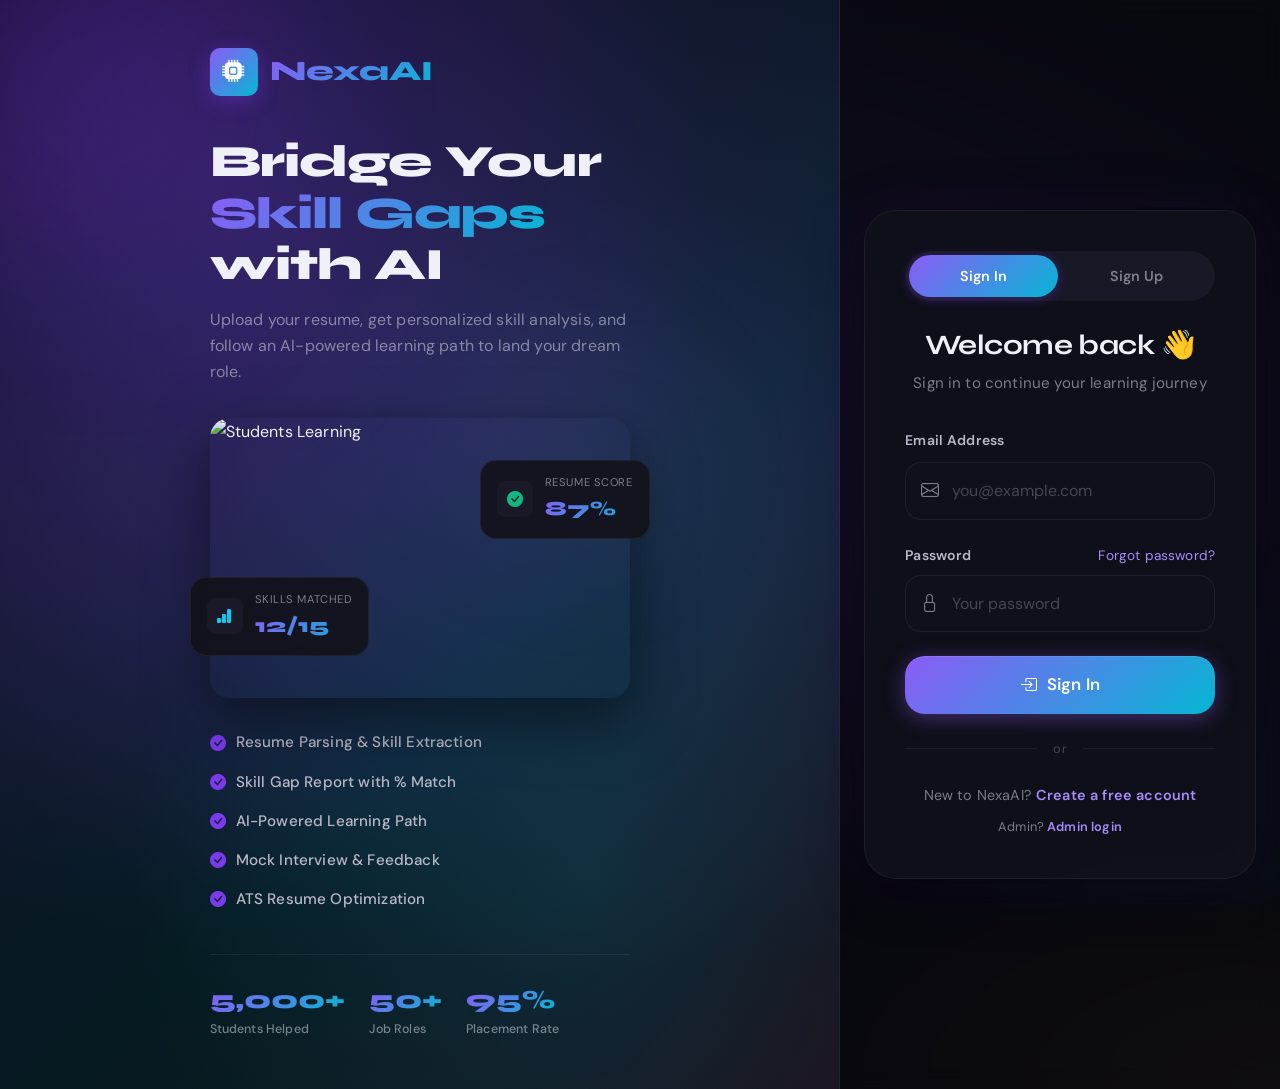
==== index.html @ 52b8c8e6 "Add Stripe payment gateway integration" ====
<!DOCTYPE html>
<html lang="en">
<head>
  <meta charset="UTF-8" />
  <meta name="viewport" content="width=device-width, initial-scale=1.0" />
  <title>NexaAI — AI-Driven Skill Gap Platform</title>

  <!-- Google Fonts -->
  <link rel="preconnect" href="https://fonts.googleapis.com" />
  <link rel="preconnect" href="https://fonts.gstatic.com" crossorigin />
  <link href="https://fonts.googleapis.com/css2?family=Syne:wght@400;600;700;800&family=DM+Sans:ital,opsz,wght@0,9..40,300;0,9..40,400;0,9..40,500;0,9..40,600;0,9..40,700;1,9..40,400&display=swap" rel="stylesheet" />

  <!-- Bootstrap Icons -->
  <link rel="stylesheet" href="https://cdn.jsdelivr.net/npm/bootstrap-icons@1.11.3/font/bootstrap-icons.min.css" />

  <!-- Bootstrap 5 Grid (utilities only) -->
  <link rel="stylesheet" href="https://cdn.jsdelivr.net/npm/bootstrap@5.3.3/dist/css/bootstrap.min.css" />

  <!-- Stripe.js -->
  <script src="https://js.stripe.com/v3/"></script>

  <!-- App Stylesheet -->
  <link rel="stylesheet" href="style.css" />
</head>
<body>

<!-- ══════════════════════════════════════════════════════════
     TOAST CONTAINER
     ══════════════════════════════════════════════════════════ -->
<div id="toast-container" aria-live="polite" aria-atomic="true"></div>

<!-- ══════════════════════════════════════════════════════════
     PAGE: AUTH — Split screen with hero + forms
     ══════════════════════════════════════════════════════════ -->
<div id="auth-page" class="page auth-page active">

  <!-- Animated blobs background -->
  <div class="auth-blobs">
    <div class="auth-blob b1"></div>
    <div class="auth-blob b2"></div>
    <div class="auth-blob b3"></div>
  </div>

  <div class="auth-split">

    <!-- ── LEFT: Hero Panel with Image ────────────────────────────────── -->
    <div class="auth-hero">
      <div class="auth-hero-inner">
        <div class="auth-hero-logo">
          <div class="auth-hero-icon"><i class="bi bi-cpu-fill"></i></div>
          <span class="auth-hero-brand">NexaAI</span>
        </div>
        <h1 class="auth-hero-title">Bridge Your<br/><span class="auth-hero-accent">Skill Gaps</span><br/>with AI</h1>
        <p class="auth-hero-desc">Upload your resume, get personalized skill analysis, and follow an AI-powered learning path to land your dream role.</p>
        
        <!-- Hero Image with Floating Cards -->
        <div class="auth-hero-image-wrap">
          <img src="https://images.unsplash.com/photo-1522202176988-66273c2fd55f?w=600&q=80" alt="Students Learning" class="auth-hero-img">
          <div class="floating-card floating-card-1">
            <div class="floating-card-icon"><i class="bi bi-check-circle-fill text-success"></i></div>
            <div class="floating-card-text">
              <span class="floating-card-label">Resume Score</span>
              <span class="floating-card-value">87%</span>
            </div>
          </div>
          <div class="floating-card floating-card-2">
            <div class="floating-card-icon"><i class="bi bi-bar-chart-fill text-info"></i></div>
            <div class="floating-card-text">
              <span class="floating-card-label">Skills Matched</span>
              <span class="floating-card-value">12/15</span>
            </div>
          </div>
        </div>

        <div class="auth-feature-list">
          <div class="auth-feature-row"><i class="bi bi-check-circle-fill"></i> Resume Parsing &amp; Skill Extraction</div>
          <div class="auth-feature-row"><i class="bi bi-check-circle-fill"></i> Skill Gap Report with % Match</div>
          <div class="auth-feature-row"><i class="bi bi-check-circle-fill"></i> AI-Powered Learning Path</div>
          <div class="auth-feature-row"><i class="bi bi-check-circle-fill"></i> Mock Interview &amp; Feedback</div>
          <div class="auth-feature-row"><i class="bi bi-check-circle-fill"></i> ATS Resume Optimization</div>
        </div>
        <div class="auth-hero-stats">
          <div class="auth-stat"><span class="auth-stat-num counter" data-target="5000">0</span><span class="auth-stat-label">Students Helped</span></div>
          <div class="auth-stat"><span class="auth-stat-num">50+</span><span class="auth-stat-label">Job Roles</span></div>
          <div class="auth-stat"><span class="auth-stat-num">95%</span><span class="auth-stat-label">Placement Rate</span></div>
        </div>
      </div>
    </div>

    <!-- ── RIGHT: Forms Panel ──────────────────────────────── -->
    <div class="auth-forms-panel">
      <div class="auth-card">

        <!-- Toggle pill: Sign In / Sign Up -->
        <div class="auth-pill-toggle">
          <button class="auth-pill-btn active" id="pill-login" onclick="switchAuthTab('login')">Sign In</button>
          <button class="auth-pill-btn" id="pill-signup" onclick="switchAuthTab('signup')">Sign Up</button>
        </div>

        <!-- ── FORM: Sign In ──────────────────────────── -->
        <div id="auth-tab-login" class="auth-tab-panel">
          <h2 class="auth-title">Welcome back <span class="auth-wave">👋</span></h2>
          <p class="auth-subtitle">Sign in to continue your learning journey</p>

          <div class="form-group">
            <label class="form-label" for="login-email">Email Address</label>
            <div class="input-icon-wrap">
              <i class="bi bi-envelope"></i>
              <input id="login-email" type="email" class="form-input" placeholder="you@example.com" autocomplete="email" />
            </div>
          </div>

          <div class="form-group">
            <div class="form-label-row">
              <label class="form-label" for="login-password">Password</label>
              <a href="#" class="forgot-password-link" onclick="switchAuthTab('forgot'); return false;">Forgot password?</a>
            </div>
            <div class="input-icon-wrap">
              <i class="bi bi-lock"></i>
              <input id="login-password" type="password" class="form-input" placeholder="Your password" autocomplete="current-password" />
            </div>
          </div>

          <button id="login-btn" class="btn btn-primary btn-block btn-lg" onclick="handleLogin()">
            <i class="bi bi-box-arrow-in-right"></i> Sign In
          </button>

          <div class="auth-divider"><span>or</span></div>
          <div class="auth-switch">New to NexaAI? <a href="#" onclick="switchAuthTab('signup'); return false;">Create a free account</a></div>
          <div class="auth-switch" style="margin-top:0.5rem; font-size:0.8rem;">
            Admin? <a href="#" onclick="switchAuthTab('admin'); return false;">Admin login</a>
          </div>
        </div>

        <!-- ── FORM: Forgot Password ──────────────────────────── -->
        <div id="auth-tab-forgot" class="auth-tab-panel hidden">
          <h2 class="auth-title">Reset Password <span class="auth-wave">🔐</span></h2>
          <p class="auth-subtitle">Enter your email to receive a reset code</p>

          <div id="forgot-step-1">
            <div class="form-group">
              <label class="form-label" for="forgot-email">Email Address</label>
              <div class="input-icon-wrap">
                <i class="bi bi-envelope"></i>
                <input id="forgot-email" type="email" class="form-input" placeholder="you@example.com" autocomplete="email" />
              </div>
            </div>

            <button id="forgot-btn" class="btn btn-primary btn-block btn-lg" onclick="handleForgotPassword()">
              <i class="bi bi-send"></i> Send Reset Code
            </button>
          </div>

          <div id="forgot-step-2" class="hidden">
            <div class="reset-code-display">
              <div class="reset-code-label">Your Reset Code</div>
              <div class="reset-code-value" id="display-reset-code">------</div>
              <div class="reset-code-hint">Copy this code and enter it below</div>
            </div>

            <div class="form-group">
              <label class="form-label" for="reset-code">Reset Code</label>
              <div class="input-icon-wrap">
                <i class="bi bi-key"></i>
                <input id="reset-code" type="text" class="form-input" placeholder="Enter 6-digit code" maxlength="6" />
              </div>
            </div>

            <div class="form-group">
              <label class="form-label" for="reset-new-password">New Password</label>
              <div class="input-icon-wrap">
                <i class="bi bi-lock"></i>
                <input id="reset-new-password" type="password" class="form-input" placeholder="Min 6 characters" />
              </div>
            </div>

            <div class="form-group">
              <label class="form-label" for="reset-confirm-password">Confirm New Password</label>
              <div class="input-icon-wrap">
                <i class="bi bi-shield-lock"></i>
                <input id="reset-confirm-password" type="password" class="form-input" placeholder="Repeat new password" />
              </div>
            </div>

            <button id="reset-btn" class="btn btn-primary btn-block btn-lg" onclick="handleResetPassword()">
              <i class="bi bi-check-circle"></i> Reset Password
            </button>
          </div>

          <div class="auth-divider"><span>or</span></div>
          <div class="auth-switch">Remember your password? <a href="#" onclick="switchAuthTab('login'); return false;">Sign in</a></div>
        </div>

        <!-- ── FORM: Sign Up ──────────────────────────── -->
        <div id="auth-tab-signup" class="auth-tab-panel hidden">
          <h2 class="auth-title">Get Started <span class="auth-wave">🚀</span></h2>
          <p class="auth-subtitle">Create your free account in seconds</p>

          <div class="form-group">
            <label class="form-label" for="reg-name">Full Name</label>
            <div class="input-icon-wrap">
              <i class="bi bi-person"></i>
              <input id="reg-name" type="text" class="form-input" placeholder="e.g. Aryan Mishra" autocomplete="name" />
            </div>
          </div>

          <div class="form-group">
            <label class="form-label" for="reg-email">Email Address</label>
            <div class="input-icon-wrap">
              <i class="bi bi-envelope"></i>
              <input id="reg-email" type="email" class="form-input" placeholder="you@example.com" autocomplete="email" />
            </div>
          </div>

          <div class="form-group">
            <label class="form-label" for="reg-password">Password</label>
            <div class="input-icon-wrap">
              <i class="bi bi-lock"></i>
              <input id="reg-password" type="password" class="form-input" placeholder="Min 6 characters" autocomplete="new-password" />
            </div>
          </div>

          <div class="form-group">
            <label class="form-label" for="reg-confirm">Confirm Password</label>
            <div class="input-icon-wrap">
              <i class="bi bi-shield-lock"></i>
              <input id="reg-confirm" type="password" class="form-input" placeholder="Repeat password" autocomplete="new-password" />
            </div>
          </div>

          <button id="register-btn" class="btn btn-primary btn-block btn-lg" onclick="handleRegister()">
            <i class="bi bi-rocket-takeoff"></i> Create Account
          </button>

          <div class="auth-divider"><span>or</span></div>
          <div class="auth-switch">Already have an account? <a href="#" onclick="switchAuthTab('login'); return false;">Sign in</a></div>
        </div>

        <!-- ── FORM: Admin ─────────────────────────────── -->
        <div id="auth-tab-admin" class="auth-tab-panel hidden">
          <div class="auth-admin-badge"><i class="bi bi-shield-fill"></i> Admin Portal</div>
          <h2 class="auth-title">Admin Login</h2>
          <p class="auth-subtitle">Access the analytics dashboard</p>

          <div class="form-group">
            <label class="form-label" for="admin-email">Admin Email</label>
            <div class="input-icon-wrap">
              <i class="bi bi-shield-check"></i>
              <input id="admin-email" type="email" class="form-input" placeholder="admin@nexaai.com" autocomplete="email" />
            </div>
          </div>

          <div class="form-group">
            <label class="form-label" for="admin-password">Admin Password</label>
            <div class="input-icon-wrap">
              <i class="bi bi-lock"></i>
              <input id="admin-password" type="password" class="form-input" placeholder="Your password" autocomplete="current-password" />
            </div>
          </div>

          <button id="admin-login-btn" class="btn btn-primary btn-block btn-lg" onclick="handleAdminLogin()">
            <i class="bi bi-shield-lock"></i> Admin Sign In
          </button>

          <div class="auth-switch" style="margin-top:1rem;">
            <a href="#" onclick="switchAuthTab('login'); return false;"><i class="bi bi-arrow-left"></i> Back to Student login</a>
          </div>
        </div>

      </div><!-- /auth-card -->
    </div><!-- /auth-forms-panel -->

  </div><!-- /auth-split -->
</div><!-- /auth-page -->


<!-- ══════════════════════════════════════════════════════════
     PAGE: APP
     ══════════════════════════════════════════════════════════ -->
<div id="app-page" class="page">
<div class="app-layout">

  <!-- ── SIDEBAR OVERLAY (mobile) ─────────────────────────── -->
  <div id="sidebar-overlay" class="sidebar-overlay" style="display:none;" onclick="closeSidebar()"></div>

  <!-- ══════════════════════════════════════════════════════
       SIDEBAR
       ══════════════════════════════════════════════════════ -->
  <aside class="sidebar" id="app-sidebar" role="navigation" aria-label="Main navigation">

    <div class="sidebar-header">
      <a href="#" class="sidebar-logo" onclick="showScreen('screen-dashboard'); return false;">
        <div class="sidebar-logo-icon"><i class="bi bi-cpu-fill"></i></div>
        <span class="sidebar-logo-text">NexaAI</span>
      </a>
      <button class="sidebar-close-btn" onclick="closeSidebar()" aria-label="Close sidebar">
        <i class="bi bi-x-lg"></i>
      </button>
    </div>

    <nav class="sidebar-nav">

      <div class="nav-section-label">Main</div>

      <div class="nav-item active" data-screen="screen-dashboard" onclick="navToScreen('screen-dashboard')" role="button" tabindex="0">
        <i class="bi bi-grid-1x2-fill"></i>
        <span>Dashboard</span>
      </div>

      <div class="nav-item" data-screen="screen-upload" onclick="navToScreen('screen-upload')" role="button" tabindex="0">
        <i class="bi bi-cloud-upload-fill"></i>
        <span>Upload Resume</span>
      </div>

      <div class="nav-section-label">Analysis</div>

      <div class="nav-item" data-screen="screen-skills" onclick="navToScreen('screen-skills')" role="button" tabindex="0">
        <i class="bi bi-bar-chart-fill"></i>
        <span>Skill Report</span>
      </div>

      <div class="nav-item" data-screen="screen-diagnostic" onclick="navToScreen('screen-diagnostic')" role="button" tabindex="0">
        <i class="bi bi-journal-check"></i>
        <span>Diagnostic Test</span>
      </div>

      <div class="nav-section-label">Growth</div>

      <div class="nav-item" data-screen="screen-learning" onclick="navToScreen('screen-learning')" role="button" tabindex="0">
        <i class="bi bi-map-fill"></i>
        <span>Learning Path</span>
      </div>

      <div class="nav-item" data-screen="screen-interview" onclick="navToScreen('screen-interview')" role="button" tabindex="0">
        <i class="bi bi-person-video3"></i>
        <span>Mock Interview</span>
      </div>

      <div class="nav-item" data-screen="screen-ats" onclick="navToScreen('screen-ats')" role="button" tabindex="0">
        <i class="bi bi-file-earmark-check-fill"></i>
        <span>ATS Suggestions</span>
      </div>

      <div class="nav-section-label">Upgrade</div>

      <div class="nav-item" data-screen="screen-pricing" onclick="navToScreen('screen-pricing')" role="button" tabindex="0">
        <i class="bi bi-credit-card-fill"></i>
        <span>Pricing Plans</span>
      </div>

      <div class="nav-section-label admin-only hidden">Admin</div>

      <div class="nav-item admin-only hidden" data-screen="screen-admin" onclick="navToScreen('screen-admin')" role="button" tabindex="0" id="nav-admin-item">
        <i class="bi bi-bar-chart-line-fill"></i>
        <span>Analytics</span>
      </div>

    </nav>

    <div class="sidebar-footer">
      <div class="sidebar-user">
        <div class="user-avatar" id="user-avatar-initials">U</div>
        <div>
          <div class="user-info-name" id="sidebar-user-name">User</div>
          <div class="user-info-role" id="sidebar-user-role">Student</div>
        </div>
      </div>
      <div class="nav-item" data-screen="screen-profile" onclick="navToScreen('screen-profile')" role="button" tabindex="0" style="margin-bottom:0.5rem;">
        <i class="bi bi-person-circle"></i>
        <span>Profile</span>
      </div>
      <button class="btn btn-secondary btn-block btn-sm" onclick="logout()">
        <i class="bi bi-box-arrow-right"></i> Sign Out
      </button>
    </div>

  </aside><!-- /sidebar -->


  <!-- ══════════════════════════════════════════════════════
       MAIN CONTENT
       ══════════════════════════════════════════════════════ -->
  <main class="main-content" id="main-content">

    <!-- Header -->
    <header class="main-header">
      <button class="menu-toggle" onclick="toggleSidebar()" aria-label="Toggle sidebar">
        <i class="bi bi-list"></i>
      </button>
      <div class="header-title" id="header-title">Dashboard</div>
      <div class="header-actions">
        <span class="header-badge" id="user-display-name">User</span>
      </div>
    </header>

    <!-- Content Area -->
    <div class="content-area">

      <!-- ════════════════════════════════════════════════════
           SCREEN 1 — DASHBOARD
           ════════════════════════════════════════════════════ -->
      <section id="screen-dashboard" class="screen active">

        <!-- Welcome Banner -->
        <div class="welcome-banner animate-fade">
          <h1>Welcome back, <span id="user-display-name-banner">there</span>! 👋</h1>
          <p>Your AI-powered career development platform. Analyze skills, bridge gaps, and land your dream role.</p>
        </div>

        <!-- Stat Cards -->
        <div class="stats-grid">
          <div class="stat-card">
            <div class="stat-icon stat-icon-purple"><i class="bi bi-file-earmark-person-fill"></i></div>
            <div class="stat-label">Resumes Analyzed</div>
            <div class="stat-value" id="stat-resumes">0</div>
            <div class="stat-change up"><i class="bi bi-arrow-up-short"></i> All time</div>
          </div>
          <div class="stat-card">
            <div class="stat-icon stat-icon-cyan"><i class="bi bi-bullseye"></i></div>
            <div class="stat-label">Best Match Score</div>
            <div class="stat-value" id="stat-match">0%</div>
            <div class="stat-change up"><i class="bi bi-arrow-up-short"></i> Latest result</div>
          </div>
          <div class="stat-card">
            <div class="stat-icon stat-icon-amber"><i class="bi bi-tools"></i></div>
            <div class="stat-label">Skills Tracked</div>
            <div class="stat-value" id="stat-skills">0</div>
            <div class="stat-change up"><i class="bi bi-arrow-up-short"></i> Identified</div>
          </div>
          <div class="stat-card">
            <div class="stat-icon stat-icon-green"><i class="bi bi-person-check-fill"></i></div>
            <div class="stat-label">Interviews Done</div>
            <div class="stat-value" id="stat-interviews">0</div>
            <div class="stat-change up"><i class="bi bi-arrow-up-short"></i> Practice sessions</div>
          </div>
        </div>

        <!-- Quick Analyze -->
        <div class="quick-analyze-card">
          <div class="section-header">
            <div class="section-title"><i class="bi bi-lightning-charge-fill"></i> Quick Skill Analysis</div>
          </div>
          <p class="text-muted fs-sm mb-4">Select a target role and instantly see how your skills match up against industry requirements.</p>
          <div class="flex items-center gap-3 flex-wrap">
            <select id="target-role" class="role-select" aria-label="Select target role">
              <option value="">— Select Target Role —</option>
              <option value="ai">AI Engineer</option>
              <option value="data_analyst">Data Analyst</option>
              <option value="web_developer">Web Developer</option>
              <option value="ml_engineer">ML Engineer</option>
              <option value="devops">DevOps Engineer</option>
            </select>
            <button id="analyze-btn" class="btn btn-primary" onclick="quickAnalyze()">
              <i class="bi bi-search"></i> Analyze Skills
            </button>
            <button class="btn btn-secondary" onclick="navToScreen('screen-upload')">
              <i class="bi bi-cloud-upload"></i> Upload Resume
            </button>
          </div>
        </div>

        <!-- Recent Activity -->
        <div class="section-header mt-4">
          <div class="section-title"><i class="bi bi-clock-history"></i> Recent Activity</div>
        </div>
        <div class="activity-list" id="activity-list">
          <div class="activity-item">
            <div class="activity-icon stat-icon-purple"><i class="bi bi-cpu-fill"></i></div>
            <div class="activity-text">
              <strong>NexaAI platform ready</strong> — Upload your resume to get started
            </div>
            <span class="activity-time">Just now</span>
          </div>
          <div class="activity-item">
            <div class="activity-icon stat-icon-cyan"><i class="bi bi-info-circle"></i></div>
            <div class="activity-text">
              Supports AI Engineer, Data Analyst, Web Developer, ML Engineer, DevOps roles
            </div>
            <span class="activity-time">Today</span>
          </div>
          <div class="activity-item">
            <div class="activity-icon stat-icon-green"><i class="bi bi-lightbulb-fill"></i></div>
            <div class="activity-text">
              Get personalized learning paths, mock interviews &amp; ATS optimization tips
            </div>
            <span class="activity-time">Today</span>
          </div>
        </div>

      </section><!-- /screen-dashboard -->


      <!-- ════════════════════════════════════════════════════
           SCREEN 2 — UPLOAD RESUME
           ════════════════════════════════════════════════════ -->
      <section id="screen-upload" class="screen">

        <div class="section-header">
          <div class="section-title"><i class="bi bi-cloud-upload-fill"></i> Upload Your Resume</div>
        </div>
        <p class="text-muted fs-sm mb-4">Upload your resume (PDF, DOCX, or TXT) and our AI will extract your skills automatically.</p>

        <!-- Drop Zone -->
        <div id="upload-zone" class="upload-zone"
             ondragover="handleDragOver(event)"
             ondragleave="handleDragLeave(event)"
             ondrop="handleDrop(event)"
             onclick="document.getElementById('file-input').click()">
          <input type="file" id="file-input" accept=".pdf,.docx,.txt" />
          <div class="upload-icon"><i class="bi bi-file-earmark-arrow-up-fill"></i></div>
          <div class="upload-title">Drag &amp; drop your resume here</div>
          <div class="upload-subtitle">or click to browse files</div>
          <div class="upload-types">
            <span class="upload-type-badge"><i class="bi bi-filetype-pdf"></i> PDF</span>
            <span class="upload-type-badge"><i class="bi bi-filetype-docx"></i> DOCX</span>
            <span class="upload-type-badge"><i class="bi bi-filetype-txt"></i> TXT</span>
            <span class="upload-type-badge"><i class="bi bi-hdd-fill"></i> Max 10MB</span>
          </div>
        </div>

        <!-- Selected File Info -->
        <div id="selected-file-info" class="selected-file-info hidden">
          <i class="bi bi-file-earmark-check-fill text-success"></i>
          <span class="selected-file-name" id="selected-file-name">resume.pdf</span>
          <span class="text-muted fs-xs" id="selected-file-size"></span>
        </div>

        <!-- Progress -->
        <div id="upload-progress-wrap" class="hidden" style="margin-bottom:1rem;">
          <div class="progress-wrap">
            <div class="progress-bar" id="upload-progress" style="width:0%"></div>
          </div>
          <div class="progress-label"><span id="upload-progress-pct">0%</span></div>
        </div>

        <button id="upload-btn" class="btn btn-primary btn-lg" onclick="startUpload()" disabled>
          <i class="bi bi-cloud-upload-fill"></i> Upload &amp; Analyze
        </button>

        <!-- Results -->
        <div id="upload-results" class="upload-results hidden" style="margin-top:1.5rem;">
          <div class="results-title">
            <i class="bi bi-check-circle-fill"></i>
            Resume Parsed — <span id="parsed-skill-count">0</span> skills detected
          </div>

          <div style="display:flex; gap:2rem; margin-bottom:1rem; flex-wrap:wrap;">
            <div>
              <span class="text-muted fs-xs">Detected Name</span>
              <div class="fw-600" id="parsed-name">—</div>
            </div>
            <div>
              <span class="text-muted fs-xs">Email</span>
              <div class="fw-600" id="parsed-email">—</div>
            </div>
          </div>

          <div class="skills-section-title">
            <i class="bi bi-check-circle text-success"></i> Extracted Skills
          </div>
          <div class="chip-container" id="parsed-skills" style="margin-bottom:1.5rem;"></div>

          <div class="flex gap-3 flex-wrap">
            <button class="btn btn-primary" onclick="navToScreen('screen-skills')">
              <i class="bi bi-bar-chart-fill"></i> View Skill Report
            </button>
            <button class="btn btn-secondary" onclick="quickAnalyze()">
              <i class="bi bi-lightning-charge"></i> Analyze Skills
            </button>
          </div>
        </div>

      </section><!-- /screen-upload -->


      <!-- ════════════════════════════════════════════════════
           SCREEN 3 — SKILL REPORT
           ════════════════════════════════════════════════════ -->
      <section id="screen-skills" class="screen">

        <div class="section-header">
          <div class="section-title"><i class="bi bi-bar-chart-fill"></i> Skill Gap Report</div>
          <button class="btn btn-secondary btn-sm" onclick="navToScreen('screen-upload')">
            <i class="bi bi-cloud-upload"></i> New Resume
          </button>
        </div>

        <!-- Role + Score Header -->
        <div class="skills-header animate-fade">

          <!-- Circular Ring -->
          <div class="ring-container">
            <svg class="ring-svg" width="120" height="120" viewBox="0 0 120 120">
              <defs>
                <linearGradient id="ringGradient" x1="0%" y1="0%" x2="100%" y2="100%">
                  <stop offset="0%"   stop-color="#7c3aed"/>
                  <stop offset="100%" stop-color="#06b6d4"/>
                </linearGradient>
              </defs>
              <circle class="ring-bg"   cx="60" cy="60" r="54" />
              <circle class="ring-fill" id="circle-fill" cx="60" cy="60" r="54" />
              <text class="ring-label" x="60" y="56" style="transform:rotate(90deg); transform-origin:center;">
                <tspan class="ring-value-text" id="ring-value" x="60" dy="0" text-anchor="middle" dominant-baseline="middle" style="font-size:1.2rem;font-family:Syne,sans-serif;font-weight:800;fill:#e8e8f0;">0%</tspan>
              </text>
              <text x="60" y="72" text-anchor="middle" style="font-size:0.6rem;fill:rgba(232,232,240,0.5);font-family:DM Sans,sans-serif;">Match</text>
            </svg>
            <span class="badge badge-purple" id="match-pct">0%</span>
          </div>

          <div class="ring-info">
            <div class="role-badge-large">
              <i class="bi bi-briefcase-fill"></i>
              <span id="role-label">AI Engineer</span>
            </div>
            <div class="readiness-label">Readiness Level</div>
            <div class="readiness-value gradient-text" id="readiness-value">—</div>
            <p class="recommendation-text" id="recommendation-text">Analyze your skills to get a personalized recommendation.</p>
          </div>
        </div>

        <!-- Category Progress Bars -->
        <div class="category-bars">

          <div class="cat-bar-row">
            <div class="cat-bar-header">
              <span class="cat-bar-label"><i class="bi bi-code-slash"></i> Technical Skills</span>
              <span class="cat-bar-pct" id="pct-technical">0%</span>
            </div>
            <div class="cat-bar-track">
              <div class="cat-bar-fill bar-green" id="bar-technical" style="width:0%"></div>
            </div>
          </div>

          <div class="cat-bar-row">
            <div class="cat-bar-header">
              <span class="cat-bar-label"><i class="bi bi-tools"></i> Tools &amp; Platforms</span>
              <span class="cat-bar-pct" id="pct-tools">0%</span>
            </div>
            <div class="cat-bar-track">
              <div class="cat-bar-fill bar-amber" id="bar-tools" style="width:0%"></div>
            </div>
          </div>

          <div class="cat-bar-row">
            <div class="cat-bar-header">
              <span class="cat-bar-label"><i class="bi bi-people-fill"></i> Soft Skills</span>
              <span class="cat-bar-pct" id="pct-soft">0%</span>
            </div>
            <div class="cat-bar-track">
              <div class="cat-bar-fill bar-purple" id="bar-soft" style="width:0%"></div>
            </div>
          </div>

        </div>

        <!-- Skill Chips Grid -->
        <div class="row g-3 mb-3">

          <div class="col-12 col-md-4">
            <div class="skills-section">
              <div class="skills-section-title">
                <i class="bi bi-check-circle-fill text-success"></i>
                Skills You Have
                <span class="skills-count-badge" id="count-have">0</span>
              </div>
              <div class="chip-container" id="skills-have">
                <span class="text-muted fs-sm" style="font-style:italic">Analyze your skills to see results</span>
              </div>
            </div>
          </div>

          <div class="col-12 col-md-4">
            <div class="skills-section">
              <div class="skills-section-title">
                <i class="bi bi-x-circle-fill text-danger"></i>
                Missing Skills
                <span class="skills-count-badge" id="count-missing">0</span>
              </div>
              <div class="chip-container" id="skills-missing">
                <span class="text-muted fs-sm" style="font-style:italic">No data yet</span>
              </div>
            </div>
          </div>

          <div class="col-12 col-md-4">
            <div class="skills-section">
              <div class="skills-section-title">
                <i class="bi bi-star-fill text-warning"></i>
                Priority to Learn
                <span class="skills-count-badge" id="count-priority">0</span>
              </div>
              <div class="chip-container" id="skills-priority">
                <span class="text-muted fs-sm" style="font-style:italic">No data yet</span>
              </div>
            </div>
          </div>

        </div>

        <!-- Action Buttons -->
        <div class="flex gap-3 flex-wrap">
          <button id="start-diagnostic-btn" class="btn btn-primary" onclick="startDiagnosticTest()">
            <i class="bi bi-journal-check"></i> Start Diagnostic Test
          </button>
          <button class="btn btn-secondary" onclick="navToScreen('screen-learning')">
            <i class="bi bi-map-fill"></i> View Learning Path
          </button>
          <button class="btn btn-outline" onclick="navToScreen('screen-ats')">
            <i class="bi bi-file-earmark-check"></i> ATS Suggestions
          </button>
        </div>

      </section><!-- /screen-skills -->


      <!-- ════════════════════════════════════════════════════
           SCREEN 4 — DIAGNOSTIC TEST
           ════════════════════════════════════════════════════ -->
      <section id="screen-diagnostic" class="screen">

        <div class="diagnostic-header">
          <div>
            <div class="section-title">
              <i class="bi bi-journal-check"></i>
              Diagnostic Test — <span id="diagnostic-skill-name">—</span>
            </div>
            <p class="text-muted fs-sm mt-2">Test your knowledge and identify specific gaps to address</p>
          </div>
          <div class="diagnostic-progress">
            <span class="text-muted fs-sm" id="diag-progress-text">0/0</span>
            <div class="diag-progress-bar-wrap progress-wrap">
              <div class="progress-bar" id="diag-progress-bar" style="width:0%"></div>
            </div>
          </div>
        </div>

        <!-- Question Card -->
        <div id="diag-question-card" class="question-card animate-fade">
          <div class="question-num" id="diag-question-num">Question 1 of 4</div>
          <div class="question-text" id="diag-question-text">Loading question...</div>
          <div class="options-grid" id="diag-options">
            <!-- Options rendered by JS -->
          </div>
          <div id="diag-explanation" class="explanation-box hidden"></div>
        </div>

        <!-- Navigation -->
        <div class="flex gap-3 items-center" style="margin-top:1rem;">
          <button id="diag-next-btn" class="btn btn-primary" onclick="nextDiagnosticQuestion()" disabled>
            Next Question <i class="bi bi-arrow-right"></i>
          </button>
          <button class="btn btn-secondary" onclick="navToScreen('screen-skills')">
            <i class="bi bi-arrow-left"></i> Back to Report
          </button>
        </div>

        <!-- Result Card -->
        <div id="diag-result" class="diagnostic-result-card hidden" style="margin-top:1.5rem;">
          <div style="font-size:3rem; margin-bottom:1rem;">🎯</div>
          <h2 class="gradient-text" style="margin-bottom:0.5rem;">Test Complete!</h2>
          <div style="font-size:2.5rem; font-family:Syne,sans-serif; font-weight:800; margin-bottom:0.25rem;" id="result-score">0/4</div>
          <div style="font-size:1.25rem; color:var(--muted); margin-bottom:1rem;" id="result-pct">0%</div>
          <p class="mb-4" id="result-message">—</p>
          <div class="flex gap-3 justify-center flex-wrap">
            <button class="btn btn-primary" onclick="navToScreen('screen-learning')">
              <i class="bi bi-map-fill"></i> View Learning Path
            </button>
            <button class="btn btn-secondary" onclick="startDiagnosticTest()">
              <i class="bi bi-arrow-repeat"></i> Retry
            </button>
          </div>
        </div>

      </section><!-- /screen-diagnostic -->


      <!-- ════════════════════════════════════════════════════
           SCREEN 5 — LEARNING PATH
           ════════════════════════════════════════════════════ -->
      <section id="screen-learning" class="screen">

        <div class="section-header">
          <div>
            <div class="section-title"><i class="bi bi-map-fill"></i> Personalized Learning Path</div>
            <p class="text-muted fs-sm mt-2" id="learning-path-title">Your step-by-step roadmap to becoming job-ready</p>
          </div>
          <button class="btn btn-secondary btn-sm" onclick="loadLearningPath()">
            <i class="bi bi-arrow-repeat"></i> Refresh
          </button>
        </div>

        <!-- Roadmap -->
        <div class="roadmap-container" id="roadmap-container">
          <div class="loading-overlay">
            <div class="spinner spinner-lg"></div>
            <p class="loading-text">Building your personalized roadmap...</p>
          </div>
        </div>

        <div class="flex gap-3 flex-wrap" style="margin-top:1.5rem;">
          <button class="btn btn-primary" onclick="navToScreen('screen-interview')">
            <i class="bi bi-person-video3"></i> Practice Interview
          </button>
          <button class="btn btn-secondary" onclick="navToScreen('screen-diagnostic')">
            <i class="bi bi-journal-check"></i> Take Diagnostic Test
          </button>
        </div>

      </section><!-- /screen-learning -->


      <!-- ════════════════════════════════════════════════════
           SCREEN 6 — MOCK INTERVIEW
           ════════════════════════════════════════════════════ -->
      <section id="screen-interview" class="screen">

        <div class="section-header">
          <div class="section-title"><i class="bi bi-person-video3"></i> AI Mock Interview</div>
          <div class="flex items-center gap-3">
            <select id="interview-role-select" class="role-select" style="min-width:180px;" aria-label="Select role for interview">
              <option value="ai">AI Engineer</option>
              <option value="data_analyst">Data Analyst</option>
              <option value="web_developer">Web Developer</option>
              <option value="ml_engineer">ML Engineer</option>
              <option value="devops">DevOps Engineer</option>
            </select>
            <button class="btn btn-secondary btn-sm" onclick="loadInterviewQuestions(document.getElementById('interview-role-select').value)">
              <i class="bi bi-arrow-repeat"></i> New Set
            </button>
          </div>
        </div>

        <div class="interview-layout">

          <!-- Main Interview Area -->
          <div class="interview-main">

            <!-- Question Card -->
            <div class="question-card-interview animate-fade" id="interview-question-card">
              <div class="q-num-badge" id="q-num">
                <i class="bi bi-question-circle"></i> Question 1 of 5
              </div>
              <p class="q-text" id="q-text">Loading interview question...</p>
            </div>

            <!-- Answer Area -->
            <div class="answer-section">
              <div class="answer-section-title">
                <i class="bi bi-pencil-square"></i> Your Answer
              </div>
              <textarea
                id="answer-box"
                class="answer-textarea"
                placeholder="Type your answer here. Be specific — use examples, explain concepts, and mention relevant technologies you've worked with..."
                rows="6"
              ></textarea>
              <div class="answer-actions">
                <button id="submit-answer-btn" class="btn btn-primary" onclick="submitAnswer()">
                  <i class="bi bi-send-fill"></i> Submit Answer
                </button>
                <button id="mic-btn" class="mic-btn" onclick="toggleMic()" title="Voice input">
                  <i class="bi bi-mic"></i>
                </button>
                <button class="btn btn-secondary btn-sm" onclick="nextQuestion()" id="next-question-btn">
                  Next Question <i class="bi bi-arrow-right"></i>
                </button>
                <span class="text-muted fs-xs" id="q-word-count"></span>
              </div>
            </div>

            <!-- Feedback Card -->
            <div id="feedback-card" class="feedback-card hidden">
              <div class="feedback-header">
                <div class="feedback-score">
                  <div class="score-circle good" id="fb-score-circle">7.5</div>
                  <div>
                    <div class="feedback-rating" id="fb-rating">Good</div>
                    <div class="text-muted fs-xs">AI Score</div>
                  </div>
                </div>
                <span class="badge badge-cyan">AI Feedback</span>
              </div>

              <div class="feedback-general" id="fb-general">Feedback will appear here after you submit your answer.</div>

              <div class="row g-3">
                <div class="col-12 col-md-6">
                  <div class="feedback-section-title green">✅ Strengths</div>
                  <ul class="feedback-list strengths" id="fb-strengths"></ul>
                </div>
                <div class="col-12 col-md-6">
                  <div class="feedback-section-title amber">💡 Improvements</div>
                  <ul class="feedback-list improvements" id="fb-improvements"></ul>
                </div>
              </div>

              <div style="margin-top:0.875rem;">
                <div class="feedback-section-title" style="color:var(--accent-light);">🔑 Keywords Used</div>
                <div class="chip-container" id="fb-keywords"></div>
              </div>
            </div>

          </div><!-- /interview-main -->

          <!-- Sidebar Widgets -->
          <div class="interview-sidebar">

            <!-- Progress Widget -->
            <div class="sidebar-widget">
              <div class="widget-title"><i class="bi bi-activity"></i> Session Progress</div>
              <div class="q-progress-bar-wrap">
                <div class="q-progress-bar" id="q-progress-bar"></div>
              </div>
              <div class="text-muted fs-xs mt-2" id="q-done-label">0/0 answered</div>
              <div class="answer-dots" id="answer-history">
                <!-- Dots rendered by JS -->
              </div>
            </div>

            <!-- Interview Tips Widget -->
            <div class="sidebar-widget">
              <div class="widget-title"><i class="bi bi-lightbulb-fill"></i> Interview Tips</div>
              <div class="tips-list">
                <div class="tip-item">
                  <i class="bi bi-dot"></i>
                  Use the <strong>STAR method</strong>: Situation, Task, Action, Result
                </div>
                <div class="tip-item">
                  <i class="bi bi-dot"></i>
                  Give <strong>concrete examples</strong> from real projects
                </div>
                <div class="tip-item">
                  <i class="bi bi-dot"></i>
                  <strong>Quantify</strong> achievements wherever possible
                </div>
                <div class="tip-item">
                  <i class="bi bi-dot"></i>
                  Aim for <strong>100–200 words</strong> per answer
                </div>
                <div class="tip-item">
                  <i class="bi bi-dot"></i>
                  Use <strong>technical terms</strong> relevant to the role
                </div>
              </div>
            </div>

            <!-- Keyboard shortcut hint -->
            <div class="sidebar-widget">
              <div class="widget-title"><i class="bi bi-keyboard"></i> Shortcuts</div>
              <div class="tips-list">
                <div class="tip-item"><i class="bi bi-dot"></i>Click mic for <strong>voice input</strong></div>
                <div class="tip-item"><i class="bi bi-dot"></i>Submit then click <strong>Next Question</strong></div>
              </div>
            </div>

          </div><!-- /interview-sidebar -->

        </div><!-- /interview-layout -->

      </section><!-- /screen-interview -->


      <!-- ════════════════════════════════════════════════════
           SCREEN 7 — ATS SUGGESTIONS
           ════════════════════════════════════════════════════ -->
      <section id="screen-ats" class="screen">

        <div class="section-header">
          <div class="section-title"><i class="bi bi-file-earmark-check-fill"></i> ATS Optimization</div>
          <button class="btn btn-secondary btn-sm" onclick="loadATSSuggestions()">
            <i class="bi bi-arrow-repeat"></i> Refresh
          </button>
        </div>
        <p class="text-muted fs-sm mb-4">Optimize your resume to pass Applicant Tracking Systems and get more interview calls.</p>

        <!-- ATS Score -->
        <div class="ats-score-card animate-fade">
          <div class="text-muted fs-sm mb-2">ATS Compatibility Score</div>
          <div class="ats-score-value" id="ats-score-value">—</div>
          <div class="ats-score-label">Based on keyword coverage and formatting</div>
          <div class="ats-score-meter">
            <div class="cat-bar-track" style="height:12px;">
              <div class="cat-bar-fill bar-green" id="ats-score-bar" style="width:0%"></div>
            </div>
          </div>
        </div>

        <!-- Missing Keywords -->
        <div class="card mb-4">
          <div class="section-title mb-3">
            <i class="bi bi-key-fill" style="color:var(--accent2);"></i> Add These Keywords to Your Resume
          </div>
          <div class="chip-container" id="ats-keywords">
            <span class="text-muted fs-sm" style="font-style:italic">Analyze your skills first to see keyword recommendations</span>
          </div>
        </div>

        <!-- Suggestions List -->
        <div class="section-title mb-3">
          <i class="bi bi-list-check"></i> Actionable Suggestions
        </div>
        <div id="ats-suggestions-list">
          <div class="empty-state">
            <i class="bi bi-file-earmark-check"></i>
            <p>Upload a resume and analyze your skills to see ATS suggestions</p>
          </div>
        </div>

      </section><!-- /screen-ats -->


      <!-- ════════════════════════════════════════════════════
           SCREEN 8 — PRICING PLANS
           ════════════════════════════════════════════════════ -->
      <section id="screen-pricing" class="screen">

        <div class="section-header">
          <div class="section-title"><i class="bi bi-credit-card-fill"></i> Upgrade Your Plan</div>
          <span class="badge badge-cyan" id="current-plan-badge">Free Plan</span>
        </div>
        <p class="text-muted fs-sm mb-4">Choose the perfect plan to accelerate your career preparation.</p>

        <div class="pricing-grid">
          
          <!-- Basic Plan -->
          <div class="pricing-card">
            <div class="pricing-badge">Starter</div>
            <h3 class="pricing-plan">Basic</h3>
            <div class="pricing-price">
              <span class="price-currency">₹</span>
              <span class="price-amount">499</span>
              <span class="price-period">/month</span>
            </div>
            <ul class="pricing-features">
              <li><i class="bi bi-check-circle-fill"></i> Resume Analysis</li>
              <li><i class="bi bi-check-circle-fill"></i> Skill Gap Report</li>
              <li><i class="bi bi-check-circle-fill"></i> 5 Mock Interviews</li>
              <li><i class="bi bi-check-circle-fill"></i> Basic Learning Path</li>
              <li><i class="bi bi-check-circle-fill"></i> Email Support</li>
            </ul>
            <button class="btn btn-secondary btn-block" onclick="openPaymentModal('basic', 499)">
              <i class="bi bi-cart-plus"></i> Choose Basic
            </button>
          </div>

          <!-- Pro Plan -->
          <div class="pricing-card popular">
            <div class="pricing-badge popular">Most Popular</div>
            <h3 class="pricing-plan">Professional</h3>
            <div class="pricing-price">
              <span class="price-currency">₹</span>
              <span class="price-amount">999</span>
              <span class="price-period">/3 months</span>
            </div>
            <ul class="pricing-features">
              <li><i class="bi bi-check-circle-fill"></i> Everything in Basic</li>
              <li><i class="bi bi-check-circle-fill"></i> Unlimited Mock Interviews</li>
              <li><i class="bi bi-check-circle-fill"></i> AI Interview Feedback</li>
              <li><i class="bi bi-check-circle-fill"></i> Personalized Learning Path</li>
              <li><i class="bi bi-check-circle-fill"></i> Priority Support</li>
              <li><i class="bi bi-check-circle-fill"></i> ATS Resume Optimization</li>
            </ul>
            <button class="btn btn-primary btn-block" onclick="openPaymentModal('pro', 999)">
              <i class="bi bi-rocket-takeoff"></i> Choose Pro
            </button>
          </div>

          <!-- Premium Plan -->
          <div class="pricing-card">
            <div class="pricing-badge">Complete</div>
            <h3 class="pricing-plan">Premium</h3>
            <div class="pricing-price">
              <span class="price-currency">₹</span>
              <span class="price-amount">1999</span>
              <span class="price-period">/6 months</span>
            </div>
            <ul class="pricing-features">
              <li><i class="bi bi-check-circle-fill"></i> Everything in Pro</li>
              <li><i class="bi bi-check-circle-fill"></i> One-on-One Mentorship</li>
              <li><i class="bi bi-check-circle-fill"></i> Company-Specific Prep</li>
              <li><i class="bi bi-check-circle-fill"></i> Project Review & Guidance</li>
              <li><i class="bi bi-check-circle-fill"></i> 24/7 Priority Support</li>
              <li><i class="bi bi-check-circle-fill"></i> Placement Assistance</li>
              <li><i class="bi bi-check-circle-fill"></i> Certificate of Completion</li>
            </ul>
            <button class="btn btn-secondary btn-block" onclick="openPaymentModal('premium', 1999)">
              <i class="bi bi-gem"></i> Choose Premium
            </button>
          </div>

        </div>

        <!-- Payment Methods Info -->
        <div class="card mt-4">
          <div class="section-title mb-3">
            <i class="bi bi-shield-lock-fill" style="color: var(--accent2);"></i> Secure Payment Methods
          </div>
          <div class="payment-methods">
            <div class="payment-method">
              <i class="bi bi-credit-card-2-front-fill"></i>
              <span>Credit/Debit Card</span>
            </div>
            <div class="payment-method">
              <i class="bi bi-phone-fill"></i>
              <span>UPI</span>
            </div>
            <div class="payment-method">
              <i class="bi bi-bank"></i>
              <span>Net Banking</span>
            </div>
            <div class="payment-method">
              <i class="bi bi-wallet2"></i>
              <span>Wallets</span>
            </div>
          </div>
          <p class="text-muted fs-xs mt-3">
            <i class="bi bi-shield-check"></i> All payments are 256-bit SSL encrypted. 100% secure & refundable within 7 days.
          </p>
        </div>

      </section><!-- /screen-pricing -->


      <!-- ════════════════════════════════════════════════════
           SCREEN 9 — ADMIN ANALYTICS
           ════════════════════════════════════════════════════ -->
      <section id="screen-admin" class="screen" id="admin-content">

        <div class="section-header">
          <div class="section-title"><i class="bi bi-bar-chart-line-fill"></i> Admin Analytics Dashboard</div>
          <button class="btn btn-secondary btn-sm" onclick="loadAdminAnalytics()">
            <i class="bi bi-arrow-repeat"></i> Refresh Data
          </button>
        </div>

        <!-- Admin Stats Row -->
        <div class="admin-stats-row">

          <div class="stat-card">
            <div class="stat-icon stat-icon-purple"><i class="bi bi-people-fill"></i></div>
            <div class="stat-label">Total Users</div>
            <div class="stat-value" id="admin-total-users">—</div>
          </div>

          <div class="stat-card">
            <div class="stat-icon stat-icon-cyan"><i class="bi bi-file-earmark-person-fill"></i></div>
            <div class="stat-label">Resumes Analyzed</div>
            <div class="stat-value" id="admin-total-resumes">—</div>
          </div>

          <div class="stat-card">
            <div class="stat-icon stat-icon-green"><i class="bi bi-bullseye"></i></div>
            <div class="stat-label">Avg Match Score</div>
            <div class="stat-value" id="admin-avg-score">—</div>
          </div>

        </div>

        <!-- Common Skill Gaps Chart -->
        <div class="chart-card">
          <div class="section-title mb-3">
            <i class="bi bi-exclamation-diamond-fill" style="color:var(--danger);"></i>
            Most Common Skill Gaps
          </div>
          <div class="bar-chart" id="skill-gaps-chart">
            <div class="empty-state" style="padding:1rem;">
              <p class="text-muted fs-sm">No data available. Load analytics first.</p>
            </div>
          </div>
        </div>

        <!-- Role-Wise Readiness Table -->
        <div class="chart-card">
          <div class="section-title mb-3">
            <i class="bi bi-table" style="color:var(--accent2);"></i>
            Role-Wise Readiness
          </div>
          <div style="overflow-x:auto;">
            <table class="readiness-table">
              <thead>
                <tr>
                  <th>Role</th>
                  <th>Users</th>
                  <th>Avg Score</th>
                  <th>Readiness</th>
                </tr>
              </thead>
              <tbody id="role-readiness-body">
                <tr>
                  <td colspan="4" class="text-center text-muted" style="padding:2rem;">
                    Click "Refresh Data" to load analytics
                  </td>
                </tr>
              </tbody>
            </table>
          </div>
        </div>

      </section><!-- /screen-admin -->


      <!-- ════════════════════════════════════════════════════
           SCREEN: PROFILE
           ════════════════════════════════════════════════════ -->
      <section id="screen-profile" class="screen">

        <div class="section-header">
          <div class="section-title"><i class="bi bi-person-circle"></i> My Profile</div>
        </div>

        <div class="profile-card animate-fade">

          <!-- Avatar -->
          <div class="profile-avatar-lg" id="profile-avatar-lg">U</div>

          <!-- User Info -->
          <div class="profile-info">
            <div class="profile-info-row">
              <span class="profile-info-label"><i class="bi bi-person"></i> Name</span>
              <span class="profile-info-value" id="profile-name">—</span>
            </div>
            <div class="profile-info-row">
              <span class="profile-info-label"><i class="bi bi-envelope"></i> Email</span>
              <span class="profile-info-value" id="profile-email">—</span>
            </div>
            <div class="profile-info-row">
              <span class="profile-info-label"><i class="bi bi-shield-check"></i> Role</span>
              <span class="profile-info-value" id="profile-role">Student</span>
            </div>
            <div class="profile-info-row">
              <span class="profile-info-label"><i class="bi bi-calendar-check"></i> Member since</span>
              <span class="profile-info-value" id="profile-since">—</span>
            </div>
          </div>

          <!-- Stats Row -->
          <div class="profile-stats-row">
            <div class="profile-stat-card">
              <div class="profile-stat-icon stat-icon-purple"><i class="bi bi-file-earmark-person-fill"></i></div>
              <div class="profile-stat-value" id="profile-stat-resumes">0</div>
              <div class="profile-stat-label">Resumes</div>
            </div>
            <div class="profile-stat-card">
              <div class="profile-stat-icon stat-icon-cyan"><i class="bi bi-tools"></i></div>
              <div class="profile-stat-value" id="profile-stat-skills">0</div>
              <div class="profile-stat-label">Skills</div>
            </div>
            <div class="profile-stat-card">
              <div class="profile-stat-icon stat-icon-amber"><i class="bi bi-journal-check"></i></div>
              <div class="profile-stat-value" id="profile-stat-tests">0</div>
              <div class="profile-stat-label">Tests</div>
            </div>
          </div>

          <!-- Sign Out -->
          <button class="btn btn-danger btn-lg" style="margin-top:1.5rem;" onclick="logout()">
            <i class="bi bi-box-arrow-right"></i> Sign Out
          </button>

        </div>

      </section><!-- /screen-profile -->


    </div><!-- /content-area -->
  </main><!-- /main-content -->

</div><!-- /app-layout -->
</div><!-- /app-page -->


<!-- Bootstrap JS (optional utilities) -->
<script src="https://cdn.jsdelivr.net/npm/bootstrap@5.3.3/dist/js/bootstrap.bundle.min.js"></script>

<!-- Payment Modal -->
<div id="payment-modal" class="modal-overlay hidden">
  <div class="modal-content payment-modal">
    <div class="modal-header">
      <h3><i class="bi bi-credit-card-fill"></i> Complete Payment</h3>
      <button class="modal-close" onclick="closePaymentModal()">&times;</button>
    </div>
    <div class="modal-body">
      <div class="payment-summary">
        <div class="payment-plan-name" id="payment-plan-name">Professional Plan</div>
        <div class="payment-amount" id="payment-amount">₹999</div>
      </div>
      
      <div class="form-group">
        <label class="form-label">Payment Method</label>
        <div class="payment-options">
          <label class="payment-option selected">
            <input type="radio" name="payment_method" value="card" checked>
            <i class="bi bi-credit-card-2-front-fill"></i>
            <span>Card</span>
          </label>
          <label class="payment-option">
            <input type="radio" name="payment_method" value="upi">
            <i class="bi bi-phone-fill"></i>
            <span>UPI</span>
          </label>
          <label class="payment-option">
            <input type="radio" name="payment_method" value="netbanking">
            <i class="bi bi-bank"></i>
            <span>Net Banking</span>
          </label>
        </div>
      </div>
      
      <!-- Card Details with Stripe Element -->
      <div id="card-details">
        <div class="form-group">
          <label class="form-label">Card Details</label>
          <div id="stripe-card-element" class="stripe-card-input">
            <!-- Stripe Card Element will be inserted here -->
          </div>
          <div id="card-errors" class="text-danger small mt-2"></div>
        </div>
        
        <div class="stripe-test-info">
          <i class="bi bi-info-circle"></i>
          <div>
            <strong>Test Mode:</strong> Use card <code>4242 4242 4242 4242</code><br>
            Any future date, any 3-digit CVV
          </div>
        </div>
      </div>
      
      <!-- UPI Details -->
      <div id="upi-details" class="hidden">
        <div class="qr-payment-section">
          <div class="qr-code-container">
            <img src="payment-qr.png" alt="Payment QR Code" class="payment-qr-image" 
                 onerror="showQrFallback()">>
          </div>
          <div class="upi-info">
            <p class="upi-label">Scan to pay with any UPI app</p>
            <div class="upi-id-display">
              <span class="upi-id-text">arynmishra2007@okhdfcbank</span>
              <button class="copy-btn" onclick="copyUpiId()" title="Copy UPI ID">
                <i class="bi bi-clipboard"></i>
              </button>
            </div>
            <p class="upi-name">Aryan Mishra</p>
            <a href="upi://pay?pa=arynmishra2007@okhdfcbank&pn=Aryan%20Mishra&cu=INR" class="upi-pay-btn" id="upi-pay-link">
              <i class="bi bi-phone"></i> Pay via UPI App
            </a>
          </div>
        </div>
        <div class="divider-text">OR enter your UPI ID</div>
        <div class="form-group">
          <label class="form-label">Your UPI ID</label>
          <input type="text" class="form-input" id="upi-id" placeholder="yourname@upi">
        </div>
      </div>
      
      <!-- Net Banking -->
      <div id="netbanking-details" class="hidden">
        <div class="form-group">
          <label class="form-label">Select Bank</label>
          <select class="form-input" id="bank-select">
            <option value="">Choose your bank</option>
            <option value="sbi">State Bank of India</option>
            <option value="hdfc">HDFC Bank</option>
            <option value="icici">ICICI Bank</option>
            <option value="axis">Axis Bank</option>
            <option value="kotak">Kotak Mahindra Bank</option>
          </select>
        </div>
      </div>
      
      <button class="btn btn-primary btn-block btn-lg mt-4" id="pay-now-btn" onclick="processPayment()">
        <i class="bi bi-lock-fill"></i> Pay Now
      </button>
      
      <p class="text-muted fs-xs text-center mt-3">
        <i class="bi bi-shield-check"></i> Your payment is secured with 256-bit encryption
      </p>
    </div>
  </div>
</div>

<!-- App Script -->
<script src="script.js"></script>

<!-- Inline init: sync welcome banner name with user display -->
<script>
  // Keep welcome banner in sync with the header display name
  const _origLoadDash = window.loadDashboard;
  window.loadDashboard = async function() {
    await _origLoadDash();
    const nameEl = document.getElementById('user-display-name-banner');
    const headerName = document.getElementById('user-display-name')?.textContent || 'there';
    if (nameEl) nameEl.textContent = headerName;
  };
</script>

</body>
</html>
---- style.css ----
/* ============================================================
   NexaAI — Professional Premium Dark Theme Stylesheet
   Version 2.0 - Production Ready
   ============================================================ */

/* ── Design Tokens ─────────────────────────────────────────── */
:root {
  /* Colors - Premium Dark Theme */
  --bg: #050508;
  --bg-gradient: linear-gradient(180deg, #050508 0%, #0a0a12 50%, #0d0d18 100%);
  --surface: rgba(18, 18, 28, 0.8);
  --surface-solid: #12121c;
  --surface2: rgba(26, 26, 40, 0.9);
  --surface3: rgba(34, 34, 58, 0.95);
  --surface-glass: rgba(18, 18, 28, 0.6);
  --border: rgba(255, 255, 255, 0.06);
  --border-hover: rgba(255, 255, 255, 0.12);
  --border-accent: rgba(124, 58, 237, 0.3);
  --text: #f0f0f8;
  --text-secondary: #b8b8c8;
  --muted: rgba(232, 232, 240, 0.5);
  --muted2: rgba(232, 232, 240, 0.25);
  
  /* Brand Colors */
  --accent: #8b5cf6;
  --accent-light: #a78bfa;
  --accent-dark: #6d28d9;
  --accent2: #22d3ee;
  --accent2-dark: #06b6d4;
  --accent3: #fbbf24;
  --success: #10b981;
  --success-light: #34d399;
  --danger: #ef4444;
  --danger-light: #f87171;
  --warning: #f59e0b;
  --info: #3b82f6;
  
  /* Gradients */
  --gradient: linear-gradient(135deg, #8b5cf6 0%, #06b6d4 100%);
  --gradient-hover: linear-gradient(135deg, #a78bfa 0%, #22d3ee 100%);
  --gradient-subtle: linear-gradient(135deg, rgba(139, 92, 246, 0.1) 0%, rgba(6, 182, 212, 0.1) 100%);
  --gradient-card: linear-gradient(145deg, rgba(26, 26, 40, 0.9) 0%, rgba(18, 18, 28, 0.95) 100%);
  --gradient-glow: radial-gradient(ellipse at center, rgba(139, 92, 246, 0.15) 0%, transparent 70%);
  
  /* Layout */
  --sidebar-width: 280px;
  --sidebar-collapsed: 80px;
  --header-height: 70px;
  --content-max-width: 1400px;
  
  /* Radius */
  --radius-xs: 6px;
  --radius-sm: 10px;
  --radius: 16px;
  --radius-lg: 20px;
  --radius-xl: 28px;
  --radius-2xl: 32px;
  
  /* Shadows - More depth */
  --shadow-sm: 0 2px 8px rgba(0, 0, 0, 0.3);
  --shadow: 0 4px 24px rgba(0, 0, 0, 0.4);
  --shadow-lg: 0 12px 48px rgba(0, 0, 0, 0.5);
  --shadow-xl: 0 24px 64px rgba(0, 0, 0, 0.6);
  --shadow-glow: 0 0 40px rgba(139, 92, 246, 0.25);
  --shadow-glow-cyan: 0 0 40px rgba(6, 182, 212, 0.2);
  --shadow-inner: inset 0 2px 4px rgba(0, 0, 0, 0.2);
  
  /* Glassmorphism */
  --glass-blur: blur(20px);
  --glass-bg: rgba(18, 18, 28, 0.7);
  --glass-border: rgba(255, 255, 255, 0.08);
  
  /* Transitions */
  --transition-fast: 0.15s cubic-bezier(0.4, 0, 0.2, 1);
  --transition: 0.25s cubic-bezier(0.4, 0, 0.2, 1);
  --transition-slow: 0.4s cubic-bezier(0.4, 0, 0.2, 1);
  --transition-bounce: 0.5s cubic-bezier(0.34, 1.56, 0.64, 1);
}

/* ── Reset & Base ──────────────────────────────────────────── */
*, *::before, *::after {
  box-sizing: border-box;
  margin: 0;
  padding: 0;
}

html {
  scroll-behavior: smooth;
  -webkit-text-size-adjust: 100%;
  font-size: 16px;
}

body {
  font-family: 'DM Sans', 'Inter', system-ui, -apple-system, sans-serif;
  background: var(--bg);
  background-image: var(--bg-gradient);
  background-attachment: fixed;
  color: var(--text);
  line-height: 1.7;
  min-height: 100vh;
  overflow-x: hidden;
  -webkit-font-smoothing: antialiased;
  -moz-osx-font-smoothing: grayscale;
  letter-spacing: 0.01em;
}

/* Noise texture overlay for premium feel */
body::before {
  content: '';
  position: fixed;
  inset: 0;
  background-image: url("data:image/svg+xml,%3Csvg viewBox='0 0 256 256' xmlns='http://www.w3.org/2000/svg'%3E%3Cfilter id='noise'%3E%3CfeTurbulence type='fractalNoise' baseFrequency='0.9' numOctaves='4' stitchTiles='stitch'/%3E%3C/filter%3E%3Crect width='100%25' height='100%25' filter='url(%23noise)' opacity='0.02'/%3E%3C/svg%3E");
  pointer-events: none;
  z-index: 0;
}

h1, h2, h3, h4, h5, h6 {
  font-family: 'Syne', 'Inter', system-ui, sans-serif;
  line-height: 1.2;
  font-weight: 700;
  color: var(--text);
  letter-spacing: -0.02em;
}

h1 { font-size: clamp(2rem, 5vw, 3.5rem); }
h2 { font-size: clamp(1.5rem, 4vw, 2.5rem); }
h3 { font-size: clamp(1.25rem, 3vw, 1.75rem); }

a {
  color: var(--accent-light);
  text-decoration: none;
  transition: all var(--transition);
  position: relative;
}

a:hover {
  color: var(--accent2);
}

/* Fancy link underline effect */
a.link-fancy::after {
  content: '';
  position: absolute;
  bottom: -2px;
  left: 0;
  width: 0;
  height: 2px;
  background: var(--gradient);
  transition: width var(--transition);
}

a.link-fancy:hover::after {
  width: 100%;
}

ul, ol {
  list-style: none;
}

img {
  max-width: 100%;
  display: block;
}

input, textarea, select, button {
  font-family: inherit;
  font-size: inherit;
}

/* ── Utility Classes ───────────────────────────────────────── */
.hidden { display: none !important; }
.visible { display: block !important; }
.flex { display: flex; }
.flex-col { flex-direction: column; }
.items-center { align-items: center; }
.items-start { align-items: flex-start; }
.justify-between { justify-content: space-between; }
.justify-center { justify-content: center; }
.gap-1 { gap: 0.25rem; }
.gap-2 { gap: 0.5rem; }
.gap-3 { gap: 0.75rem; }
.gap-4 { gap: 1rem; }
.gap-5 { gap: 1.5rem; }
.gap-6 { gap: 2rem; }
.w-full { width: 100%; }
.h-full { height: 100%; }
.text-center { text-align: center; }
.text-left { text-align: left; }
.text-right { text-align: right; }
.text-muted { color: var(--muted); }
.text-secondary { color: var(--text-secondary); }
.text-accent { color: var(--accent-light); }
.text-success { color: var(--success); }
.text-danger { color: var(--danger); }
.text-warning { color: var(--warning); }
.text-info { color: var(--info); }
.mt-1 { margin-top: 0.25rem; }
.mt-2 { margin-top: 0.5rem; }
.mt-3 { margin-top: 0.75rem; }
.mt-4 { margin-top: 1rem; }
.mt-5 { margin-top: 1.5rem; }
.mt-6 { margin-top: 2rem; }
.mb-2 { margin-bottom: 0.5rem; }
.mb-3 { margin-bottom: 0.75rem; }
.mb-4 { margin-bottom: 1rem; }
.mb-5 { margin-bottom: 1.5rem; }
.mb-6 { margin-bottom: 2rem; }
.p-2 { padding: 0.5rem; }
.p-3 { padding: 0.75rem; }
.p-4 { padding: 1rem; }
.p-5 { padding: 1.5rem; }
.p-6 { padding: 2rem; }
.fw-400 { font-weight: 400; }
.fw-500 { font-weight: 500; }
.fw-600 { font-weight: 600; }
.fw-700 { font-weight: 700; }
.fw-800 { font-weight: 800; }
.fs-xs { font-size: 0.75rem; }
.fs-sm { font-size: 0.875rem; }
.fs-base { font-size: 1rem; }
.fs-lg { font-size: 1.125rem; }
.fs-xl { font-size: 1.25rem; }
.fs-2xl { font-size: 1.5rem; }

/* Gradient Text */
.gradient-text {
  background: var(--gradient);
  -webkit-background-clip: text;
  -webkit-text-fill-color: transparent;
  background-clip: text;
}

/* Glass Effect */
.glass {
  background: var(--glass-bg);
  backdrop-filter: var(--glass-blur);
  -webkit-backdrop-filter: var(--glass-blur);
  border: 1px solid var(--glass-border);
}

/* ── Page Visibility System ────────────────────────────────── */
.page { display: none; position: relative; z-index: 1; }
.page.active { display: flex; }
.screen { display: none; }
.screen.active { display: block; animation: fadeIn 0.4s var(--transition) both; }

/* ── Animations ────────────────────────────────────────────── */
@keyframes fadeIn {
  from { opacity: 0; transform: translateY(20px); }
  to   { opacity: 1; transform: translateY(0); }
}

@keyframes fadeInUp {
  from { opacity: 0; transform: translateY(30px); }
  to   { opacity: 1; transform: translateY(0); }
}

@keyframes fadeInDown {
  from { opacity: 0; transform: translateY(-20px); }
  to   { opacity: 1; transform: translateY(0); }
}

@keyframes slideInLeft {
  from { opacity: 0; transform: translateX(-30px); }
  to   { opacity: 1; transform: translateX(0); }
}

@keyframes slideInRight {
  from { opacity: 0; transform: translateX(30px); }
  to   { opacity: 1; transform: translateX(0); }
}

@keyframes scaleIn {
  from { opacity: 0; transform: scale(0.9); }
  to   { opacity: 1; transform: scale(1); }
}

@keyframes pulse {
  0%, 100% { opacity: 1; transform: scale(1); }
  50%       { opacity: 0.8; transform: scale(1.02); }
}

@keyframes pulseGlow {
  0%, 100% { box-shadow: 0 0 20px rgba(139, 92, 246, 0.3); }
  50%       { box-shadow: 0 0 40px rgba(139, 92, 246, 0.5); }
}

@keyframes spin {
  to { transform: rotate(360deg); }
}

@keyframes shimmer {
  0% { background-position: -200% 0; }
  100% { background-position: 200% 0; }
}

@keyframes float {
  0%, 100% { transform: translateY(0); }
  50%       { transform: translateY(-10px); }
}

@keyframes countUp {
  from { opacity: 0; transform: scale(0.8); }
  to   { opacity: 1; transform: scale(1); }
}

@keyframes glowPulse {
  0%, 100% { box-shadow: var(--shadow-glow); }
  50%       { box-shadow: 0 0 60px rgba(139, 92, 246, 0.5); }
}

@keyframes progressFill {
  from { width: 0%; }
}

@keyframes ringFill {
  from { stroke-dashoffset: 339.29; }
}

@keyframes gradientShift {
  0%, 100% { background-position: 0% 50%; }
  50% { background-position: 100% 50%; }
}

@keyframes confetti-fall {
  0% { transform: translateY(0) rotate(0deg); opacity: 1; }
  100% { transform: translateY(100vh) rotate(720deg); opacity: 0; }
}

.animate-fade { animation: fadeIn 0.5s var(--transition) both; }
.animate-fade-up { animation: fadeInUp 0.6s var(--transition) both; }
.animate-slide-left { animation: slideInLeft 0.4s var(--transition) both; }
.animate-slide-right { animation: slideInRight 0.4s var(--transition) both; }
.animate-scale { animation: scaleIn 0.4s var(--transition-bounce) both; }
.animate-pulse { animation: pulse 2s ease infinite; }
.animate-count { animation: countUp 0.5s ease both; }
.animate-float { animation: float 4s ease-in-out infinite; }
.animate-glow { animation: glowPulse 2s ease-in-out infinite; }

/* Stagger animations */
.stagger-1 { animation-delay: 0.1s; }
.stagger-2 { animation-delay: 0.2s; }
.stagger-3 { animation-delay: 0.3s; }
.stagger-4 { animation-delay: 0.4s; }
.stagger-5 { animation-delay: 0.5s; }

/* ── Scrollbar ─────────────────────────────────────────────── */
::-webkit-scrollbar { width: 8px; height: 8px; }
::-webkit-scrollbar-track { background: transparent; }
::-webkit-scrollbar-thumb { 
  background: linear-gradient(180deg, var(--accent) 0%, var(--accent2) 100%);
  border-radius: 10px;
  border: 2px solid var(--bg);
}
::-webkit-scrollbar-thumb:hover { 
  background: linear-gradient(180deg, var(--accent-light) 0%, var(--accent2) 100%);
}

/* Firefox scrollbar */
* {
  scrollbar-width: thin;
  scrollbar-color: var(--accent) transparent;
}

/* ══════════════════════════════════════════════════════════════
   AUTH PAGES - Premium Redesign
   ══════════════════════════════════════════════════════════════ */

.auth-page {
  min-height: 100vh;
  width: 100%;
  display: flex;
  align-items: center;
  justify-content: center;
  background: var(--bg);
  position: relative;
  overflow: hidden;
}

/* Animated gradient background */
.auth-page::before {
  content: '';
  position: absolute;
  inset: 0;
  background: 
    radial-gradient(ellipse 80% 50% at 20% 20%, rgba(139, 92, 246, 0.2) 0%, transparent 50%),
    radial-gradient(ellipse 60% 40% at 80% 80%, rgba(34, 211, 238, 0.15) 0%, transparent 50%),
    radial-gradient(ellipse 50% 30% at 50% 50%, rgba(251, 191, 36, 0.08) 0%, transparent 40%);
  animation: gradientShift 15s ease infinite;
  background-size: 200% 200%;
}

/* Animated blobs */
.auth-blobs {
  position: absolute;
  inset: 0;
  overflow: hidden;
  pointer-events: none;
}

.auth-blob {
  position: absolute;
  border-radius: 50%;
  filter: blur(80px);
  opacity: 0.5;
  animation: float 8s ease-in-out infinite;
}

.auth-blob.b1 {
  width: 400px;
  height: 400px;
  background: var(--accent);
  top: -100px;
  left: -100px;
  animation-delay: 0s;
}

.auth-blob.b2 {
  width: 350px;
  height: 350px;
  background: var(--accent2);
  bottom: -50px;
  right: -50px;
  animation-delay: 2s;
}

.auth-blob.b3 {
  width: 250px;
  height: 250px;
  background: var(--accent3);
  top: 50%;
  left: 50%;
  transform: translate(-50%, -50%);
  animation-delay: 4s;
  opacity: 0.3;
}

/* Split layout */
.auth-split {
  display: grid;
  grid-template-columns: 1fr 1fr;
  width: 100%;
  max-width: 1400px;
  min-height: 100vh;
  position: relative;
  z-index: 1;
}

@media (max-width: 1024px) {
  .auth-split {
    grid-template-columns: 1fr;
  }
  .auth-hero {
    display: none;
  }
}

/* Hero Panel */
.auth-hero {
  display: flex;
  flex-direction: column;
  justify-content: center;
  padding: 3rem 4rem;
  position: relative;
}

.auth-hero-inner {
  max-width: 540px;
}

.auth-hero-logo {
  display: flex;
  align-items: center;
  gap: 0.875rem;
  margin-bottom: 2.5rem;
}

.auth-hero-icon {
  width: 52px;
  height: 52px;
  background: var(--gradient);
  border-radius: var(--radius);
  display: flex;
  align-items: center;
  justify-content: center;
  font-size: 1.5rem;
  color: white;
  box-shadow: var(--shadow-glow);
}

.auth-hero-brand {
  font-family: 'Syne', sans-serif;
  font-size: 1.75rem;
  font-weight: 800;
  background: var(--gradient);
  -webkit-background-clip: text;
  -webkit-text-fill-color: transparent;
  background-clip: text;
}

.auth-hero-title {
  font-size: clamp(2.5rem, 4vw, 3.5rem);
  font-weight: 800;
  line-height: 1.1;
  margin-bottom: 1.5rem;
  color: var(--text);
}

.auth-hero-accent {
  background: var(--gradient);
  -webkit-background-clip: text;
  -webkit-text-fill-color: transparent;
  background-clip: text;
}

.auth-hero-desc {
  font-size: 1.125rem;
  color: var(--text-secondary);
  line-height: 1.7;
  margin-bottom: 2rem;
}

/* Hero Image */
.auth-hero-image-wrap {
  position: relative;
  margin: 2rem 0;
  border-radius: var(--radius-xl);
  overflow: visible;
}

.auth-hero-img {
  width: 100%;
  height: 280px;
  object-fit: cover;
  border-radius: var(--radius-xl);
  box-shadow: var(--shadow-xl);
}

/* Floating cards */
.floating-card {
  position: absolute;
  background: var(--glass-bg);
  backdrop-filter: var(--glass-blur);
  -webkit-backdrop-filter: var(--glass-blur);
  border: 1px solid var(--glass-border);
  border-radius: var(--radius);
  padding: 0.875rem 1.25rem;
  display: flex;
  align-items: center;
  gap: 0.75rem;
  box-shadow: var(--shadow-lg);
  animation: float 5s ease-in-out infinite;
}

.floating-card-1 {
  top: -20px;
  right: -20px;
  animation-delay: 0s;
}

.floating-card-2 {
  bottom: -20px;
  left: -20px;
  animation-delay: 1.5s;
}

.floating-card-icon {
  font-size: 1.5rem;
}

.floating-card-label {
  font-size: 0.75rem;
  color: var(--muted);
  display: block;
}

.floating-card-value {
  font-size: 1.125rem;
  font-weight: 700;
  color: var(--text);
}

/* Feature list */
.auth-feature-list {
  display: flex;
  flex-direction: column;
  gap: 0.75rem;
  margin-bottom: 2rem;
}

.auth-feature-row {
  display: flex;
  align-items: center;
  gap: 0.75rem;
  font-size: 0.95rem;
  color: var(--text-secondary);
}

.auth-feature-row i {
  color: var(--success);
  font-size: 1.125rem;
}

/* Stats */
.auth-hero-stats {
  display: flex;
  gap: 2.5rem;
  padding-top: 2rem;
  border-top: 1px solid var(--border);
}

.auth-stat {
  display: flex;
  flex-direction: column;
}

.auth-stat-num {
  font-family: 'Syne', sans-serif;
  font-size: 1.75rem;
  font-weight: 800;
  background: var(--gradient);
  -webkit-background-clip: text;
  -webkit-text-fill-color: transparent;
  background-clip: text;
}

.auth-stat-label {
  font-size: 0.8rem;
  color: var(--muted);
  margin-top: 0.25rem;
}

/* Forms Panel */
.auth-forms-panel {
  display: flex;
  align-items: center;
  justify-content: center;
  padding: 2rem;
  background: rgba(0, 0, 0, 0.2);
}

.auth-card {
  background: var(--surface);
  backdrop-filter: var(--glass-blur);
  -webkit-backdrop-filter: var(--glass-blur);
  border: 1px solid var(--border);
  border-radius: var(--radius-2xl);
  padding: 2.5rem;
  width: 100%;
  max-width: 440px;
  box-shadow: var(--shadow-xl);
  animation: scaleIn 0.5s var(--transition-bounce);
}

/* Pill Toggle */
.auth-pill-toggle {
  display: flex;
  background: var(--surface2);
  border-radius: var(--radius-lg);
  padding: 0.375rem;
  margin-bottom: 2rem;
}

.auth-pill-btn {
  flex: 1;
  padding: 0.75rem 1.5rem;
  border: none;
  background: transparent;
  color: var(--muted);
  font-size: 0.95rem;
  font-weight: 600;
  border-radius: var(--radius);
  cursor: pointer;
  transition: all var(--transition);
}

.auth-pill-btn:hover {
  color: var(--text);
}

.auth-pill-btn.active {
  background: var(--gradient);
  color: white;
  box-shadow: var(--shadow-sm);
}

.auth-tab-panel {
  animation: fadeIn 0.3s ease;
}

.auth-title {
  font-size: 1.75rem;
  font-weight: 700;
  margin-bottom: 0.5rem;
  text-align: center;
}

.auth-wave {
  display: inline-block;
  animation: float 2s ease-in-out infinite;
}

.auth-subtitle {
  color: var(--muted);
  text-align: center;
  margin-bottom: 2rem;
  font-size: 0.95rem;
}

/* Admin Badge */
.auth-admin-badge {
  display: inline-flex;
  align-items: center;
  gap: 0.5rem;
  background: var(--gradient-subtle);
  color: var(--accent-light);
  padding: 0.5rem 1rem;
  border-radius: var(--radius);
  font-size: 0.8rem;
  font-weight: 600;
  margin-bottom: 1.5rem;
}

/* Auth Divider */
.auth-divider {
  display: flex;
  align-items: center;
  gap: 1rem;
  margin: 1.5rem 0;
  color: var(--muted);
  font-size: 0.8rem;
}

.auth-divider::before,
.auth-divider::after {
  content: '';
  flex: 1;
  height: 1px;
  background: var(--border);
}

/* Auth Switch */
.auth-switch {
  text-align: center;
  font-size: 0.9rem;
  color: var(--muted);
}

.auth-switch a {
  color: var(--accent-light);
  font-weight: 600;
}

.auth-switch a:hover {
  color: var(--accent2);
}

/* Form Inputs - Premium Design */
.form-group {
  margin-bottom: 1.5rem;
}

.form-label {
  display: block;
  font-size: 0.875rem;
  font-weight: 600;
  color: var(--text-secondary);
  margin-bottom: 0.625rem;
  letter-spacing: 0.02em;
}

.form-input {
  width: 100%;
  background: rgba(18, 18, 28, 0.8);
  border: 1.5px solid var(--border);
  border-radius: var(--radius);
  padding: 0.875rem 1.125rem;
  color: var(--text);
  font-size: 1rem;
  transition: all var(--transition);
  outline: none;
}

.form-input::placeholder {
  color: var(--muted2);
}

.form-input:hover:not(:focus) {
  border-color: var(--border-hover);
  background: rgba(26, 26, 40, 0.8);
}

.form-input:focus {
  border-color: var(--accent);
  background: rgba(26, 26, 40, 0.9);
  box-shadow: 0 0 0 4px rgba(139, 92, 246, 0.15), var(--shadow-sm);
}

/* Input with icon */
.input-icon-wrap {
  position: relative;
}

.input-icon-wrap > .bi {
  position: absolute;
  left: 1rem;
  top: 50%;
  transform: translateY(-50%);
  color: var(--muted);
  pointer-events: none;
  font-size: 1.125rem;
  transition: color var(--transition);
}

.input-icon-wrap .form-input {
  padding-left: 2.875rem;
}

.input-icon-wrap:focus-within > .bi {
  color: var(--accent-light);
}

/* Form Label Row (for forgot password link) */
.form-label-row {
  display: flex;
  align-items: center;
  justify-content: space-between;
  margin-bottom: 0.5rem;
}

.form-label-row .form-label {
  margin-bottom: 0;
}

.forgot-password-link {
  font-size: 0.85rem;
  color: var(--accent-light);
  text-decoration: none;
  transition: all var(--transition);
}

.forgot-password-link:hover {
  color: var(--accent2);
  text-decoration: underline;
}

/* Reset Code Info Box */
.reset-code-info {
  display: flex;
  align-items: flex-start;
  gap: 0.75rem;
  padding: 1rem 1.25rem;
  background: linear-gradient(135deg, rgba(34, 211, 238, 0.1) 0%, rgba(34, 211, 238, 0.05) 100%);
  border: 1px solid rgba(34, 211, 238, 0.25);
  border-radius: var(--radius);
  margin-bottom: 1.5rem;
  font-size: 0.875rem;
  color: var(--text-secondary);
  line-height: 1.6;
}

.reset-code-info .bi {
  color: var(--accent2);
  font-size: 1.1rem;
  flex-shrink: 0;
  margin-top: 0.1rem;
}

/* Reset Code Display */
.reset-code-display {
  background: linear-gradient(135deg, rgba(139, 92, 246, 0.15) 0%, rgba(139, 92, 246, 0.05) 100%);
  border: 2px solid var(--accent);
  border-radius: var(--radius-lg);
  padding: 2rem 1.5rem;
  text-align: center;
  margin-bottom: 1.5rem;
  box-shadow: 0 0 30px rgba(139, 92, 246, 0.2);
  animation: pulseGlow 2s ease infinite;
}

.reset-code-label {
  font-size: 0.75rem;
  color: var(--text-secondary);
  text-transform: uppercase;
  letter-spacing: 0.1em;
  margin-bottom: 0.75rem;
  font-weight: 600;
}

.reset-code-value {
  font-family: 'Syne', monospace;
  font-size: 2.5rem;
  font-weight: 800;
  letter-spacing: 0.4em;
  color: var(--accent-light);
  background: var(--gradient);
  -webkit-background-clip: text;
  -webkit-text-fill-color: transparent;
  background-clip: text;
  margin-bottom: 0.5rem;
  user-select: all;
  cursor: pointer;
}

.reset-code-value:hover {
  transform: scale(1.05);
  transition: transform 0.2s ease;
}

.reset-code-hint {
  font-size: 0.8rem;
  color: var(--muted);
  font-style: italic;
}

/* Buttons - Premium Design */
.btn {
  display: inline-flex;
  align-items: center;
  justify-content: center;
  gap: 0.625rem;
  padding: 0.875rem 1.75rem;
  border-radius: var(--radius);
  font-weight: 600;
  font-size: 0.95rem;
  cursor: pointer;
  border: none;
  transition: all var(--transition);
  letter-spacing: 0.01em;
  white-space: nowrap;
  text-decoration: none;
  position: relative;
  overflow: hidden;
}

.btn::before {
  content: '';
  position: absolute;
  inset: 0;
  background: linear-gradient(rgba(255,255,255,0.1), transparent);
  opacity: 0;
  transition: opacity var(--transition);
}

.btn:hover::before {
  opacity: 1;
}

.btn:disabled {
  opacity: 0.5;
  cursor: not-allowed;
  transform: none !important;
}

.btn-primary {
  background: var(--gradient);
  color: white;
  box-shadow: 0 4px 20px rgba(139, 92, 246, 0.4), inset 0 1px 0 rgba(255,255,255,0.1);
}

.btn-primary:hover:not(:disabled) {
  transform: translateY(-2px);
  box-shadow: 0 8px 30px rgba(139, 92, 246, 0.5), inset 0 1px 0 rgba(255,255,255,0.1);
}

.btn-primary:active:not(:disabled) {
  transform: translateY(0);
  box-shadow: 0 2px 12px rgba(139, 92, 246, 0.4);
}

/* Pulse animation for CTA buttons */
.btn-pulse {
  animation: pulseGlow 2s ease-in-out infinite;
}

.btn-secondary {
  background: var(--surface2);
  color: var(--text);
  border: 1px solid var(--border);
  box-shadow: var(--shadow-sm);
}

.btn-secondary:hover:not(:disabled) {
  background: var(--surface3);
  border-color: var(--border-hover);
  transform: translateY(-1px);
  box-shadow: var(--shadow);
}

.btn-outline {
  background: transparent;
  color: var(--accent-light);
  border: 1.5px solid var(--accent);
}

.btn-outline:hover:not(:disabled) {
  background: rgba(139, 92, 246, 0.1);
  border-color: var(--accent-light);
  transform: translateY(-1px);
}

.btn-ghost {
  background: transparent;
  color: var(--text-secondary);
  border: none;
}

.btn-ghost:hover:not(:disabled) {
  color: var(--text);
  background: var(--surface2);
}

.btn-danger {
  background: rgba(239, 68, 68, 0.15);
  color: var(--danger-light);
  border: 1px solid rgba(239, 68, 68, 0.3);
}

.btn-danger:hover:not(:disabled) {
  background: rgba(239, 68, 68, 0.25);
  border-color: var(--danger);
  transform: translateY(-1px);
}

.btn-success {
  background: rgba(16, 185, 129, 0.15);
  color: var(--success-light);
  border: 1px solid rgba(16, 185, 129, 0.3);
}

.btn-success:hover:not(:disabled) {
  background: rgba(16, 185, 129, 0.25);
  border-color: var(--success);
  transform: translateY(-1px);
}

.btn-sm {
  padding: 0.5rem 1rem;
  font-size: 0.85rem;
  border-radius: var(--radius-sm);
}

.btn-lg {
  padding: 1rem 2.25rem;
  font-size: 1.05rem;
  border-radius: var(--radius-lg);
}

.btn-xl {
  padding: 1.125rem 2.5rem;
  font-size: 1.125rem;
  border-radius: var(--radius-lg);
}

.btn-block {
  width: 100%;
}

.btn-icon {
  width: 44px;
  height: 44px;
  padding: 0;
  border-radius: var(--radius);
}

/* Loading state */
.btn .spinner {
  width: 18px;
  height: 18px;
  border-width: 2px;
}
  height: 40px;
  padding: 0;
  border-radius: var(--radius-sm);
}

.btn-icon-round {
  width: 44px;
  height: 44px;
  padding: 0;
  border-radius: 50%;
}

/* ── Login Mode Toggle ────────────────────────────────────────────── */
.login-mode-toggle {
  display: flex;
  gap: 0.5rem;
  margin-bottom: 2rem;
  background: var(--surface2);
  padding: 0.25rem;
  border-radius: var(--radius-sm);
}

.mode-btn {
  flex: 1;
  padding: 0.75rem;
  border: none;
  background: transparent;
  color: var(--muted);
  cursor: pointer;
  border-radius: var(--radius-sm);
  font-weight: 500;
  font-size: 0.9rem;
  display: flex;
  align-items: center;
  justify-content: center;
  gap: 0.5rem;
  transition: all 0.2s;
}

.mode-btn:hover {
  color: var(--text);
}

.mode-btn.active {
  background: var(--accent);
  color: #fff;
}

.login-form-section {
  transition: all 0.3s ease;
}

.login-form-section.hidden {
  display: none;
}

.auth-switch {
  text-align: center;
  margin-top: 1.5rem;
  font-size: 0.9rem;
  color: var(--muted);
}

.auth-switch a {
  color: var(--accent-light);
  font-weight: 600;
}

.auth-switch a:hover {
  text-decoration: underline;
}

.auth-divider {
  display: flex;
  align-items: center;
  gap: 1rem;
  margin: 1.5rem 0;
  color: var(--muted2);
  font-size: 0.8rem;
}

.auth-divider::before,
.auth-divider::after {
  content: '';
  flex: 1;
  height: 1px;
  background: var(--border);
}

/* ══════════════════════════════════════════════════════════════
   APP LAYOUT - Premium Dashboard Design
   ══════════════════════════════════════════════════════════════ */

#app-page {
  width: 100%;
  min-height: 100vh;
  position: relative;
}

.app-layout {
  display: flex;
  min-height: 100vh;
  background: var(--bg);
  position: relative;
}

/* Sidebar Overlay for mobile */
.sidebar-overlay {
  position: fixed;
  inset: 0;
  background: rgba(0, 0, 0, 0.6);
  backdrop-filter: blur(4px);
  -webkit-backdrop-filter: blur(4px);
  z-index: 99;
  opacity: 0;
  transition: opacity var(--transition);
  pointer-events: none;
}

.sidebar-overlay.visible {
  opacity: 1;
  pointer-events: auto;
}

/* ── Sidebar ───────────────────────────────────────────────── */
.sidebar {
  width: var(--sidebar-width);
  height: 100vh;
  background: var(--surface-solid);
  border-right: 1px solid var(--border);
  display: flex;
  flex-direction: column;
  position: fixed;
  top: 0;
  left: 0;
  z-index: 100;
  transition: all var(--transition-slow);
  overflow-y: auto;
  overflow-x: hidden;
}

/* Sidebar gradient accent */
.sidebar::before {
  content: '';
  position: absolute;
  top: 0;
  left: 0;
  right: 0;
  height: 200px;
  background: linear-gradient(180deg, rgba(139, 92, 246, 0.08) 0%, transparent 100%);
  pointer-events: none;
}

.sidebar-header {
  padding: 1.5rem 1.5rem;
  border-bottom: 1px solid var(--border);
  display: flex;
  align-items: center;
  justify-content: space-between;
  flex-shrink: 0;
  position: relative;
}

.sidebar-logo {
  display: flex;
  align-items: center;
  gap: 0.75rem;
  text-decoration: none;
}

.sidebar-logo-icon {
  width: 42px;
  height: 42px;
  background: var(--gradient);
  border-radius: var(--radius);
  display: flex;
  align-items: center;
  justify-content: center;
  color: white;
  font-size: 1.25rem;
  flex-shrink: 0;
  box-shadow: var(--shadow-glow);
}

.sidebar-logo-text {
  font-family: 'Syne', sans-serif;
  font-size: 1.375rem;
  font-weight: 800;
  background: var(--gradient);
  -webkit-background-clip: text;
  -webkit-text-fill-color: transparent;
  background-clip: text;
}

.sidebar-close-btn {
  display: none;
  background: var(--surface2);
  border: 1px solid var(--border);
  color: var(--muted);
  cursor: pointer;
  font-size: 1.25rem;
  padding: 0.5rem;
  border-radius: var(--radius-sm);
  transition: all var(--transition);
}

.sidebar-close-btn:hover { 
  color: var(--text); 
  background: var(--surface3);
}

.sidebar-nav {
  flex: 1;
  padding: 1.25rem 1rem;
  display: flex;
  flex-direction: column;
  gap: 0.375rem;
  position: relative;
}

.nav-section-label {
  font-size: 0.7rem;
  font-weight: 700;
  text-transform: uppercase;
  letter-spacing: 0.12em;
  color: var(--muted2);
  padding: 1rem 0.75rem 0.5rem;
}

.nav-item {
  display: flex;
  align-items: center;
  gap: 0.875rem;
  padding: 0.75rem 1rem;
  border-radius: var(--radius);
  cursor: pointer;
  color: var(--text-secondary);
  font-size: 0.925rem;
  font-weight: 500;
  transition: all var(--transition);
  border: 1px solid transparent;
  user-select: none;
  position: relative;
}

.nav-item .bi {
  font-size: 1.125rem;
  width: 22px;
  text-align: center;
  flex-shrink: 0;
  transition: transform var(--transition);
}

.nav-item:hover {
  background: var(--surface2);
  color: var(--text);
  border-color: var(--border);
}

.nav-item:hover .bi {
  transform: scale(1.1);
}

.nav-item.active {
  background: linear-gradient(135deg, rgba(139, 92, 246, 0.15) 0%, rgba(34, 211, 238, 0.08) 100%);
  color: var(--accent-light);
  border-color: rgba(139, 92, 246, 0.3);
  box-shadow: inset 0 0 20px rgba(139, 92, 246, 0.1);
}

.nav-item.active::before {
  content: '';
  position: absolute;
  left: 0;
  top: 50%;
  transform: translateY(-50%);
  width: 3px;
  height: 60%;
  background: var(--gradient);
  border-radius: 0 2px 2px 0;
}

.nav-item.active .bi {
  color: var(--accent-light);
}

.sidebar-footer {
  padding: 1.25rem 1rem;
  border-top: 1px solid var(--border);
  flex-shrink: 0;
  background: rgba(0, 0, 0, 0.2);
}

.sidebar-user {
  display: flex;
  align-items: center;
  gap: 0.875rem;
  padding: 0.75rem 1rem;
  border-radius: var(--radius-sm);
  margin-bottom: 0.5rem;
  background: var(--surface2);
}

.user-avatar {
  width: 32px;
  height: 32px;
  border-radius: 50%;
  background: var(--gradient);
  display: flex;
  align-items: center;
  justify-content: center;
  font-size: 0.85rem;
  font-weight: 700;
  color: white;
  flex-shrink: 0;
}

.user-info-name {
  font-size: 0.875rem;
  font-weight: 600;
  color: var(--text);
  white-space: nowrap;
  overflow: hidden;
  text-overflow: ellipsis;
}

.user-info-role {
  font-size: 0.75rem;
  color: var(--muted);
}

/* ── Main Content ──────────────────────────────────────────── */
.main-content {
  margin-left: var(--sidebar-width);
  flex: 1;
  min-height: 100vh;
  display: flex;
  flex-direction: column;
  background: transparent;
  position: relative;
}

/* Content background decoration */
.main-content::before {
  content: '';
  position: fixed;
  top: 0;
  right: 0;
  width: 50%;
  height: 100%;
  background: radial-gradient(ellipse at 100% 0%, rgba(139, 92, 246, 0.06) 0%, transparent 50%);
  pointer-events: none;
  z-index: 0;
}

.main-header {
  height: var(--header-height);
  background: var(--glass-bg);
  backdrop-filter: var(--glass-blur);
  -webkit-backdrop-filter: var(--glass-blur);
  border-bottom: 1px solid var(--border);
  display: flex;
  align-items: center;
  padding: 0 2rem;
  position: sticky;
  top: 0;
  z-index: 50;
  gap: 1.5rem;
  flex-shrink: 0;
}

.menu-toggle {
  display: none;
  background: var(--surface2);
  border: 1px solid var(--border);
  color: var(--muted);
  cursor: pointer;
  font-size: 1.25rem;
  padding: 0.625rem;
  border-radius: var(--radius-sm);
  transition: all var(--transition);
}

.menu-toggle:hover { 
  color: var(--text); 
  background: var(--surface3);
}

.header-title {
  font-family: 'Syne', sans-serif;
  font-size: 1.125rem;
  font-weight: 700;
  flex: 1;
  background: var(--gradient);
  -webkit-background-clip: text;
  -webkit-text-fill-color: transparent;
  background-clip: text;
}

.header-actions {
  display: flex;
  align-items: center;
  gap: 1rem;
}

.header-badge {
  background: linear-gradient(135deg, rgba(139, 92, 246, 0.15) 0%, rgba(34, 211, 238, 0.1) 100%);
  color: var(--accent-light);
  border: 1px solid rgba(139, 92, 246, 0.25);
  border-radius: var(--radius-xl);
  padding: 0.375rem 1rem;
  font-size: 0.85rem;
  font-weight: 600;
  display: flex;
  align-items: center;
  gap: 0.5rem;
}

.header-badge::before {
  content: '';
  width: 8px;
  height: 8px;
  background: var(--success);
  border-radius: 50%;
  animation: pulse 2s infinite;
}

.content-area {
  padding: 2rem 2.5rem;
  flex: 1;
  max-width: var(--content-max-width);
  width: 100%;
  margin: 0 auto;
  position: relative;
  z-index: 1;
}

/* Sidebar Overlay (Mobile) */
.sidebar-overlay {
  display: none;
  position: fixed;
  inset: 0;
  background: rgba(0, 0, 0, 0.6);
  z-index: 99;
  backdrop-filter: blur(2px);
}

/* ══════════════════════════════════════════════════════════════
   CARDS & SURFACES - Premium Glass Design
   ══════════════════════════════════════════════════════════════ */

.card {
  background: var(--gradient-card);
  backdrop-filter: blur(10px);
  -webkit-backdrop-filter: blur(10px);
  border: 1px solid var(--border);
  border-radius: var(--radius-lg);
  padding: 1.75rem;
  transition: all var(--transition);
  position: relative;
  overflow: hidden;
}

.card::before {
  content: '';
  position: absolute;
  inset: 0;
  background: linear-gradient(135deg, rgba(255,255,255,0.03) 0%, transparent 50%);
  pointer-events: none;
}

.card:hover {
  border-color: var(--border-hover);
  box-shadow: var(--shadow);
  transform: translateY(-2px);
}

.card-title {
  font-size: 0.85rem;
  font-weight: 600;
  color: var(--muted);
  text-transform: uppercase;
  letter-spacing: 0.08em;
  margin-bottom: 0.75rem;
  display: flex;
  align-items: center;
  gap: 0.625rem;
}

.card-value {
  font-family: 'Syne', sans-serif;
  font-size: 2.25rem;
  font-weight: 800;
  line-height: 1;
  background: var(--gradient);
  -webkit-background-clip: text;
  -webkit-text-fill-color: transparent;
  background-clip: text;
}

.card-glow {
  box-shadow: var(--shadow-glow);
  border-color: var(--border-accent);
}

.section-header {
  display: flex;
  align-items: center;
  justify-content: space-between;
  margin-bottom: 1.5rem;
  flex-wrap: wrap;
  gap: 1rem;
}

.section-title {
  font-size: 1.25rem;
  font-weight: 700;
  display: flex;
  align-items: center;
  gap: 0.75rem;
}

.section-title .bi {
  color: var(--accent-light);
  font-size: 1.25rem;
}

/* ══════════════════════════════════════════════════════════════
   DASHBOARD SCREEN - Premium Design
   ══════════════════════════════════════════════════════════════ */

.welcome-banner {
  background: linear-gradient(135deg, rgba(139, 92, 246, 0.15) 0%, rgba(34, 211, 238, 0.1) 50%, rgba(251, 191, 36, 0.05) 100%);
  border: 1px solid rgba(139, 92, 246, 0.2);
  border-radius: var(--radius-xl);
  padding: 2.5rem;
  margin-bottom: 2rem;
  position: relative;
  overflow: hidden;
  backdrop-filter: blur(10px);
  -webkit-backdrop-filter: blur(10px);
}

.welcome-banner::before {
  content: '';
  position: absolute;
  top: -100%;
  right: -20%;
  width: 500px;
  height: 500px;
  background: radial-gradient(ellipse, rgba(139, 92, 246, 0.2), transparent 60%);
  pointer-events: none;
  animation: float 8s ease-in-out infinite;
}

.welcome-banner::after {
  content: '';
  position: absolute;
  bottom: -50%;
  left: -10%;
  width: 300px;
  height: 300px;
  background: radial-gradient(ellipse, rgba(34, 211, 238, 0.15), transparent 60%);
  pointer-events: none;
  animation: float 6s ease-in-out infinite reverse;
}

.welcome-banner h1 {
  font-size: clamp(1.5rem, 3vw, 2rem);
  margin-bottom: 0.75rem;
  position: relative;
}

.welcome-banner h1 span {
  background: var(--gradient);
  -webkit-background-clip: text;
  -webkit-text-fill-color: transparent;
  background-clip: text;
}

.welcome-banner p {
  color: var(--text-secondary);
  font-size: 1rem;
  max-width: 600px;
  position: relative;
}

/* Stats Grid */
.stats-grid {
  display: grid;
  grid-template-columns: repeat(4, 1fr);
  gap: 1.25rem;
  margin-bottom: 2rem;
}

@media (max-width: 1200px) {
  .stats-grid { grid-template-columns: repeat(2, 1fr); }
}

@media (max-width: 600px) {
  .stats-grid { grid-template-columns: 1fr; }
}

.stat-card {
  background: var(--gradient-card);
  backdrop-filter: blur(10px);
  -webkit-backdrop-filter: blur(10px);
  border: 1px solid var(--border);
  border-radius: var(--radius-lg);
  padding: 1.5rem 1.75rem;
  transition: all var(--transition);
  position: relative;
  overflow: hidden;
}

.stat-card::before {
  content: '';
  position: absolute;
  top: 0;
  left: 0;
  right: 0;
  height: 3px;
  background: var(--gradient);
  opacity: 0;
  transition: opacity var(--transition);
}

.stat-card::after {
  content: '';
  position: absolute;
  top: 0;
  right: 0;
  width: 100px;
  height: 100px;
  background: radial-gradient(ellipse, rgba(139, 92, 246, 0.1), transparent 70%);
  pointer-events: none;
  opacity: 0;
  transition: opacity var(--transition);
}

.stat-card:hover {
  border-color: var(--border-accent);
  transform: translateY(-4px);
  box-shadow: var(--shadow-lg), var(--shadow-glow);
}

.stat-card:hover::before,
.stat-card:hover::after {
  opacity: 1;
}

.stat-icon {
  width: 48px;
  height: 48px;
  border-radius: var(--radius);
  display: flex;
  align-items: center;
  justify-content: center;
  font-size: 1.25rem;
  margin-bottom: 1.25rem;
  position: relative;
}

.stat-icon-purple { 
  background: linear-gradient(135deg, rgba(139, 92, 246, 0.2) 0%, rgba(139, 92, 246, 0.1) 100%); 
  color: var(--accent-light); 
  box-shadow: 0 4px 12px rgba(139, 92, 246, 0.2);
}
.stat-icon-cyan { 
  background: linear-gradient(135deg, rgba(34, 211, 238, 0.2) 0%, rgba(34, 211, 238, 0.1) 100%);  
  color: var(--accent2); 
  box-shadow: 0 4px 12px rgba(34, 211, 238, 0.2);
}
.stat-icon-amber { 
  background: linear-gradient(135deg, rgba(251, 191, 36, 0.2) 0%, rgba(251, 191, 36, 0.1) 100%); 
  color: var(--accent3); 
  box-shadow: 0 4px 12px rgba(251, 191, 36, 0.2);
}
.stat-icon-green { 
  background: linear-gradient(135deg, rgba(16, 185, 129, 0.2) 0%, rgba(16, 185, 129, 0.1) 100%); 
  color: var(--success); 
  box-shadow: 0 4px 12px rgba(16, 185, 129, 0.2);
}

.stat-label {
  font-size: 0.8rem;
  color: var(--muted);
  text-transform: uppercase;
  letter-spacing: 0.08em;
  font-weight: 600;
  margin-bottom: 0.5rem;
}

.stat-value {
  font-family: 'Syne', sans-serif;
  font-size: 2rem;
  font-weight: 800;
  line-height: 1;
  background: var(--gradient);
  -webkit-background-clip: text;
  -webkit-text-fill-color: transparent;
  background-clip: text;
}

.stat-change {
  font-size: 0.85rem;
  margin-top: 0.75rem;
  display: flex;
  align-items: center;
  gap: 0.375rem;
  font-weight: 500;
}

.stat-change.up   { color: var(--success); }
.stat-change.down { color: var(--danger); }

/* Quick Analyze Card */
.quick-analyze-card {
  background: var(--gradient-card);
  backdrop-filter: blur(10px);
  -webkit-backdrop-filter: blur(10px);
  border: 1px solid var(--border);
  border-radius: var(--radius-lg);
  padding: 2rem;
  margin-bottom: 2rem;
}

/* Role Select Dropdown */
.role-select {
  background: rgba(18, 18, 28, 0.8);
  border: 1.5px solid var(--border);
  border-radius: var(--radius);
  padding: 0.875rem 1.25rem;
  color: var(--text);
  font-size: 1rem;
  cursor: pointer;
  outline: none;
  appearance: none;
  -webkit-appearance: none;
  background-image: url("data:image/svg+xml,%3Csvg xmlns='http://www.w3.org/2000/svg' width='12' height='12' viewBox='0 0 24 24' fill='none' stroke='%23a78bfa' stroke-width='2.5'%3E%3Cpolyline points='6 9 12 15 18 9'%3E%3C/polyline%3E%3C/svg%3E");
  background-repeat: no-repeat;
  background-position: right 1.25rem center;
  padding-right: 3rem;
  transition: all var(--transition);
  min-width: 260px;
}

.role-select:focus {
  border-color: var(--accent);
  box-shadow: 0 0 0 3px rgba(124, 58, 237, 0.15);
}

.role-select option {
  background: var(--surface2);
  color: var(--text);
}

.activity-list {
  display: flex;
  flex-direction: column;
  gap: 0.75rem;
}

.activity-item {
  display: flex;
  align-items: center;
  gap: 1rem;
  padding: 0.875rem 1rem;
  background: var(--surface2);
  border-radius: var(--radius-sm);
  border: 1px solid var(--border);
  transition: border-color var(--transition);
}

.activity-item:hover { border-color: var(--border-hover); }

.activity-icon {
  width: 36px;
  height: 36px;
  border-radius: var(--radius-sm);
  display: flex;
  align-items: center;
  justify-content: center;
  font-size: 0.9rem;
  flex-shrink: 0;
}

.activity-text {
  flex: 1;
  font-size: 0.875rem;
}

.activity-time {
  font-size: 0.75rem;
  color: var(--muted2);
  white-space: nowrap;
}

.empty-state {
  text-align: center;
  padding: 3rem 1rem;
  color: var(--muted);
}

.empty-state .bi {
  font-size: 3rem;
  opacity: 0.3;
  margin-bottom: 1rem;
}

.empty-state p {
  font-size: 0.9rem;
}

/* ══════════════════════════════════════════════════════════════
   UPLOAD SCREEN - Premium Design
   ══════════════════════════════════════════════════════════════ */

.upload-zone {
  border: 2px dashed rgba(139, 92, 246, 0.3);
  border-radius: var(--radius-xl);
  padding: 4rem 2rem;
  text-align: center;
  cursor: pointer;
  transition: all var(--transition);
  background: linear-gradient(135deg, rgba(139, 92, 246, 0.05) 0%, rgba(34, 211, 238, 0.03) 100%);
  margin-bottom: 1.5rem;
  position: relative;
  overflow: hidden;
}

.upload-zone::before {
  content: '';
  position: absolute;
  inset: 0;
  background: var(--gradient-glow);
  opacity: 0;
  transition: opacity var(--transition);
}

.upload-zone:hover,
.upload-zone.drag-over {
  border-color: var(--accent);
  border-style: solid;
  background: linear-gradient(135deg, rgba(139, 92, 246, 0.1) 0%, rgba(34, 211, 238, 0.05) 100%);
  box-shadow: var(--shadow-glow);
  transform: translateY(-2px);
}

.upload-zone:hover::before,
.upload-zone.drag-over::before {
  opacity: 1;
}

.upload-zone.drag-over {
  transform: scale(1.02);
  animation: pulseGlow 1s ease-in-out infinite;
}

.upload-zone input[type="file"] {
  display: none;
}

.upload-icon {
  font-size: 4rem;
  background: var(--gradient);
  -webkit-background-clip: text;
  -webkit-text-fill-color: transparent;
  background-clip: text;
  margin-bottom: 1.25rem;
  position: relative;
}

.upload-title {
  font-size: 1.25rem;
  font-weight: 700;
  margin-bottom: 0.625rem;
  position: relative;
}

.upload-subtitle {
  color: var(--muted);
  font-size: 0.95rem;
  margin-bottom: 1.75rem;
  position: relative;
}

.upload-types {
  display: flex;
  gap: 0.625rem;
  justify-content: center;
  flex-wrap: wrap;
  position: relative;
}

.upload-type-badge {
  background: rgba(139, 92, 246, 0.1);
  border: 1px solid rgba(139, 92, 246, 0.2);
  border-radius: var(--radius-xl);
  padding: 0.375rem 1rem;
  font-size: 0.8rem;
  color: var(--text-secondary);
  display: flex;
  align-items: center;
  gap: 0.375rem;
  transition: all var(--transition);
}

.upload-type-badge:hover {
  background: rgba(139, 92, 246, 0.2);
  border-color: var(--accent);
}
  font-size: 0.75rem;
  color: var(--muted);
}

#file-input {
  position: absolute;
  inset: 0;
  opacity: 0;
  cursor: pointer;
  width: 100%;
  height: 100%;
}

.selected-file-info {
  background: var(--surface2);
  border: 1px solid var(--border);
  border-radius: var(--radius-sm);
  padding: 0.875rem 1rem;
  display: flex;
  align-items: center;
  gap: 0.75rem;
  margin-bottom: 1rem;
}

.selected-file-info .bi {
  color: var(--accent-light);
  font-size: 1.2rem;
}

.selected-file-name {
  flex: 1;
  font-size: 0.875rem;
  white-space: nowrap;
  overflow: hidden;
  text-overflow: ellipsis;
}

/* Progress Bar */
.progress-wrap {
  background: var(--surface2);
  border-radius: 100px;
  height: 8px;
  overflow: hidden;
  margin-bottom: 0.5rem;
}

.progress-bar {
  height: 100%;
  border-radius: 100px;
  background: var(--gradient);
  transition: width 0.3s ease;
  width: 0%;
}

.progress-label {
  font-size: 0.8rem;
  color: var(--muted);
  text-align: right;
}

.upload-results {
  background: var(--surface);
  border: 1px solid var(--border);
  border-radius: var(--radius);
  padding: 1.5rem;
  animation: fadeIn 0.4s ease;
}

.results-title {
  font-size: 1rem;
  font-weight: 700;
  margin-bottom: 1rem;
  display: flex;
  align-items: center;
  gap: 0.5rem;
}

.results-title .bi { color: var(--success); }

/* ── Skill Chips ───────────────────────────────────────────── */
.chip-container {
  display: flex;
  flex-wrap: wrap;
  gap: 0.5rem;
}

.chip {
  display: inline-flex;
  align-items: center;
  gap: 0.35rem;
  padding: 0.35rem 0.75rem;
  border-radius: 20px;
  font-size: 0.8rem;
  font-weight: 500;
  border: 1px solid transparent;
  white-space: nowrap;
}

.chip-have,
.chip-green {
  background: rgba(16, 185, 129, 0.12);
  color: var(--success);
  border-color: rgba(16, 185, 129, 0.25);
}

.chip-missing,
.chip-red {
  background: rgba(239, 68, 68, 0.12);
  color: var(--danger);
  border-color: rgba(239, 68, 68, 0.25);
}

.chip-priority,
.chip-amber {
  background: rgba(245, 158, 11, 0.12);
  color: var(--accent3);
  border-color: rgba(245, 158, 11, 0.25);
}

.chip-info {
  background: rgba(59, 130, 246, 0.12);
  color: var(--info);
  border-color: rgba(59, 130, 246, 0.25);
}

.chip-purple {
  background: rgba(124, 58, 237, 0.12);
  color: var(--accent-light);
  border-color: rgba(124, 58, 237, 0.25);
}

/* ══════════════════════════════════════════════════════════════
   SKILL REPORT SCREEN - Premium Design
   ══════════════════════════════════════════════════════════════ */

.skills-header {
  display: flex;
  align-items: center;
  gap: 2rem;
  background: linear-gradient(135deg, var(--surface) 0%, var(--surface2) 100%);
  border: 1px solid var(--border);
  border-radius: var(--radius-lg);
  padding: 2rem 2.5rem;
  margin-bottom: 2rem;
  position: relative;
  overflow: hidden;
}

.skills-header::before {
  content: '';
  position: absolute;
  top: -50%;
  right: -20%;
  width: 400px;
  height: 400px;
  background: radial-gradient(circle, rgba(139, 92, 246, 0.08) 0%, transparent 70%);
  pointer-events: none;
}

.ring-container {
  display: flex;
  flex-direction: column;
  align-items: center;
  gap: 0.75rem;
  flex-shrink: 0;
  position: relative;
}

.ring-container::after {
  content: '';
  position: absolute;
  inset: -10px;
  background: radial-gradient(circle, rgba(139, 92, 246, 0.15) 0%, transparent 70%);
  border-radius: 50%;
  z-index: -1;
  animation: pulseGlow 3s ease infinite;
}

.ring-svg {
  transform: rotate(-90deg);
  filter: drop-shadow(0 0 20px rgba(139, 92, 246, 0.3));
}

.ring-bg {
  fill: none;
  stroke: var(--surface3);
  stroke-width: 10;
}

.ring-fill {
  fill: none;
  stroke: url(#ringGradient);
  stroke-width: 10;
  stroke-linecap: round;
  stroke-dasharray: 339.29;
  stroke-dashoffset: 339.29;
  transition: stroke-dashoffset 1.2s cubic-bezier(0.4, 0, 0.2, 1);
}

.ring-label {
  text-anchor: middle;
  dominant-baseline: middle;
}

.ring-value-text {
  font-family: 'Syne', sans-serif;
  font-size: 1.35rem;
  font-weight: 800;
  fill: var(--text);
}

.ring-sub-text {
  font-size: 0.55rem;
  fill: var(--muted);
  text-transform: uppercase;
  letter-spacing: 0.05em;
}

.ring-info {
  flex: 1;
}

.role-badge-large {
  display: inline-flex;
  align-items: center;
  gap: 0.625rem;
  background: linear-gradient(135deg, rgba(139, 92, 246, 0.2) 0%, rgba(139, 92, 246, 0.1) 100%);
  border: 1px solid rgba(139, 92, 246, 0.35);
  border-radius: var(--radius-xl);
  padding: 0.5rem 1.25rem;
  font-size: 0.875rem;
  font-weight: 600;
  color: var(--accent-light);
  margin-bottom: 1rem;
  backdrop-filter: blur(4px);
}

.role-badge-large .bi {
  color: var(--accent);
}

.readiness-label {
  font-size: 0.875rem;
  color: var(--muted);
  margin-bottom: 0.625rem;
  text-transform: uppercase;
  letter-spacing: 0.05em;
}

.readiness-value {
  font-size: 1.75rem;
  font-weight: 800;
  font-family: 'Syne', sans-serif;
  margin-bottom: 0.75rem;
  background: var(--gradient);
  -webkit-background-clip: text;
  -webkit-text-fill-color: transparent;
  background-clip: text;
}

.recommendation-text {
  font-size: 0.9rem;
  color: var(--text-secondary);
  line-height: 1.7;
  max-width: 500px;
}

/* Category Progress Bars - Premium */
.category-bars {
  display: flex;
  flex-direction: column;
  gap: 1rem;
  margin-bottom: 2rem;
}

.cat-bar-row {
  background: var(--glass-bg);
  backdrop-filter: var(--glass-blur);
  border: 1px solid var(--glass-border);
  border-radius: var(--radius);
  padding: 1.25rem 1.5rem;
  transition: all var(--transition);
}

.cat-bar-row:hover {
  border-color: var(--accent-muted);
  transform: translateX(4px);
  box-shadow: var(--shadow-md);
}

.cat-bar-header {
  display: flex;
  align-items: center;
  justify-content: space-between;
  margin-bottom: 0.75rem;
}

.cat-bar-label {
  font-size: 0.9rem;
  font-weight: 600;
  display: flex;
  align-items: center;
  gap: 0.625rem;
}

.cat-bar-label .bi {
  font-size: 1rem;
  color: var(--accent-light);
}

.cat-bar-pct {
  font-size: 0.9rem;
  font-weight: 700;
  color: var(--accent-light);
}

.cat-bar-track {
  background: var(--surface3);
  border-radius: 100px;
  height: 10px;
  overflow: hidden;
}

.cat-bar-fill {
  height: 100%;
  border-radius: 100px;
  transition: width 1s cubic-bezier(0.4, 0, 0.2, 1);
  width: 0%;
  position: relative;
}

.cat-bar-fill::after {
  content: '';
  position: absolute;
  top: 0;
  left: 0;
  right: 0;
  bottom: 0;
  background: linear-gradient(90deg, transparent 0%, rgba(255, 255, 255, 0.2) 50%, transparent 100%);
  animation: shimmer 2s infinite;
}

.bar-green { background: linear-gradient(90deg, var(--success), #34d399); }
.bar-amber { background: linear-gradient(90deg, var(--accent3), #fcd34d); }
.bar-red   { background: linear-gradient(90deg, var(--danger), #f87171); }
.bar-purple{ background: var(--gradient); }
.bar-cyan  { background: linear-gradient(90deg, var(--accent2), #67e8f9); }

/* Skills Sections - Premium Design */
.skills-section {
  background: var(--glass-bg);
  backdrop-filter: var(--glass-blur);
  border: 1px solid var(--glass-border);
  border-radius: var(--radius-lg);
  padding: 1.5rem;
  margin-bottom: 1.25rem;
  transition: all var(--transition);
}

.skills-section:hover {
  border-color: var(--accent-muted);
  box-shadow: var(--shadow-md);
}

.skills-section-title {
  font-size: 0.95rem;
  font-weight: 700;
  margin-bottom: 1.25rem;
  display: flex;
  align-items: center;
  gap: 0.625rem;
}

.skills-section-title .bi {
  color: var(--accent);
  font-size: 1.1rem;
}

.skills-count-badge {
  background: linear-gradient(135deg, var(--surface2) 0%, var(--surface3) 100%);
  border: 1px solid var(--border);
  border-radius: var(--radius-xl);
  padding: 0.2rem 0.625rem;
  font-size: 0.75rem;
  font-weight: 600;
  color: var(--text-secondary);
}

/* ══════════════════════════════════════════════════════════════
   DIAGNOSTIC TEST SCREEN - Premium Design
   ══════════════════════════════════════════════════════════════ */

.diagnostic-header {
  display: flex;
  align-items: center;
  justify-content: space-between;
  margin-bottom: 2rem;
  flex-wrap: wrap;
  gap: 1rem;
}

.diagnostic-progress {
  display: flex;
  align-items: center;
  gap: 1.25rem;
}

.diag-progress-bar-wrap {
  width: 220px;
}

.question-card {
  background: linear-gradient(135deg, var(--surface) 0%, var(--surface2) 100%);
  border: 1px solid var(--border);
  border-radius: var(--radius-lg);
  padding: 2.5rem;
  margin-bottom: 2rem;
  box-shadow: var(--shadow-lg);
  position: relative;
  overflow: hidden;
}

.question-card::before {
  content: '';
  position: absolute;
  top: 0;
  left: 0;
  right: 0;
  height: 4px;
  background: var(--gradient);
}

.question-num {
  font-size: 0.8rem;
  color: var(--accent-light);
  text-transform: uppercase;
  letter-spacing: 0.1em;
  margin-bottom: 1.25rem;
  font-weight: 600;
}

.question-text {
  font-size: 1.15rem;
  font-weight: 600;
  line-height: 1.7;
  margin-bottom: 2rem;
  color: var(--text);
}

.options-grid {
  display: flex;
  flex-direction: column;
  gap: 1rem;
}

.option-btn {
  display: flex;
  align-items: center;
  gap: 1rem;
  padding: 1.125rem 1.5rem;
  background: var(--surface2);
  border: 2px solid var(--border);
  border-radius: var(--radius);
  cursor: pointer;
  text-align: left;
  transition: all var(--transition);
  font-size: 0.95rem;
  color: var(--text);
  width: 100%;
}

.option-btn:hover:not(:disabled) {
  border-color: var(--accent);
  background: rgba(139, 92, 246, 0.1);
  transform: translateX(6px);
  box-shadow: var(--shadow-md);
}

.option-btn.selected {
  border-color: var(--accent);
  background: rgba(139, 92, 246, 0.15);
  color: var(--accent-light);
  box-shadow: 0 0 20px rgba(139, 92, 246, 0.15);
}

.option-btn.correct {
  border-color: var(--success);
  background: rgba(16, 185, 129, 0.15);
  color: var(--success-light);
  box-shadow: 0 0 20px rgba(16, 185, 129, 0.15);
}

.option-btn.wrong {
  border-color: var(--danger);
  background: rgba(239, 68, 68, 0.15);
  color: var(--danger-light);
  box-shadow: 0 0 20px rgba(239, 68, 68, 0.15);
}

.option-btn:disabled { cursor: default; }

.option-letter {
  width: 32px;
  height: 32px;
  border-radius: 50%;
  background: var(--surface3);
  display: flex;
  align-items: center;
  justify-content: center;
  font-size: 0.85rem;
  font-weight: 700;
  flex-shrink: 0;
  transition: all var(--transition);
}

.option-btn.selected .option-letter { background: var(--accent); color: white; }
.option-btn.correct .option-letter  { background: var(--success); color: white; }
.option-btn.wrong .option-letter    { background: var(--danger);  color: white; }

.explanation-box {
  background: linear-gradient(135deg, rgba(34, 211, 238, 0.05) 0%, rgba(34, 211, 238, 0.02) 100%);
  border: 1px solid rgba(34, 211, 238, 0.2);
  border-left: 4px solid var(--accent2);
  border-radius: var(--radius);
  padding: 1.25rem 1.5rem;
  font-size: 0.875rem;
  color: var(--muted);
  margin-top: 1rem;
  animation: fadeIn 0.3s ease;
}

.diagnostic-result-card {
  background: var(--surface);
  border: 1px solid var(--border);
  border-radius: var(--radius-xl);
  padding: 3rem 2rem;
  text-align: center;
  box-shadow: var(--glow);
  animation: fadeIn 0.5s ease;
}

.result-score-ring {
  margin: 0 auto 1.5rem;
  width: 120px;
  height: 120px;
  position: relative;
}

.result-score-value {
  position: absolute;
  top: 50%;
  left: 50%;
  transform: translate(-50%, -50%);
  font-family: 'Syne', sans-serif;
  font-size: 1.8rem;
  font-weight: 800;
}

/* ══════════════════════════════════════════════════════════════
   LEARNING PATH SCREEN - Premium Design
   ══════════════════════════════════════════════════════════════ */

.roadmap-container {
  position: relative;
  padding-left: 3rem;
}

.roadmap-container::before {
  content: '';
  position: absolute;
  left: 18px;
  top: 24px;
  bottom: 24px;
  width: 3px;
  background: linear-gradient(180deg, var(--accent), var(--accent2));
  opacity: 0.5;
  border-radius: 100px;
}

.roadmap-step {
  position: relative;
  margin-bottom: 2rem;
  animation: slideInLeft 0.5s cubic-bezier(0.4, 0, 0.2, 1) both;
}

.roadmap-step:nth-child(1) { animation-delay: 0.05s; }
.roadmap-step:nth-child(2) { animation-delay: 0.10s; }
.roadmap-step:nth-child(3) { animation-delay: 0.15s; }
.roadmap-step:nth-child(4) { animation-delay: 0.20s; }
.roadmap-step:nth-child(5) { animation-delay: 0.25s; }
.roadmap-step:nth-child(6) { animation-delay: 0.30s; }

.step-dot {
  position: absolute;
  left: -2.5rem;
  top: 1.5rem;
  width: 36px;
  height: 36px;
  border-radius: 50%;
  background: var(--gradient);
  display: flex;
  align-items: center;
  justify-content: center;
  font-size: 0.85rem;
  font-weight: 800;
  color: white;
  z-index: 2;
  box-shadow: 0 0 20px rgba(139, 92, 246, 0.5), 0 4px 12px rgba(0, 0, 0, 0.3);
  transition: all var(--transition);
}

.roadmap-step:hover .step-dot {
  transform: scale(1.1);
  box-shadow: 0 0 30px rgba(139, 92, 246, 0.6), 0 6px 16px rgba(0, 0, 0, 0.3);
}

.step-card {
  background: linear-gradient(135deg, var(--surface) 0%, var(--surface2) 100%);
  border: 1px solid var(--border);
  border-radius: var(--radius-lg);
  padding: 1.5rem 2rem;
  transition: all var(--transition);
}

.step-card:hover {
  border-color: var(--accent-muted);
  box-shadow: var(--shadow-lg);
  transform: translateX(8px);
}

.step-header {
  display: flex;
  align-items: flex-start;
  justify-content: space-between;
  margin-bottom: 1rem;
  gap: 1rem;
}

.step-title {
  font-size: 1.1rem;
  font-weight: 700;
  color: var(--text);
}

.step-duration {
  background: linear-gradient(135deg, rgba(34, 211, 238, 0.15) 0%, rgba(34, 211, 238, 0.08) 100%);
  color: var(--accent2);
  border: 1px solid rgba(34, 211, 238, 0.3);
  border-radius: var(--radius-xl);
  padding: 0.35rem 0.875rem;
  font-size: 0.75rem;
  font-weight: 600;
  white-space: nowrap;
  display: flex;
  align-items: center;
  gap: 0.375rem;
}

.step-topics {
  display: flex;
  flex-wrap: wrap;
  gap: 0.5rem;
  margin-bottom: 1.25rem;
}

.topic-chip {
  background: var(--surface2);
  border: 1px solid var(--border);
  border-radius: var(--radius-xl);
  padding: 0.3rem 0.75rem;
  font-size: 0.75rem;
  color: var(--text-secondary);
  transition: all var(--transition);
}

.topic-chip:hover {
  border-color: var(--accent-muted);
  color: var(--accent-light);
}

.step-resources {
  display: flex;
  flex-direction: column;
  gap: 0.625rem;
}

.resource-link {
  display: flex;
  align-items: center;
  gap: 0.625rem;
  font-size: 0.875rem;
  color: var(--accent2);
  transition: all var(--transition);
  text-decoration: none;
  padding: 0.5rem 0.75rem;
  border-radius: var(--radius-sm);
  background: transparent;
}

.resource-link:hover {
  color: var(--accent-light);
  background: rgba(139, 92, 246, 0.08);
  transform: translateX(4px);
}

.resource-link .bi {
  font-size: 0.9rem;
  opacity: 0.8;
}

/* ══════════════════════════════════════════════════════════════
   MOCK INTERVIEW SCREEN - Premium Design
   ══════════════════════════════════════════════════════════════ */

.interview-layout {
  display: grid;
  grid-template-columns: 1fr 320px;
  gap: 2rem;
  align-items: start;
}

.interview-main {
  display: flex;
  flex-direction: column;
  gap: 1.5rem;
}

.question-card-interview {
  background: linear-gradient(135deg, var(--surface) 0%, var(--surface2) 100%);
  border: 1px solid var(--border);
  border-radius: var(--radius-lg);
  padding: 2.5rem;
  position: relative;
  overflow: hidden;
}

.q-num-badge {
  display: inline-flex;
  align-items: center;
  gap: 0.625rem;
  background: linear-gradient(135deg, rgba(139, 92, 246, 0.15) 0%, rgba(139, 92, 246, 0.08) 100%);
  border: 1px solid rgba(139, 92, 246, 0.25);
  border-radius: var(--radius-xl);
  padding: 0.5rem 1rem;
  font-size: 0.85rem;
  font-weight: 600;
  color: var(--accent-light);
  margin-bottom: 1.25rem;
}

.q-text {
  font-size: 1.15rem;
  font-weight: 600;
  line-height: 1.7;
  color: var(--text);
}

.answer-section {
  background: var(--glass-bg);
  backdrop-filter: var(--glass-blur);
  border: 1px solid var(--glass-border);
  border-radius: var(--radius-lg);
  padding: 1.75rem;
}

.answer-section-title {
  font-size: 0.9rem;
  font-weight: 600;
  color: var(--text-secondary);
  margin-bottom: 1rem;
  display: flex;
  align-items: center;
  gap: 0.625rem;
}

.answer-section-title .bi {
  color: var(--accent);
}

.answer-textarea {
  width: 100%;
  background: var(--surface2);
  border: 2px solid var(--border);
  border-radius: var(--radius);
  padding: 1.25rem;
  color: var(--text);
  font-size: 0.95rem;
  line-height: 1.7;
  resize: vertical;
  min-height: 160px;
  outline: none;
  transition: all var(--transition);
  margin-bottom: 1rem;
  font-family: inherit;
}

.answer-textarea::placeholder { color: var(--muted2); }

.answer-textarea:focus {
  border-color: var(--accent);
  box-shadow: 0 0 0 4px rgba(139, 92, 246, 0.15);
  background: var(--surface);
}

.answer-actions {
  display: flex;
  align-items: center;
  gap: 1rem;
  flex-wrap: wrap;
}

.mic-btn {
  width: 50px;
  height: 50px;
  border-radius: 50%;
  border: 2px solid var(--border);
  background: var(--surface2);
  color: var(--muted);
  cursor: pointer;
  display: flex;
  align-items: center;
  justify-content: center;
  font-size: 1.1rem;
  transition: all var(--transition);
}

.mic-btn:hover {
  border-color: var(--accent);
  color: var(--accent-light);
  background: rgba(139, 92, 246, 0.1);
  transform: scale(1.05);
}

.mic-btn.recording {
  border-color: var(--danger);
  background: rgba(239, 68, 68, 0.15);
  color: var(--danger);
  animation: pulse 1s ease infinite;
  box-shadow: 0 0 20px rgba(239, 68, 68, 0.3);
}

/* Feedback Card - Premium Design */
.feedback-card {
  background: linear-gradient(135deg, var(--surface) 0%, var(--surface2) 100%);
  border: 1px solid rgba(34, 211, 238, 0.35);
  border-radius: var(--radius-lg);
  padding: 2rem;
  box-shadow: var(--shadow-lg), 0 0 30px rgba(34, 211, 238, 0.1);
  animation: fadeIn 0.5s cubic-bezier(0.4, 0, 0.2, 1);
}

.feedback-header {
  display: flex;
  align-items: center;
  justify-content: space-between;
  margin-bottom: 1.5rem;
  padding-bottom: 1rem;
  border-bottom: 1px solid var(--border);
}

.feedback-score {
  display: flex;
  align-items: center;
  gap: 0.75rem;
}

.score-circle {
  width: 60px;
  height: 60px;
  border-radius: 50%;
  display: flex;
  align-items: center;
  justify-content: center;
  font-family: 'Syne', sans-serif;
  font-size: 1.2rem;
  font-weight: 800;
  border: 3px solid;
  flex-shrink: 0;
  position: relative;
}

.score-circle::after {
  content: '';
  position: absolute;
  inset: -4px;
  border-radius: 50%;
  opacity: 0.3;
}

.score-circle.excellent { 
  border-color: var(--success); 
  color: var(--success-light); 
  background: rgba(16, 185, 129, 0.12);
  box-shadow: 0 0 20px rgba(16, 185, 129, 0.3);
}
.score-circle.good { 
  border-color: var(--accent2); 
  color: var(--accent2); 
  background: rgba(34, 211, 238, 0.12);
  box-shadow: 0 0 20px rgba(34, 211, 238, 0.3);
}
.score-circle.average { 
  border-color: var(--accent3); 
  color: var(--accent3); 
  background: rgba(251, 191, 36, 0.12);
  box-shadow: 0 0 20px rgba(251, 191, 36, 0.3);
}
.score-circle.poor { 
  border-color: var(--danger); 
  color: var(--danger-light); 
  background: rgba(239, 68, 68, 0.12);
  box-shadow: 0 0 20px rgba(239, 68, 68, 0.3);
}

.feedback-rating {
  font-size: 1rem;
  font-weight: 700;
}

.feedback-general {
  font-size: 0.9rem;
  color: var(--text-secondary);
  line-height: 1.7;
  margin-bottom: 1.5rem;
  padding: 1.25rem;
  background: var(--surface2);
  border-radius: var(--radius);
  border: 1px solid var(--border);
}

.feedback-section-title {
  font-size: 0.8rem;
  font-weight: 700;
  text-transform: uppercase;
  letter-spacing: 0.08em;
  margin-bottom: 0.75rem;
}

.feedback-section-title.green { color: var(--success-light); }
.feedback-section-title.amber { color: var(--accent3); }

.feedback-list {
  display: flex;
  flex-direction: column;
  gap: 0.5rem;
  margin-bottom: 1.25rem;
}

.feedback-list li {
  display: flex;
  align-items: flex-start;
  gap: 0.5rem;
  font-size: 0.85rem;
  color: var(--muted);
}

.feedback-list li .bi {
  font-size: 0.7rem;
  margin-top: 0.2rem;
  flex-shrink: 0;
}

.feedback-list.strengths li .bi { color: var(--success); }
.feedback-list.improvements li .bi { color: var(--accent3); }

/* Interview Sidebar */
.interview-sidebar {
  display: flex;
  flex-direction: column;
  gap: 1rem;
  position: sticky;
  top: calc(var(--header-height) + 1rem);
}

.sidebar-widget {
  background: var(--surface);
  border: 1px solid var(--border);
  border-radius: var(--radius);
  padding: 1.25rem;
}

.widget-title {
  font-size: 0.875rem;
  font-weight: 600;
  margin-bottom: 1rem;
  display: flex;
  align-items: center;
  gap: 0.5rem;
  color: var(--text);
}

.widget-title .bi { color: var(--accent-light); }

.q-progress-bar-wrap {
  background: var(--surface2);
  border-radius: 100px;
  height: 6px;
  overflow: hidden;
  margin-bottom: 0.5rem;
}

.q-progress-bar {
  height: 100%;
  border-radius: 100px;
  background: var(--gradient);
  transition: width 0.5s ease;
  width: 0%;
}

.answer-dots {
  display: flex;
  flex-wrap: wrap;
  gap: 0.5rem;
  margin-top: 0.5rem;
}

.answer-dot {
  width: 28px;
  height: 28px;
  border-radius: 50%;
  border: 2px solid var(--border);
  background: var(--surface2);
  display: flex;
  align-items: center;
  justify-content: center;
  font-size: 0.7rem;
  font-weight: 700;
  color: var(--muted);
  transition: all var(--transition);
}

.answer-dot.answered { background: rgba(124, 58, 237, 0.2); border-color: var(--accent); color: var(--accent-light); }
.answer-dot.current  { background: var(--accent); border-color: var(--accent); color: white; }
.answer-dot.good     { background: rgba(16, 185, 129, 0.2); border-color: var(--success); color: var(--success); }

.tips-list {
  display: flex;
  flex-direction: column;
  gap: 0.625rem;
}

.tip-item {
  display: flex;
  align-items: flex-start;
  gap: 0.5rem;
  font-size: 0.8rem;
  color: var(--muted);
  line-height: 1.5;
}

.tip-item .bi {
  color: var(--accent3);
  font-size: 0.7rem;
  margin-top: 0.2rem;
  flex-shrink: 0;
}

/* ══════════════════════════════════════════════════════════════
   ATS SUGGESTIONS SCREEN - Premium Design
   ══════════════════════════════════════════════════════════════ */

.ats-score-card {
  background: linear-gradient(135deg, var(--surface) 0%, var(--surface2) 100%);
  border: 1px solid var(--border);
  border-radius: var(--radius-lg);
  padding: 2.5rem;
  text-align: center;
  margin-bottom: 2rem;
  position: relative;
  overflow: hidden;
}

.ats-score-card::before {
  content: '';
  position: absolute;
  top: -100px;
  left: 50%;
  transform: translateX(-50%);
  width: 400px;
  height: 400px;
  background: radial-gradient(circle, rgba(139, 92, 246, 0.12) 0%, transparent 70%);
  pointer-events: none;
}

.ats-score-value {
  font-family: 'Syne', sans-serif;
  font-size: 5rem;
  font-weight: 800;
  line-height: 1;
  background: var(--gradient);
  -webkit-background-clip: text;
  -webkit-text-fill-color: transparent;
  background-clip: text;
  margin-bottom: 0.75rem;
  position: relative;
  filter: drop-shadow(0 0 30px rgba(139, 92, 246, 0.3));
}

.ats-score-label {
  font-size: 1rem;
  color: var(--text-secondary);
  margin-bottom: 1rem;
  text-transform: uppercase;
  letter-spacing: 0.1em;
}

.ats-score-meter {
  max-width: 320px;
  margin: 0 auto;
}

.suggestion-card {
  background: var(--glass-bg);
  backdrop-filter: var(--glass-blur);
  border: 1px solid var(--glass-border);
  border-radius: var(--radius-lg);
  padding: 1.25rem 1.5rem;
  margin-bottom: 1rem;
  transition: all var(--transition);
  display: flex;
  gap: 1.25rem;
  align-items: flex-start;
}

.suggestion-card:hover {
  border-color: var(--accent-muted);
  transform: translateX(6px);
  box-shadow: var(--shadow-md);
}

.priority-badge {
  display: inline-flex;
  align-items: center;
  gap: 0.375rem;
  border-radius: var(--radius-xl);
  padding: 0.35rem 0.875rem;
  font-size: 0.7rem;
  font-weight: 700;
  text-transform: uppercase;
  letter-spacing: 0.05em;
  white-space: nowrap;
  flex-shrink: 0;
}

.priority-high { 
  background: linear-gradient(135deg, rgba(239, 68, 68, 0.15) 0%, rgba(239, 68, 68, 0.08) 100%); 
  color: var(--danger-light); 
  border: 1px solid rgba(239, 68, 68, 0.3); 
}
.priority-medium { 
  background: linear-gradient(135deg, rgba(251, 191, 36, 0.15) 0%, rgba(251, 191, 36, 0.08) 100%); 
  color: var(--accent3); 
  border: 1px solid rgba(251, 191, 36, 0.3); 
}
.priority-low { 
  background: linear-gradient(135deg, rgba(16, 185, 129, 0.15) 0%, rgba(16, 185, 129, 0.08) 100%); 
  color: var(--success-light); 
  border: 1px solid rgba(16, 185, 129, 0.3); 
}

.suggestion-body { flex: 1; }

.suggestion-title {
  font-size: 0.95rem;
  font-weight: 600;
  margin-bottom: 0.375rem;
  color: var(--text);
}

.suggestion-detail {
  font-size: 0.85rem;
  color: var(--text-secondary);
  line-height: 1.6;
}

/* ══════════════════════════════════════════════════════════════
   ADMIN DASHBOARD SCREEN - Premium Design
   ══════════════════════════════════════════════════════════════ */

.admin-stats-row {
  display: grid;
  grid-template-columns: repeat(3, 1fr);
  gap: 1.25rem;
  margin-bottom: 2rem;
}

.chart-card {
  background: linear-gradient(135deg, var(--surface) 0%, var(--surface2) 100%);
  border: 1px solid var(--border);
  border-radius: var(--radius-lg);
  padding: 2rem;
  margin-bottom: 2rem;
}

.bar-chart {
  display: flex;
  flex-direction: column;
  gap: 0.75rem;
}

.bar-row {
  display: flex;
  align-items: center;
  gap: 0.75rem;
}

.bar-row-label {
  min-width: 100px;
  font-size: 0.8rem;
  color: var(--muted);
}

.bar-row-track {
  flex: 1;
  background: var(--surface2);
  border-radius: 100px;
  height: 10px;
  overflow: hidden;
}

.bar-row-fill {
  height: 100%;
  border-radius: 100px;
  background: var(--gradient);
  transition: width 0.8s ease;
}

.bar-row-val {
  min-width: 30px;
  text-align: right;
  font-size: 0.8rem;
  font-weight: 600;
  color: var(--text);
}

.readiness-table {
  width: 100%;
  border-collapse: collapse;
}

.readiness-table th {
  text-align: left;
  font-size: 0.8rem;
  font-weight: 600;
  color: var(--muted);
  text-transform: uppercase;
  letter-spacing: 0.06em;
  padding: 0.75rem 1rem;
  border-bottom: 1px solid var(--border);
}

.readiness-table td {
  padding: 0.875rem 1rem;
  font-size: 0.875rem;
  border-bottom: 1px solid var(--border);
}

.readiness-table tr:last-child td { border-bottom: none; }

.readiness-table tr:hover td { background: var(--surface2); }

/* ══════════════════════════════════════════════════════════════
   TOAST NOTIFICATIONS - Premium Design
   ══════════════════════════════════════════════════════════════ */

#toast-container {
  position: fixed;
  bottom: 2rem;
  right: 2rem;
  z-index: 9999;
  display: flex;
  flex-direction: column;
  gap: 0.75rem;
  pointer-events: none;
}

.toast {
  display: flex;
  align-items: center;
  gap: 1rem;
  padding: 1rem 1.5rem;
  border-radius: var(--radius-lg);
  background: var(--glass-bg);
  backdrop-filter: var(--glass-blur);
  -webkit-backdrop-filter: var(--glass-blur);
  border: 1px solid var(--border);
  box-shadow: var(--shadow-xl);
  min-width: 320px;
  max-width: 420px;
  pointer-events: auto;
  animation: slideInRight 0.4s var(--transition-bounce);
  transition: all var(--transition);
}

.toast.hiding {
  opacity: 0;
  transform: translateX(30px) scale(0.95);
}

.toast-icon {
  width: 36px;
  height: 36px;
  border-radius: var(--radius);
  display: flex;
  align-items: center;
  justify-content: center;
  font-size: 1rem;
  flex-shrink: 0;
}

.toast.success .toast-icon { 
  background: linear-gradient(135deg, rgba(16, 185, 129, 0.2) 0%, rgba(16, 185, 129, 0.1) 100%); 
  color: var(--success-light);
  box-shadow: 0 0 20px rgba(16, 185, 129, 0.3);
}
.toast.error .toast-icon { 
  background: linear-gradient(135deg, rgba(239, 68, 68, 0.2) 0%, rgba(239, 68, 68, 0.1) 100%);  
  color: var(--danger-light);
  box-shadow: 0 0 20px rgba(239, 68, 68, 0.3);
}
.toast.info .toast-icon { 
  background: linear-gradient(135deg, rgba(59, 130, 246, 0.2) 0%, rgba(59, 130, 246, 0.1) 100%); 
  color: var(--info);
  box-shadow: 0 0 20px rgba(59, 130, 246, 0.3);
}
.toast.warning .toast-icon { 
  background: linear-gradient(135deg, rgba(251, 191, 36, 0.2) 0%, rgba(251, 191, 36, 0.1) 100%); 
  color: var(--accent3);
  box-shadow: 0 0 20px rgba(251, 191, 36, 0.3);
}

.toast.success { border-left: 4px solid var(--success); }
.toast.error   { border-left: 4px solid var(--danger); }
.toast.info    { border-left: 4px solid var(--info); }
.toast.warning { border-left: 4px solid var(--accent3); }

.toast-message {
  flex: 1;
  font-size: 0.925rem;
  font-weight: 500;
  line-height: 1.5;
  color: var(--text);
}

.toast-close {
  background: var(--surface2);
  border: 1px solid var(--border);
  color: var(--muted);
  cursor: pointer;
  padding: 0.375rem;
  font-size: 1rem;
  border-radius: var(--radius-sm);
  transition: all var(--transition);
}

.toast-close:hover { 
  color: var(--text); 
  background: var(--surface3);
}

/* ══════════════════════════════════════════════════════════════
   LOADING SPINNER - Premium Design
   ══════════════════════════════════════════════════════════════ */

.spinner {
  display: inline-block;
  width: 28px;
  height: 28px;
  border: 3px solid rgba(139, 92, 246, 0.2);
  border-top-color: var(--accent);
  border-radius: 50%;
  animation: spin 0.8s linear infinite;
}

.spinner-lg {
  width: 56px;
  height: 56px;
  border-width: 4px;
}

.spinner-sm {
  width: 18px;
  height: 18px;
  border-width: 2px;
}

.loading-overlay {
  display: flex;
  align-items: center;
  justify-content: center;
  min-height: 250px;
  flex-direction: column;
  gap: 1.25rem;
}

.loading-text {
  color: var(--muted);
  font-size: 0.95rem;
  animation: pulse 2s ease infinite;
}

/* Skeleton Loading */
.skeleton {
  background: linear-gradient(90deg, var(--surface2) 0%, var(--surface3) 50%, var(--surface2) 100%);
  background-size: 200% 100%;
  animation: shimmer 1.5s infinite;
  border-radius: var(--radius);
}

.skeleton-text {
  height: 1rem;
  margin-bottom: 0.5rem;
}

.skeleton-card {
  height: 120px;
}

/* ══════════════════════════════════════════════════════════════
   BADGES & TAGS - Premium Design
   ══════════════════════════════════════════════════════════════ */

.badge {
  display: inline-flex;
  align-items: center;
  gap: 0.375rem;
  padding: 0.375rem 0.875rem;
  border-radius: var(--radius-xl);
  font-size: 0.75rem;
  font-weight: 600;
  letter-spacing: 0.02em;
  transition: all var(--transition);
}

.badge-purple { 
  background: linear-gradient(135deg, rgba(139, 92, 246, 0.15) 0%, rgba(139, 92, 246, 0.1) 100%); 
  color: var(--accent-light); 
  border: 1px solid rgba(139, 92, 246, 0.25); 
}
.badge-cyan { 
  background: linear-gradient(135deg, rgba(34, 211, 238, 0.15) 0%, rgba(34, 211, 238, 0.1) 100%);  
  color: var(--accent2);      
  border: 1px solid rgba(34, 211, 238, 0.25); 
}
.badge-green { 
  background: linear-gradient(135deg, rgba(16, 185, 129, 0.15) 0%, rgba(16, 185, 129, 0.1) 100%); 
  color: var(--success-light);      
  border: 1px solid rgba(16, 185, 129, 0.25); 
}
.badge-amber { 
  background: linear-gradient(135deg, rgba(251, 191, 36, 0.15) 0%, rgba(251, 191, 36, 0.1) 100%); 
  color: var(--accent3);      
  border: 1px solid rgba(251, 191, 36, 0.25); 
}
.badge-red { 
  background: linear-gradient(135deg, rgba(239, 68, 68, 0.15) 0%, rgba(239, 68, 68, 0.1) 100%);  
  color: var(--danger-light);       
  border: 1px solid rgba(239, 68, 68, 0.25); 
}

/* ══════════════════════════════════════════════════════════════
   RESPONSIVE — TABLET & MOBILE - Premium Responsive Design
   ══════════════════════════════════════════════════════════════ */

@media (max-width: 1200px) {
  .content-area {
    padding: 1.75rem 1.5rem;
  }
}

@media (max-width: 1024px) {
  .stats-grid { grid-template-columns: repeat(2, 1fr); }
  .interview-layout { grid-template-columns: 1fr; }
  .interview-sidebar { 
    position: static; 
    width: 100%;
    max-width: 100%;
  }
  .admin-stats-row { grid-template-columns: repeat(2, 1fr); }
  
  .auth-split {
    grid-template-columns: 1fr;
  }
  
  .auth-hero {
    display: none;
  }
  
  .auth-forms-panel {
    min-height: 100vh;
  }
}

@media (max-width: 768px) {
  :root {
    --sidebar-width: 280px;
    --header-height: 64px;
  }

  .sidebar {
    transform: translateX(-100%);
    z-index: 200;
    box-shadow: var(--shadow-xl);
  }

  .sidebar.open {
    transform: translateX(0);
  }

  .sidebar-close-btn { 
    display: flex;
    align-items: center;
    justify-content: center;
  }

  .sidebar-overlay {
    display: block;
  }

  .main-content {
    margin-left: 0;
  }

  .main-content::before {
    display: none;
  }

  .menu-toggle { display: flex; }

  .main-header {
    padding: 0 1rem;
  }

  .header-title {
    font-size: 1rem;
  }

  .content-area { 
    padding: 1.25rem 1rem; 
  }

  .stats-grid { 
    grid-template-columns: 1fr 1fr; 
    gap: 0.875rem; 
  }

  .stat-card {
    padding: 1.25rem;
  }

  .stat-value {
    font-size: 1.75rem;
  }

  .skills-header {
    flex-direction: column;
    align-items: flex-start;
    gap: 1.25rem;
  }

  .welcome-banner {
    padding: 1.75rem;
  }

  .welcome-banner h1 { font-size: 1.375rem; }

  .auth-card { 
    padding: 2rem 1.5rem;
    margin: 1rem;
  }

  .quick-analyze-card { 
    padding: 1.5rem;
  }

  .quick-analyze-card .flex { 
    flex-direction: column; 
    align-items: stretch;
  }

  .role-select { 
    min-width: 100%; 
    width: 100%;
  }

  .admin-stats-row { grid-template-columns: 1fr; }

  .section-header {
    flex-direction: column;
    align-items: flex-start;
    gap: 0.75rem;
  }

  .pricing-grid {
    grid-template-columns: 1fr;
  }
}

@media (max-width: 480px) {
  .stats-grid { grid-template-columns: 1fr; }

  .stat-card {
    display: flex;
    align-items: center;
    gap: 1rem;
  }

  .stat-icon {
    margin-bottom: 0;
  }

  .answer-actions { 
    flex-direction: column; 
    gap: 0.75rem;
  }

  .answer-actions .btn-primary { width: 100%; }

  #toast-container {
    left: 1rem;
    right: 1rem;
    bottom: 1rem;
  }

  .toast { 
    min-width: unset; 
    width: 100%;
    padding: 0.875rem 1rem;
  }

  .auth-pill-toggle {
    flex-direction: column;
  }

  .auth-pill-btn {
    width: 100%;
  }

  .welcome-banner h1 {
    font-size: 1.25rem;
  }

  .welcome-banner p {
    font-size: 0.9rem;
  }

  .btn-lg {
    padding: 0.875rem 1.5rem;
    font-size: 1rem;
  }
}

/* ══════════════════════════════════════════════════════════════
   ADDITIONAL UTILITIES
   ══════════════════════════════════════════════════════════════ */

.divider {
  height: 1px;
  background: var(--border);
  margin: 1.5rem 0;
}

.grid-2 { display: grid; grid-template-columns: 1fr 1fr; gap: 1rem; }
.grid-3 { display: grid; grid-template-columns: 1fr 1fr 1fr; gap: 1rem; }

@media (max-width: 768px) {
  .grid-2, .grid-3 { grid-template-columns: 1fr; }
}

.no-select { user-select: none; }

.truncate {
  white-space: nowrap;
  overflow: hidden;
  text-overflow: ellipsis;
}

.keyword-tag {
  display: inline-flex;
  align-items: center;
  gap: 0.3rem;
  background: rgba(6, 182, 212, 0.1);
  border: 1px solid rgba(6, 182, 212, 0.2);
  border-radius: var(--radius-sm);
  padding: 0.25rem 0.625rem;
  font-size: 0.8rem;
  color: var(--accent2);
}

/* Gradient text helper */
.gradient-text {
  background: var(--gradient);
  -webkit-background-clip: text;
  -webkit-text-fill-color: transparent;
  background-clip: text;
}

/* ══════════════════════════════════════════════════════════════
   PRICING SECTION - Premium Design
   ══════════════════════════════════════════════════════════════ */

.pricing-grid {
  display: grid;
  grid-template-columns: repeat(3, 1fr);
  gap: 2rem;
  margin-bottom: 3rem;
  align-items: start;
}

@media (max-width: 1024px) {
  .pricing-grid { grid-template-columns: 1fr; max-width: 450px; margin-left: auto; margin-right: auto; }
}

.pricing-card {
  background: linear-gradient(180deg, var(--surface) 0%, var(--surface2) 100%);
  border: 1px solid var(--border);
  border-radius: var(--radius-lg);
  padding: 2.5rem 2rem;
  position: relative;
  transition: all 0.4s cubic-bezier(0.4, 0, 0.2, 1);
  display: flex;
  flex-direction: column;
  overflow: hidden;
}

.pricing-card::before {
  content: '';
  position: absolute;
  top: 0;
  left: 0;
  right: 0;
  height: 4px;
  background: var(--border);
  transition: all var(--transition);
}

.pricing-card:hover {
  border-color: var(--accent-muted);
  transform: translateY(-8px);
  box-shadow: var(--shadow-xl), 0 30px 60px -15px rgba(0, 0, 0, 0.4);
}

.pricing-card:hover::before {
  background: var(--gradient);
}

.pricing-card.popular {
  border-color: var(--accent);
  background: linear-gradient(180deg, rgba(139, 92, 246, 0.12) 0%, var(--surface) 100%);
  box-shadow: var(--glow), var(--shadow-lg);
  transform: scale(1.03);
}

.pricing-card.popular::before {
  background: var(--gradient);
  height: 4px;
}

.pricing-card.popular:hover {
  transform: scale(1.05) translateY(-6px);
}

.pricing-badge {
  position: absolute;
  top: -0.875rem;
  left: 50%;
  transform: translateX(-50%);
  background: var(--surface2);
  border: 1px solid var(--border);
  padding: 0.375rem 1.25rem;
  border-radius: var(--radius-xl);
  font-size: 0.75rem;
  font-weight: 700;
  color: var(--text-secondary);
  text-transform: uppercase;
  letter-spacing: 0.08em;
}

.pricing-badge.popular {
  background: var(--gradient);
  border: none;
  color: white;
  box-shadow: 0 8px 20px rgba(139, 92, 246, 0.4);
}

.pricing-plan {
  font-family: 'Syne', sans-serif;
  font-size: 1.625rem;
  font-weight: 700;
  margin: 1.75rem 0 1.25rem;
  text-align: center;
  color: var(--text);
}

.pricing-price {
  text-align: center;
  margin-bottom: 2rem;
  padding-bottom: 2rem;
  border-bottom: 1px solid var(--border);
}

.price-currency {
  font-size: 1.35rem;
  font-weight: 600;
  color: var(--muted);
  vertical-align: top;
}

.price-amount {
  font-family: 'Syne', sans-serif;
  font-size: 3.5rem;
  font-weight: 800;
  background: var(--gradient);
  -webkit-background-clip: text;
  -webkit-text-fill-color: transparent;
  background-clip: text;
  line-height: 1;
  filter: drop-shadow(0 0 15px rgba(139, 92, 246, 0.2));
}

.price-period {
  font-size: 0.9rem;
  color: var(--text-secondary);
  margin-top: 0.25rem;
}

.pricing-features {
  list-style: none;
  margin: 0 0 2rem 0;
  padding: 0;
  flex: 1;
}

.pricing-features li {
  display: flex;
  align-items: center;
  gap: 0.75rem;
  padding: 0.75rem 0;
  font-size: 0.9rem;
  color: var(--text);
  border-bottom: 1px solid rgba(255, 255, 255, 0.05);
}

.pricing-features li:last-child {
  border-bottom: none;
}

.pricing-features li i {
  color: var(--success-light);
  font-size: 1rem;
  width: 1.25rem;
  text-align: center;
}

.pricing-features li i.bi-x {
  color: var(--muted2);
}

.payment-methods {
  display: flex;
  flex-wrap: wrap;
  gap: 1.25rem;
  justify-content: center;
}

.payment-method {
  display: flex;
  align-items: center;
  gap: 0.75rem;
  padding: 1rem 1.5rem;
  background: var(--glass-bg);
  backdrop-filter: var(--glass-blur);
  border: 1px solid var(--glass-border);
  border-radius: var(--radius-lg);
  font-size: 0.9rem;
  color: var(--text);
  transition: all var(--transition);
}

.payment-method:hover {
  border-color: var(--accent-muted);
  transform: translateY(-2px);
}

.payment-method i {
  font-size: 1.5rem;
  color: var(--accent2);
}

/* ══════════════════════════════════════════════════════════════
   PAYMENT MODAL - Premium Design
   ══════════════════════════════════════════════════════════════ */

.modal-overlay {
  position: fixed;
  top: 0;
  left: 0;
  right: 0;
  bottom: 0;
  background: rgba(0, 0, 0, 0.8);
  backdrop-filter: blur(12px);
  display: flex;
  align-items: center;
  justify-content: center;
  z-index: 1000;
  padding: 1rem;
}

.modal-overlay.hidden {
  display: none;
}

.modal-content {
  background: linear-gradient(135deg, var(--surface) 0%, var(--surface2) 100%);
  border: 1px solid var(--border);
  border-radius: var(--radius-lg);
  max-width: 500px;
  width: 100%;
  max-height: 90vh;
  overflow-y: auto;
  animation: fadeInUp 0.4s cubic-bezier(0.4, 0, 0.2, 1);
  box-shadow: 0 25px 80px -20px rgba(0, 0, 0, 0.5), var(--glow);
}

@keyframes fadeInUp {
  from {
    opacity: 0;
    transform: translateY(30px) scale(0.97);
  }
  to {
    opacity: 1;
    transform: translateY(0) scale(1);
  }
}

.modal-header {
  display: flex;
  align-items: center;
  justify-content: space-between;
  padding: 1.5rem 2rem;
  border-bottom: 1px solid var(--border);
  background: rgba(139, 92, 246, 0.03);
}

.modal-header h3 {
  font-family: 'Syne', sans-serif;
  font-size: 1.25rem;
  font-weight: 700;
  display: flex;
  align-items: center;
  gap: 0.75rem;
}

.modal-header h3 i {
  color: var(--accent2);
  font-size: 1.35rem;
}

.modal-close {
  background: none;
  border: none;
  font-size: 1.75rem;
  color: var(--muted);
  cursor: pointer;
  padding: 0.25rem;
  line-height: 1;
  transition: all var(--transition);
  border-radius: var(--radius-sm);
}

.modal-close:hover {
  color: var(--text);
  background: rgba(255, 255, 255, 0.05);
  transform: scale(1.1);
}

.modal-body {
  padding: 2rem;
}

.payment-summary {
  text-align: center;
  padding: 2rem;
  background: var(--surface2);
  border-radius: var(--radius-lg);
  margin-bottom: 2rem;
  border: 1px solid var(--border);
  position: relative;
  overflow: hidden;
}

.payment-summary::before {
  content: '';
  position: absolute;
  top: -50%;
  left: 50%;
  transform: translateX(-50%);
  width: 200px;
  height: 200px;
  background: radial-gradient(circle, rgba(139, 92, 246, 0.15) 0%, transparent 70%);
  pointer-events: none;
}

.payment-plan-name {
  font-size: 1rem;
  color: var(--text-secondary);
  margin-bottom: 0.75rem;
  position: relative;
}

.payment-amount {
  font-family: 'Syne', sans-serif;
  font-size: 3rem;
  font-weight: 800;
  background: var(--gradient);
  -webkit-background-clip: text;
  -webkit-text-fill-color: transparent;
  background-clip: text;
  position: relative;
  filter: drop-shadow(0 0 20px rgba(139, 92, 246, 0.25));
}

.payment-options {
  display: flex;
  gap: 1rem;
  margin-bottom: 2rem;
}

.payment-option {
  flex: 1;
  display: flex;
  flex-direction: column;
  align-items: center;
  gap: 0.625rem;
  padding: 1rem;
  background: var(--surface2);
  border: 2px solid var(--border);
  border-radius: var(--radius);
  cursor: pointer;
  transition: all var(--transition);
}

.payment-option input {
  position: absolute;
  opacity: 0;
  pointer-events: none;
}

.payment-option i {
  font-size: 1.5rem;
  color: var(--muted);
  transition: color var(--transition);
}

.payment-option span {
  font-size: 0.8rem;
  font-weight: 600;
  color: var(--muted);
}

.payment-option:hover,
.payment-option.selected {
  border-color: var(--accent);
  background: rgba(124, 58, 237, 0.1);
}

.payment-option:hover i,
.payment-option.selected i {
  color: var(--accent-light);
}

.payment-option:hover span,
.payment-option.selected span {
  color: var(--text);
}

/* ── Stripe Card Element ──────────────────────────────────────── */
.stripe-card-input {
  padding: 1rem;
  background: var(--surface2);
  border: 1px solid var(--border);
  border-radius: var(--radius);
  transition: border-color var(--transition);
}

.stripe-card-input:focus-within {
  border-color: var(--accent);
  box-shadow: 0 0 0 3px rgba(124, 58, 237, 0.1);
}

.stripe-test-info {
  display: flex;
  align-items: flex-start;
  gap: 0.75rem;
  padding: 1rem;
  background: rgba(6, 182, 212, 0.1);
  border: 1px solid rgba(6, 182, 212, 0.3);
  border-radius: var(--radius);
  margin-top: 1rem;
  font-size: 0.875rem;
  line-height: 1.6;
}

.stripe-test-info i {
  color: var(--accent2);
  font-size: 1.25rem;
  flex-shrink: 0;
}

.stripe-test-info code {
  background: var(--surface2);
  padding: 0.15rem 0.4rem;
  border-radius: 4px;
  font-family: 'Courier New', monospace;
  font-weight: 600;
  color: var(--accent-light);
}

/* ── QR Payment Section ──────────────────────────────────────── */
.qr-payment-section {
  display: flex;
  flex-direction: column;
  align-items: center;
  padding: 1.5rem;
  background: linear-gradient(135deg, rgba(124, 58, 237, 0.1), rgba(6, 182, 212, 0.1));
  border-radius: var(--radius-lg);
  border: 1px solid var(--border);
  margin-bottom: 1rem;
}

.qr-code-container {
  background: #fff;
  padding: 12px;
  border-radius: var(--radius);
  margin-bottom: 1rem;
  box-shadow: 0 4px 20px rgba(0, 0, 0, 0.3);
}

.payment-qr-image {
  width: 180px;
  height: 180px;
  object-fit: contain;
  display: block;
}

.upi-info {
  text-align: center;
}

.upi-label {
  font-size: 0.875rem;
  color: var(--muted);
  margin-bottom: 0.75rem;
}

.upi-id-display {
  display: flex;
  align-items: center;
  justify-content: center;
  gap: 0.5rem;
  background: var(--surface2);
  padding: 0.75rem 1rem;
  border-radius: var(--radius-sm);
  margin-bottom: 0.5rem;
}

.upi-id-text {
  font-family: 'DM Sans', monospace;
  font-size: 0.95rem;
  color: var(--accent-light);
  font-weight: 500;
}

.copy-btn {
  background: transparent;
  border: none;
  color: var(--muted);
  cursor: pointer;
  padding: 0.25rem;
  transition: color 0.2s;
}

.copy-btn:hover {
  color: var(--accent);
}

.upi-name {
  font-size: 0.95rem;
  color: var(--text);
  font-weight: 600;
  margin: 0;
}

.upi-pay-btn {
  display: inline-block;
  background: var(--accent);
  color: #fff;
  padding: 0.5rem 1rem;
  border-radius: var(--radius-sm);
  text-decoration: none;
  margin-top: 0.75rem;
  font-weight: 500;
  font-size: 0.9rem;
  transition: all 0.2s;
}

.upi-pay-btn:hover {
  background: var(--accent-light);
  transform: translateY(-2px);
  box-shadow: 0 4px 12px rgba(124, 58, 237, 0.3);
}

.upi-pay-btn i {
  margin-right: 0.5rem;
}

.divider-text {
  text-align: center;
  color: var(--muted);
  font-size: 0.8rem;
  margin: 1rem 0;
  position: relative;
}

.divider-text::before,
.divider-text::after {
  content: '';
  position: absolute;
  top: 50%;
  width: 30%;
  height: 1px;
  background: var(--border);
}

.divider-text::before {
  left: 0;
}

.divider-text::after {
  right: 0;
}

/* ── Admin Only Elements ─────────────────────────────────────── */
.admin-only.hidden {
  display: none !important;
}

.admin-only.visible {
  display: flex !important;
}

.nav-section-label.admin-only.visible {
  display: block !important;
}

/* Text colors */
.text-success { color: var(--success) !important; }
.text-warning { color: var(--warning) !important; }
.text-danger  { color: var(--danger) !important; }

/* ══════════════════════════════════════════════════════════════
   AUTH TABS (unified Login / Sign Up / Admin)
   ══════════════════════════════════════════════════════════════ */

.auth-tabs {
  display: flex;
  gap: 0.375rem;
  background: var(--surface2);
  padding: 0.25rem;
  border-radius: var(--radius-sm);
  margin-bottom: 2rem;
}

.auth-tab-btn {
  flex: 1;
  padding: 0.65rem 0.5rem;
  border: none;
  background: transparent;
  color: var(--muted);
  cursor: pointer;
  border-radius: var(--radius-sm);
  font-weight: 500;
  font-size: 0.85rem;
  display: flex;
  align-items: center;
  justify-content: center;
  gap: 0.375rem;
  transition: all 0.2s ease;
  white-space: nowrap;
}

.auth-tab-btn:hover {
  color: var(--text);
  background: var(--surface3);
}

.auth-tab-btn.active {
  background: var(--gradient);
  color: #fff;
  box-shadow: 0 2px 10px rgba(124, 58, 237, 0.4);
}

.auth-tab-panel {
  /* panels shown/hidden via .hidden utility */
}

/* ══════════════════════════════════════════════════════════════
   PROFILE SCREEN - Premium Design
   ══════════════════════════════════════════════════════════════ */

.profile-card {
  background: linear-gradient(135deg, var(--surface) 0%, var(--surface2) 100%);
  border: 1px solid var(--border);
  border-radius: var(--radius-lg);
  padding: 3rem 2.5rem;
  max-width: 650px;
  display: flex;
  flex-direction: column;
  align-items: center;
  gap: 2rem;
  box-shadow: var(--shadow-lg);
  position: relative;
  overflow: hidden;
}

.profile-card::before {
  content: '';
  position: absolute;
  top: -80px;
  left: 50%;
  transform: translateX(-50%);
  width: 300px;
  height: 300px;
  background: radial-gradient(circle, rgba(139, 92, 246, 0.12) 0%, transparent 70%);
  pointer-events: none;
}

.profile-avatar-lg {
  width: 120px;
  height: 120px;
  border-radius: 50%;
  background: var(--gradient);
  display: flex;
  align-items: center;
  justify-content: center;
  font-family: 'Syne', sans-serif;
  font-size: 2.75rem;
  font-weight: 800;
  color: #fff;
  box-shadow: var(--glow), 0 0 40px rgba(139, 92, 246, 0.3);
  flex-shrink: 0;
  animation: glowPulse 3s ease infinite;
  position: relative;
  z-index: 1;
}

.profile-info {
  width: 100%;
  display: flex;
  flex-direction: column;
  gap: 1rem;
}

.profile-info-row {
  display: flex;
  align-items: center;
  justify-content: space-between;
  padding: 1rem 1.25rem;
  background: var(--glass-bg);
  backdrop-filter: var(--glass-blur);
  border-radius: var(--radius);
  border: 1px solid var(--glass-border);
  transition: all var(--transition);
}

.profile-info-row:hover {
  border-color: var(--accent-muted);
  transform: translateX(4px);
}

.profile-info-label {
  color: var(--text-secondary);
  font-size: 0.9rem;
  display: flex;
  align-items: center;
  gap: 0.625rem;
}

.profile-info-label .bi {
  color: var(--accent);
  font-size: 1rem;
}

.profile-info-value {
  font-weight: 600;
  color: var(--text);
  font-size: 0.95rem;
}

.profile-stats-row {
  display: flex;
  gap: 1.25rem;
  width: 100%;
  justify-content: center;
  flex-wrap: wrap;
}

.profile-stat-card {
  flex: 1;
  min-width: 110px;
  max-width: 170px;
  background: var(--glass-bg);
  backdrop-filter: var(--glass-blur);
  border: 1px solid var(--glass-border);
  border-radius: var(--radius-lg);
  padding: 1.5rem 1.25rem;
  display: flex;
  flex-direction: column;
  align-items: center;
  gap: 0.75rem;
  text-align: center;
  transition: all var(--transition);
}

.profile-stat-card:hover {
  border-color: var(--accent-muted);
  transform: translateY(-4px);
  box-shadow: var(--shadow-md), 0 0 20px rgba(139, 92, 246, 0.1);
}

.profile-stat-icon {
  width: 48px;
  height: 48px;
  border-radius: var(--radius);
  display: flex;
  align-items: center;
  justify-content: center;
  font-size: 1.25rem;
}

.profile-stat-value {
  font-family: 'Syne', sans-serif;
  font-size: 2rem;
  font-weight: 800;
  color: var(--text);
  line-height: 1;
  background: var(--gradient);
  -webkit-background-clip: text;
  -webkit-text-fill-color: transparent;
  background-clip: text;
}

.profile-stat-label {
  font-size: 0.8rem;
  color: var(--text-secondary);
  font-weight: 500;
}

/* ══════════════════════════════════════════════════════════════
   AUTH SPLIT-SCREEN LAYOUT
   ══════════════════════════════════════════════════════════════ */

/* Animated blob background */
.auth-blobs {
  position: fixed;
  inset: 0;
  overflow: hidden;
  pointer-events: none;
  z-index: 0;
}

.auth-blob {
  position: absolute;
  border-radius: 50%;
  filter: blur(80px);
  opacity: 0.45;
  animation: blobFloat 8s ease-in-out infinite;
}

.auth-blob.b1 {
  width: 520px;
  height: 520px;
  background: radial-gradient(circle, rgba(124, 58, 237, 0.6), transparent 70%);
  top: -160px;
  left: -160px;
  animation-delay: 0s;
}

.auth-blob.b2 {
  width: 420px;
  height: 420px;
  background: radial-gradient(circle, rgba(6, 182, 212, 0.5), transparent 70%);
  bottom: -120px;
  right: -100px;
  animation-delay: -3s;
}

.auth-blob.b3 {
  width: 300px;
  height: 300px;
  background: radial-gradient(circle, rgba(236, 72, 153, 0.35), transparent 70%);
  top: 50%;
  left: 45%;
  animation-delay: -6s;
}

@keyframes blobFloat {
  0%, 100% { transform: translateY(0) scale(1); }
  33%       { transform: translateY(-30px) scale(1.05); }
  66%       { transform: translateY(20px) scale(0.97); }
}

/* Override auth-page to fill full screen */
#auth-page.auth-page {
  padding: 0;
  background: var(--bg);
  align-items: stretch;
  position: relative;
  z-index: 1;
}

/* Split container */
.auth-split {
  display: flex;
  width: 100%;
  min-height: 100vh;
  position: relative;
  z-index: 2;
}

/* Left hero panel */
.auth-hero {
  flex: 1 1 50%;
  background: linear-gradient(135deg,
    rgba(124, 58, 237, 0.18) 0%,
    rgba(6, 182, 212, 0.12) 60%,
    rgba(236, 72, 153, 0.1) 100%);
  border-right: 1px solid var(--border);
  display: flex;
  align-items: center;
  justify-content: center;
  padding: 3rem 2.5rem;
  position: relative;
  overflow: hidden;
}

.auth-hero::before {
  content: '';
  position: absolute;
  inset: 0;
  background:
    radial-gradient(ellipse at 30% 20%, rgba(124, 58, 237, 0.2) 0%, transparent 55%),
    radial-gradient(ellipse at 70% 80%, rgba(6, 182, 212, 0.15) 0%, transparent 55%);
}

.auth-hero-inner {
  position: relative;
  z-index: 1;
  max-width: 420px;
}

.auth-hero-logo {
  display: flex;
  align-items: center;
  gap: 0.75rem;
  margin-bottom: 2.5rem;
}

.auth-hero-icon {
  width: 48px;
  height: 48px;
  background: var(--gradient);
  border-radius: var(--radius-sm);
  display: flex;
  align-items: center;
  justify-content: center;
  font-size: 1.4rem;
  color: white;
  box-shadow: 0 4px 20px rgba(124, 58, 237, 0.4);
}

.auth-hero-brand {
  font-family: 'Syne', sans-serif;
  font-size: 1.75rem;
  font-weight: 800;
  background: var(--gradient);
  -webkit-background-clip: text;
  -webkit-text-fill-color: transparent;
  background-clip: text;
}

.auth-hero-title {
  font-family: 'Syne', sans-serif;
  font-size: 2.8rem;
  font-weight: 800;
  line-height: 1.15;
  color: var(--text);
  margin-bottom: 1rem;
}

.auth-hero-accent {
  background: var(--gradient);
  -webkit-background-clip: text;
  -webkit-text-fill-color: transparent;
  background-clip: text;
}

.auth-hero-desc {
  color: var(--muted);
  font-size: 1rem;
  line-height: 1.65;
  margin-bottom: 2rem;
}

.auth-feature-list {
  display: flex;
  flex-direction: column;
  gap: 0.75rem;
  margin-bottom: 2.5rem;
}

.auth-feature-row {
  display: flex;
  align-items: center;
  gap: 0.625rem;
  font-size: 0.95rem;
  color: var(--text-secondary, var(--text));
  font-weight: 500;
}

.auth-feature-row i {
  color: #7c3aed;
  font-size: 1rem;
  flex-shrink: 0;
}

.auth-hero-stats {
  display: flex;
  gap: 1.5rem;
}

.auth-stat {
  display: flex;
  flex-direction: column;
  gap: 0.2rem;
}

.auth-stat-num {
  font-family: 'Syne', sans-serif;
  font-size: 1.6rem;
  font-weight: 800;
  background: var(--gradient);
  -webkit-background-clip: text;
  -webkit-text-fill-color: transparent;
  background-clip: text;
  line-height: 1;
}

.auth-stat-label {
  font-size: 0.78rem;
  color: var(--muted);
  font-weight: 500;
}

/* Hero Image with Floating Cards */
.auth-hero-image-wrap {
  position: relative;
  margin: 2rem 0;
  max-width: 480px;
}

.auth-hero-img {
  width: 100%;
  border-radius: var(--radius-lg);
  box-shadow: 0 20px 60px rgba(0,0,0,0.5);
  object-fit: cover;
  aspect-ratio: 16/10;
}

.floating-card {
  position: absolute;
  background: rgba(18, 18, 26, 0.9);
  backdrop-filter: blur(12px);
  border: 1px solid var(--border);
  border-radius: var(--radius);
  padding: 0.75rem 1rem;
  display: flex;
  align-items: center;
  gap: 0.75rem;
  box-shadow: 0 8px 32px rgba(0,0,0,0.4), var(--glow);
  animation: float 3s ease-in-out infinite;
}

.floating-card-1 {
  top: 15%;
  right: -20px;
  animation-delay: 0s;
}

.floating-card-2 {
  bottom: 15%;
  left: -20px;
  animation-delay: 1.5s;
}

@keyframes float {
  0%, 100% { transform: translateY(0); }
  50% { transform: translateY(-10px); }
}

.floating-card-icon {
  width: 36px;
  height: 36px;
  border-radius: 8px;
  background: var(--surface2);
  display: flex;
  align-items: center;
  justify-content: center;
  font-size: 1rem;
}

.floating-card-text {
  display: flex;
  flex-direction: column;
}

.floating-card-label {
  font-size: 0.7rem;
  color: var(--muted);
  text-transform: uppercase;
  letter-spacing: 0.05em;
}

.floating-card-value {
  font-family: 'Syne', sans-serif;
  font-size: 1.25rem;
  font-weight: 800;
  background: var(--gradient);
  -webkit-background-clip: text;
  -webkit-text-fill-color: transparent;
  background-clip: text;
}

/* Counter animation */
.counter {
  transition: all 0.3s ease;
}

/* Right forms panel */
.auth-forms-panel {
  flex: 0 0 440px;
  display: flex;
  align-items: center;
  justify-content: center;
  padding: 2rem 1.5rem;
  background: rgba(var(--bg-rgb, 10,10,20), 0.6);
  backdrop-filter: blur(12px);
}

/* Override the old auth-card max-width when inside split layout */
.auth-forms-panel .auth-card {
  max-width: 400px;
  width: 100%;
  box-shadow: var(--shadow-lg), 0 0 60px rgba(124, 58, 237, 0.1);
}

/* Pill toggle */
.auth-pill-toggle {
  display: flex;
  background: var(--surface2);
  border-radius: 999px;
  padding: 0.25rem;
  margin-bottom: 1.75rem;
  gap: 0.25rem;
}

.auth-pill-btn {
  flex: 1;
  border: none;
  background: transparent;
  color: var(--muted);
  padding: 0.55rem 1rem;
  border-radius: 999px;
  font-weight: 600;
  font-size: 0.9rem;
  cursor: pointer;
  transition: all 0.25s ease;
}

.auth-pill-btn:hover {
  color: var(--text);
}

.auth-pill-btn.active {
  background: var(--gradient);
  color: white;
  box-shadow: 0 2px 12px rgba(124, 58, 237, 0.35);
}

/* Wave emoji shake */
.auth-wave {
  display: inline-block;
  animation: waveShake 2.5s ease-in-out infinite;
  transform-origin: 70% 70%;
}

@keyframes waveShake {
  0%, 50%, 100% { transform: rotate(0deg); }
  10%, 30%      { transform: rotate(20deg); }
  20%           { transform: rotate(-10deg); }
}

/* Admin badge in admin form */
.auth-admin-badge {
  display: inline-flex;
  align-items: center;
  gap: 0.4rem;
  background: rgba(234, 179, 8, 0.12);
  border: 1px solid rgba(234, 179, 8, 0.3);
  color: #eab308;
  border-radius: 999px;
  padding: 0.35rem 0.9rem;
  font-size: 0.8rem;
  font-weight: 600;
  margin-bottom: 1.25rem;
}

/* Responsive: stack on mobile */
@media (max-width: 900px) {
  .auth-split {
    flex-direction: column;
  }

  .auth-hero {
    flex: none;
    padding: 2.5rem 1.5rem;
    border-right: none;
    border-bottom: 1px solid var(--border);
  }

  .auth-hero-title {
    font-size: 2rem;
  }

  .auth-forms-panel {
    flex: none;
    padding: 1.5rem 1rem;
  }

  .auth-hero-stats {
    gap: 1rem;
  }
  
  .auth-hero-image-wrap {
    max-width: 100%;
  }
  
  .floating-card {
    padding: 0.5rem 0.75rem;
  }
  
  .floating-card-1 {
    top: 10%;
    right: 0;
  }
  
  .floating-card-2 {
    bottom: 10%;
    left: 0;
  }
}

@media (max-width: 480px) {
  .auth-hero {
    display: none;
  }

  .auth-forms-panel {
    min-height: 100vh;
    background: var(--bg);
    backdrop-filter: none;
    padding: 1rem;
  }
}

/* ══════════════════════════════════════════════════════════════
   CONFETTI ANIMATION
   ══════════════════════════════════════════════════════════════ */

@keyframes confetti-fall {
  0% {
    transform: translateY(-10px) rotate(0deg);
    opacity: 1;
  }
  100% {
    transform: translateY(100vh) rotate(720deg);
    opacity: 0;
  }
}

.confetti-piece {
  position: fixed;
  pointer-events: none;
  z-index: 9998;
}

/* ══════════════════════════════════════════════════════════════
   SKILL CHIP TOOLTIPS (Interactive)
   ══════════════════════════════════════════════════════════════ */

.chip.chip-missing {
  cursor: pointer;
  position: relative;
}

.chip.chip-missing::after {
  content: 'Click to start test';
  position: absolute;
  bottom: 100%;
  left: 50%;
  transform: translateX(-50%);
  background: var(--surface2);
  border: 1px solid var(--border);
  padding: 0.4rem 0.75rem;
  border-radius: 6px;
  font-size: 0.7rem;
  white-space: nowrap;
  opacity: 0;
  visibility: hidden;
  transition: all 0.2s ease;
  margin-bottom: 6px;
  pointer-events: none;
}

.chip.chip-missing:hover::after {
  opacity: 1;
  visibility: visible;
}

.chip.chip-missing:hover {
  transform: translateY(-2px);
  box-shadow: 0 4px 12px rgba(239, 68, 68, 0.3);
}

/* ══════════════════════════════════════════════════════════════
   PULSE ANIMATION FOR BUTTONS
   ══════════════════════════════════════════════════════════════ */

@keyframes pulse-btn {
  0%, 100% {
    box-shadow: 0 0 0 0 rgba(124, 58, 237, 0.5);
  }
  50% {
    box-shadow: 0 0 0 12px rgba(124, 58, 237, 0);
  }
}

.btn-pulse {
  animation: pulse-btn 2s infinite;
}

/* ══════════════════════════════════════════════════════════════
   TYPEWRITER EFFECT
   ══════════════════════════════════════════════════════════════ */

.typewriter-text {
  border-right: 2px solid var(--accent);
  padding-right: 4px;
  animation: blink-cursor 0.75s step-end infinite;
}

@keyframes blink-cursor {
  50% { border-color: transparent; }
}

/* ══════════════════════════════════════════════════════════════
   SKELETON LOADING
   ══════════════════════════════════════════════════════════════ */

.skeleton {
  background: linear-gradient(90deg, var(--surface2) 25%, var(--surface) 50%, var(--surface2) 75%);
  background-size: 200% 100%;
  animation: shimmer 1.5s infinite;
  border-radius: 8px;
}

@keyframes shimmer {
  0% { background-position: 200% 0; }
  100% { background-position: -200% 0; }
}

.skeleton-line {
  height: 16px;
  margin-bottom: 8px;
}

.skeleton-circle {
  width: 80px;
  height: 80px;
  border-radius: 50%;
}

.skeleton-card {
  height: 120px;
  border-radius: var(--radius);
}

/* ══════════════════════════════════════════════════════════════
   PREMIUM FOCUS STATES (Accessibility)
   ══════════════════════════════════════════════════════════════ */

:focus-visible {
  outline: 2px solid var(--accent);
  outline-offset: 2px;
}

button:focus-visible,
.btn:focus-visible {
  outline: 2px solid var(--accent-light);
  outline-offset: 3px;
  box-shadow: 0 0 0 4px rgba(139, 92, 246, 0.2);
}

/* ══════════════════════════════════════════════════════════════
   HOVER CARD LIFT EFFECT
   ══════════════════════════════════════════════════════════════ */

.hover-lift {
  transition: transform 0.3s cubic-bezier(0.4, 0, 0.2, 1), box-shadow 0.3s ease;
}

.hover-lift:hover {
  transform: translateY(-6px);
  box-shadow: var(--shadow-lg);
}

/* ══════════════════════════════════════════════════════════════
   TEXT GRADIENT UTILITIES
   ══════════════════════════════════════════════════════════════ */

.text-gradient {
  background: var(--gradient);
  -webkit-background-clip: text;
  -webkit-text-fill-color: transparent;
  background-clip: text;
}

.text-gradient-cyan {
  background: linear-gradient(135deg, var(--accent2), #67e8f9);
  -webkit-background-clip: text;
  -webkit-text-fill-color: transparent;
  background-clip: text;
}

/* ══════════════════════════════════════════════════════════════
   GLOW EFFECTS
   ══════════════════════════════════════════════════════════════ */

.glow-sm {
  box-shadow: 0 0 15px rgba(139, 92, 246, 0.2);
}

.glow-md {
  box-shadow: 0 0 30px rgba(139, 92, 246, 0.3);
}

.glow-lg {
  box-shadow: 0 0 50px rgba(139, 92, 246, 0.4);
}

.glow-cyan {
  box-shadow: 0 0 30px rgba(34, 211, 238, 0.3);
}

/* ══════════════════════════════════════════════════════════════
   EMPTY STATE STYLING
   ══════════════════════════════════════════════════════════════ */

.empty-state {
  text-align: center;
  padding: 4rem 2rem;
  background: var(--glass-bg);
  backdrop-filter: var(--glass-blur);
  border: 1px dashed var(--border);
  border-radius: var(--radius-lg);
}

.empty-state-icon {
  width: 80px;
  height: 80px;
  margin: 0 auto 1.5rem;
  background: var(--surface2);
  border-radius: 50%;
  display: flex;
  align-items: center;
  justify-content: center;
  font-size: 2rem;
  color: var(--muted);
}

.empty-state-title {
  font-family: 'Syne', sans-serif;
  font-size: 1.25rem;
  font-weight: 700;
  margin-bottom: 0.75rem;
  color: var(--text);
}

.empty-state-text {
  color: var(--text-secondary);
  margin-bottom: 1.5rem;
  max-width: 400px;
  margin-left: auto;
  margin-right: auto;
}

/* ══════════════════════════════════════════════════════════════
   STATUS INDICATORS
   ══════════════════════════════════════════════════════════════ */

.status-dot {
  width: 10px;
  height: 10px;
  border-radius: 50%;
  display: inline-block;
}

.status-dot.online {
  background: var(--success);
  box-shadow: 0 0 12px var(--success);
}

.status-dot.offline {
  background: var(--muted2);
}

.status-dot.busy {
  background: var(--accent3);
  animation: pulse 2s infinite;
}

/* ══════════════════════════════════════════════════════════════
   SCROLL ANIMATIONS (for JavaScript intersection observer)
   ══════════════════════════════════════════════════════════════ */

.reveal {
  opacity: 0;
  transform: translateY(30px);
  transition: all 0.6s cubic-bezier(0.4, 0, 0.2, 1);
}

.reveal.active {
  opacity: 1;
  transform: translateY(0);
}

.reveal-left {
  opacity: 0;
  transform: translateX(-30px);
  transition: all 0.6s cubic-bezier(0.4, 0, 0.2, 1);
}

.reveal-left.active {
  opacity: 1;
  transform: translateX(0);
}

.reveal-right {
  opacity: 0;
  transform: translateX(30px);
  transition: all 0.6s cubic-bezier(0.4, 0, 0.2, 1);
}

.reveal-right.active {
  opacity: 1;
  transform: translateX(0);
}

/* ══════════════════════════════════════════════════════════════
   PRINT STYLES
   ══════════════════════════════════════════════════════════════ */

@media print {
  .sidebar,
  .main-header,
  .toast,
  .modal-overlay {
    display: none !important;
  }
  
  .main-content {
    margin-left: 0 !important;
  }
  
  body {
    background: white !important;
    color: black !important;
  }
}
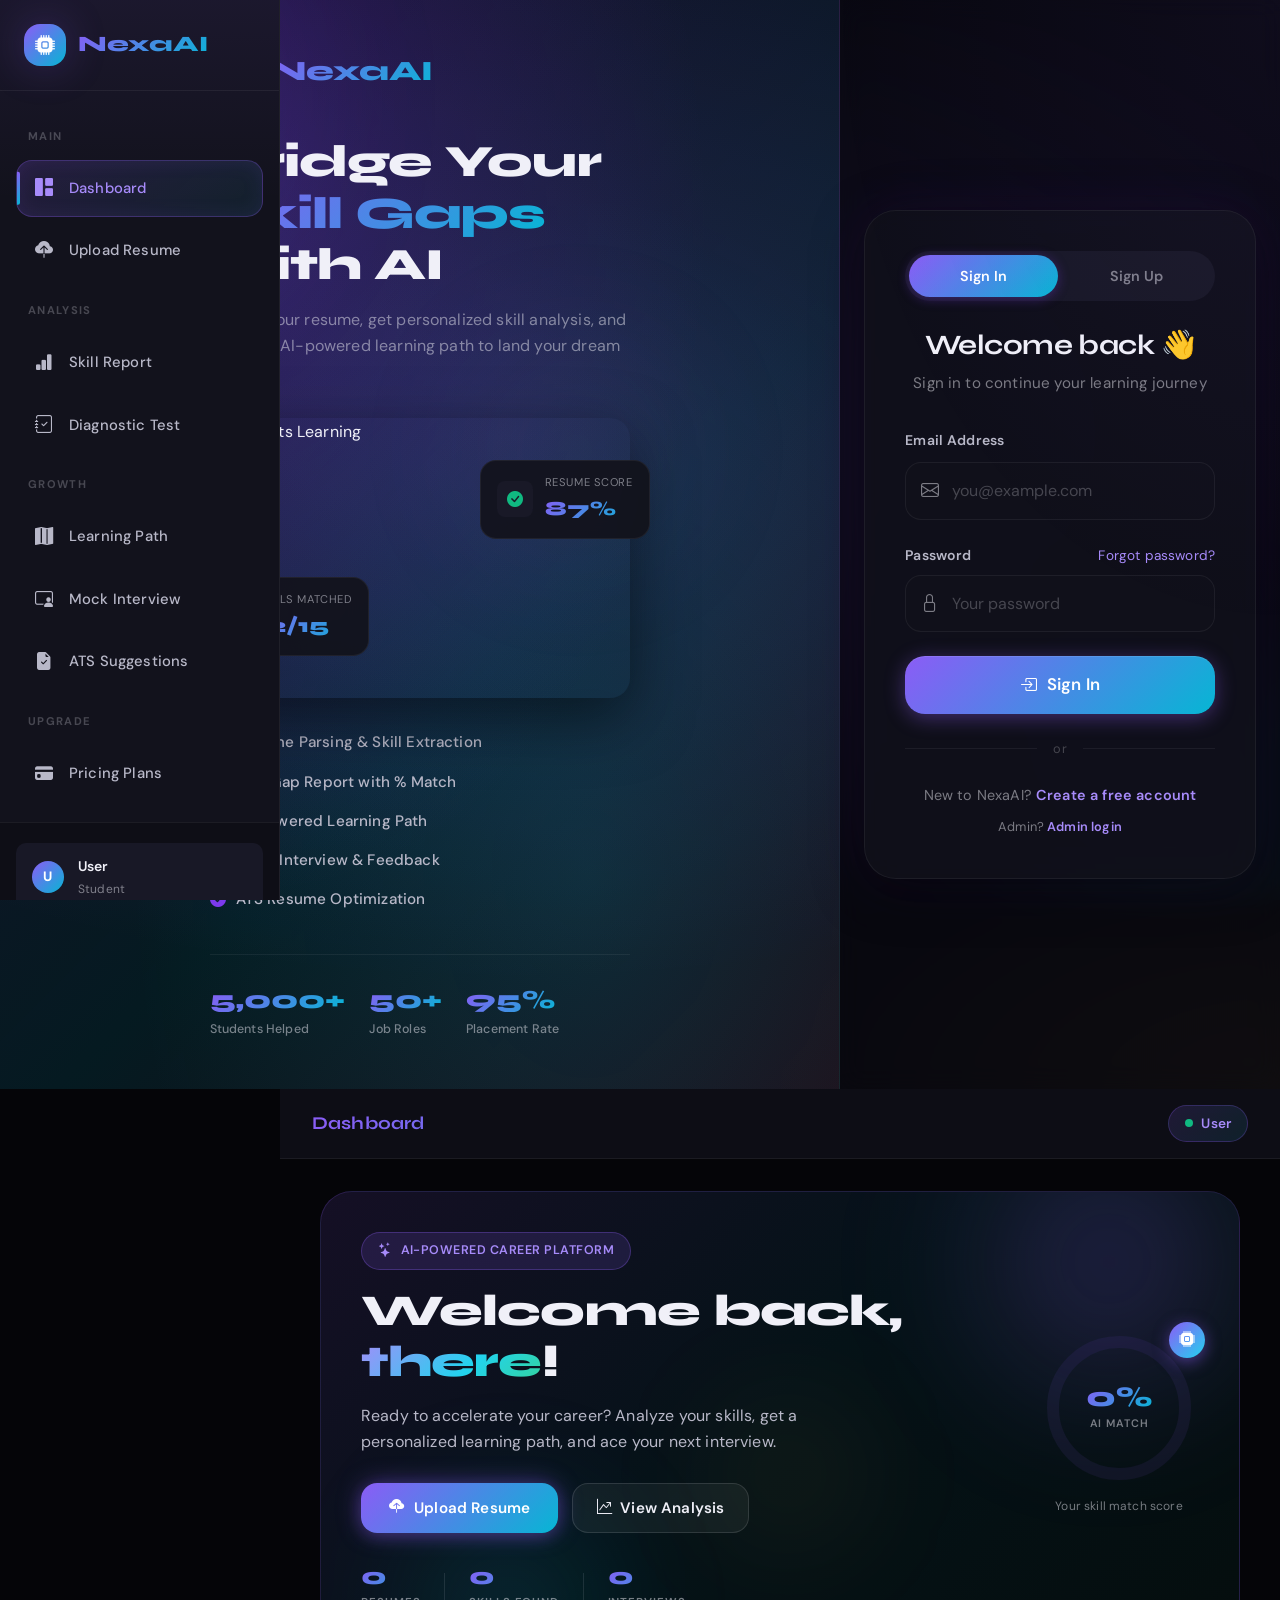
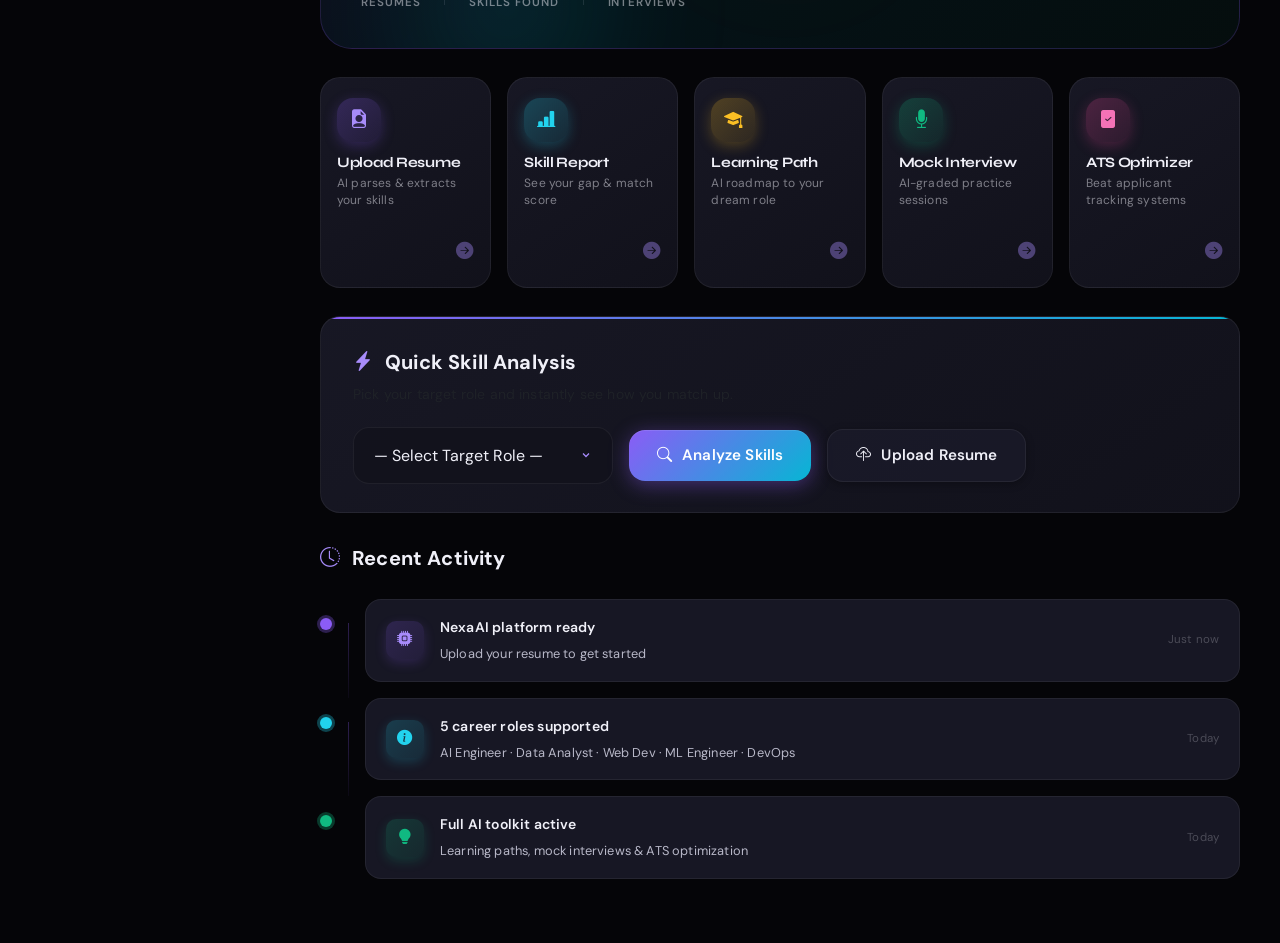
==== commit 048206fe: "Redesign dashboard with impressive hero, feature cards & timeline - New hero section: animated orbs," ====
--- a/index.html
+++ b/index.html
@@ -401,47 +401,122 @@
            ════════════════════════════════════════════════════ -->
       <section id="screen-dashboard" class="screen active">
 
-        <!-- Welcome Banner -->
-        <div class="welcome-banner animate-fade">
-          <h1>Welcome back, <span id="user-display-name-banner">there</span>! 👋</h1>
-          <p>Your AI-powered career development platform. Analyze skills, bridge gaps, and land your dream role.</p>
-        </div>
-
-        <!-- Stat Cards -->
-        <div class="stats-grid">
-          <div class="stat-card">
-            <div class="stat-icon stat-icon-purple"><i class="bi bi-file-earmark-person-fill"></i></div>
-            <div class="stat-label">Resumes Analyzed</div>
-            <div class="stat-value" id="stat-resumes">0</div>
-            <div class="stat-change up"><i class="bi bi-arrow-up-short"></i> All time</div>
-          </div>
-          <div class="stat-card">
-            <div class="stat-icon stat-icon-cyan"><i class="bi bi-bullseye"></i></div>
-            <div class="stat-label">Best Match Score</div>
-            <div class="stat-value" id="stat-match">0%</div>
-            <div class="stat-change up"><i class="bi bi-arrow-up-short"></i> Latest result</div>
-          </div>
-          <div class="stat-card">
-            <div class="stat-icon stat-icon-amber"><i class="bi bi-tools"></i></div>
-            <div class="stat-label">Skills Tracked</div>
-            <div class="stat-value" id="stat-skills">0</div>
-            <div class="stat-change up"><i class="bi bi-arrow-up-short"></i> Identified</div>
-          </div>
-          <div class="stat-card">
-            <div class="stat-icon stat-icon-green"><i class="bi bi-person-check-fill"></i></div>
-            <div class="stat-label">Interviews Done</div>
-            <div class="stat-value" id="stat-interviews">0</div>
-            <div class="stat-change up"><i class="bi bi-arrow-up-short"></i> Practice sessions</div>
-          </div>
-        </div>
-
-        <!-- Quick Analyze -->
-        <div class="quick-analyze-card">
-          <div class="section-header">
-            <div class="section-title"><i class="bi bi-lightning-charge-fill"></i> Quick Skill Analysis</div>
-          </div>
-          <p class="text-muted fs-sm mb-4">Select a target role and instantly see how your skills match up against industry requirements.</p>
-          <div class="flex items-center gap-3 flex-wrap">
+        <!-- ── Hero Banner ─────────────────────────────────── -->
+        <div class="dash-hero animate-fade">
+          <div class="dash-orb dash-orb-1"></div>
+          <div class="dash-orb dash-orb-2"></div>
+          <div class="dash-orb dash-orb-3"></div>
+          <div class="dash-hero-inner">
+            <div class="dash-hero-text">
+              <div class="dash-badge"><i class="bi bi-stars"></i> AI-Powered Career Platform</div>
+              <h1 class="dash-hero-title">
+                <span id="dash-greeting">Welcome back</span>,<br/>
+                <span class="dash-hero-name" id="user-display-name-banner">there</span>!
+              </h1>
+              <p class="dash-hero-desc">Ready to accelerate your career? Analyze your skills, get a personalized learning path, and ace your next interview.</p>
+              <div class="dash-hero-btns">
+                <button class="btn btn-primary btn-glow" onclick="navToScreen('screen-upload')">
+                  <i class="bi bi-cloud-upload-fill"></i> Upload Resume
+                </button>
+                <button class="btn btn-ghost-glow" onclick="navToScreen('screen-skills')">
+                  <i class="bi bi-graph-up-arrow"></i> View Analysis
+                </button>
+              </div>
+              <div class="dash-mini-stats">
+                <div class="dash-mini-stat">
+                  <span class="dash-mini-val" id="stat-resumes">0</span>
+                  <span class="dash-mini-label">Resumes</span>
+                </div>
+                <div class="dash-mini-div"></div>
+                <div class="dash-mini-stat">
+                  <span class="dash-mini-val" id="stat-skills">0</span>
+                  <span class="dash-mini-label">Skills Found</span>
+                </div>
+                <div class="dash-mini-div"></div>
+                <div class="dash-mini-stat">
+                  <span class="dash-mini-val" id="stat-interviews">0</span>
+                  <span class="dash-mini-label">Interviews</span>
+                </div>
+              </div>
+            </div>
+            <div class="dash-hero-visual">
+              <div class="dash-ring-wrap">
+                <svg class="dash-ring-svg" viewBox="0 0 160 160" aria-hidden="true">
+                  <defs>
+                    <linearGradient id="ringGrad" x1="0%" y1="0%" x2="100%" y2="100%">
+                      <stop offset="0%" stop-color="#8b5cf6"/>
+                      <stop offset="100%" stop-color="#22d3ee"/>
+                    </linearGradient>
+                  </defs>
+                  <circle cx="80" cy="80" r="66" fill="none" stroke="rgba(139,92,246,0.08)" stroke-width="12"/>
+                  <circle cx="80" cy="80" r="66" fill="none" stroke="url(#ringGrad)" stroke-width="12"
+                    stroke-linecap="round" stroke-dasharray="415" stroke-dashoffset="415"
+                    class="dash-ring-arc" transform="rotate(-90 80 80)"/>
+                </svg>
+                <div class="dash-ring-center">
+                  <span class="dash-ring-val" id="stat-match">0%</span>
+                  <span class="dash-ring-label">AI Match</span>
+                </div>
+                <div class="dash-ring-badge"><i class="bi bi-cpu-fill"></i></div>
+              </div>
+              <div class="dash-ring-caption">Your skill match score</div>
+            </div>
+          </div>
+        </div>
+
+        <!-- ── Feature Shortcut Cards ──────────────────────── -->
+        <div class="dash-features">
+          <div class="dash-feat-card" onclick="navToScreen('screen-upload')">
+            <div class="dash-feat-icon feat-purple"><i class="bi bi-file-earmark-person-fill"></i></div>
+            <div class="dash-feat-body">
+              <h4>Upload Resume</h4>
+              <p>AI parses &amp; extracts your skills</p>
+            </div>
+            <i class="bi bi-arrow-right-circle-fill dash-feat-arrow"></i>
+          </div>
+          <div class="dash-feat-card" onclick="navToScreen('screen-skills')">
+            <div class="dash-feat-icon feat-cyan"><i class="bi bi-bar-chart-line-fill"></i></div>
+            <div class="dash-feat-body">
+              <h4>Skill Report</h4>
+              <p>See your gap &amp; match score</p>
+            </div>
+            <i class="bi bi-arrow-right-circle-fill dash-feat-arrow"></i>
+          </div>
+          <div class="dash-feat-card" onclick="navToScreen('screen-learning')">
+            <div class="dash-feat-icon feat-amber"><i class="bi bi-mortarboard-fill"></i></div>
+            <div class="dash-feat-body">
+              <h4>Learning Path</h4>
+              <p>AI roadmap to your dream role</p>
+            </div>
+            <i class="bi bi-arrow-right-circle-fill dash-feat-arrow"></i>
+          </div>
+          <div class="dash-feat-card" onclick="navToScreen('screen-interview')">
+            <div class="dash-feat-icon feat-green"><i class="bi bi-mic-fill"></i></div>
+            <div class="dash-feat-body">
+              <h4>Mock Interview</h4>
+              <p>AI-graded practice sessions</p>
+            </div>
+            <i class="bi bi-arrow-right-circle-fill dash-feat-arrow"></i>
+          </div>
+          <div class="dash-feat-card" onclick="navToScreen('screen-ats')">
+            <div class="dash-feat-icon feat-pink"><i class="bi bi-file-check-fill"></i></div>
+            <div class="dash-feat-body">
+              <h4>ATS Optimizer</h4>
+              <p>Beat applicant tracking systems</p>
+            </div>
+            <i class="bi bi-arrow-right-circle-fill dash-feat-arrow"></i>
+          </div>
+        </div>
+
+        <!-- ── Quick Analyze ───────────────────────────────── -->
+        <div class="dash-analyze-card">
+          <div class="dash-analyze-header">
+            <div>
+              <div class="section-title"><i class="bi bi-lightning-charge-fill"></i> Quick Skill Analysis</div>
+              <p class="text-muted fs-sm mt-1">Pick your target role and instantly see how you match up.</p>
+            </div>
+          </div>
+          <div class="dash-analyze-row">
             <select id="target-role" class="role-select" aria-label="Select target role">
               <option value="">— Select Target Role —</option>
               <option value="ai">AI Engineer</option>
@@ -459,31 +534,45 @@
           </div>
         </div>
 
-        <!-- Recent Activity -->
-        <div class="section-header mt-4">
-          <div class="section-title"><i class="bi bi-clock-history"></i> Recent Activity</div>
-        </div>
-        <div class="activity-list" id="activity-list">
-          <div class="activity-item">
-            <div class="activity-icon stat-icon-purple"><i class="bi bi-cpu-fill"></i></div>
-            <div class="activity-text">
-              <strong>NexaAI platform ready</strong> — Upload your resume to get started
-            </div>
-            <span class="activity-time">Just now</span>
-          </div>
-          <div class="activity-item">
-            <div class="activity-icon stat-icon-cyan"><i class="bi bi-info-circle"></i></div>
-            <div class="activity-text">
-              Supports AI Engineer, Data Analyst, Web Developer, ML Engineer, DevOps roles
-            </div>
-            <span class="activity-time">Today</span>
-          </div>
-          <div class="activity-item">
-            <div class="activity-icon stat-icon-green"><i class="bi bi-lightbulb-fill"></i></div>
-            <div class="activity-text">
-              Get personalized learning paths, mock interviews &amp; ATS optimization tips
-            </div>
-            <span class="activity-time">Today</span>
+        <!-- ── Activity Timeline ──────────────────────────── -->
+        <div class="dash-activity-section">
+          <div class="section-title mb-4"><i class="bi bi-clock-history"></i> Recent Activity</div>
+          <div class="dash-timeline" id="activity-list">
+            <div class="dash-tl-item">
+              <div class="dash-tl-dot dot-purple"></div>
+              <div class="dash-tl-line"></div>
+              <div class="dash-tl-card">
+                <div class="dash-tl-icon stat-icon-purple"><i class="bi bi-cpu-fill"></i></div>
+                <div class="dash-tl-body">
+                  <strong>NexaAI platform ready</strong>
+                  <span>Upload your resume to get started</span>
+                </div>
+                <span class="dash-tl-time">Just now</span>
+              </div>
+            </div>
+            <div class="dash-tl-item">
+              <div class="dash-tl-dot dot-cyan"></div>
+              <div class="dash-tl-line"></div>
+              <div class="dash-tl-card">
+                <div class="dash-tl-icon stat-icon-cyan"><i class="bi bi-info-circle-fill"></i></div>
+                <div class="dash-tl-body">
+                  <strong>5 career roles supported</strong>
+                  <span>AI Engineer · Data Analyst · Web Dev · ML Engineer · DevOps</span>
+                </div>
+                <span class="dash-tl-time">Today</span>
+              </div>
+            </div>
+            <div class="dash-tl-item">
+              <div class="dash-tl-dot dot-green"></div>
+              <div class="dash-tl-card">
+                <div class="dash-tl-icon stat-icon-green"><i class="bi bi-lightbulb-fill"></i></div>
+                <div class="dash-tl-body">
+                  <strong>Full AI toolkit active</strong>
+                  <span>Learning paths, mock interviews &amp; ATS optimization</span>
+                </div>
+                <span class="dash-tl-time">Today</span>
+              </div>
+            </div>
           </div>
         </div>
 
--- a/style.css
+++ b/style.css
@@ -1163,6 +1163,7 @@
    ══════════════════════════════════════════════════════════════ */
 
 #app-page {
+  display: block !important;
   width: 100%;
   min-height: 100vh;
   position: relative;
@@ -1170,6 +1171,7 @@
 
 .app-layout {
   display: flex;
+  width: 100%;
   min-height: 100vh;
   background: var(--bg);
   position: relative;
@@ -1867,6 +1869,518 @@
   white-space: nowrap;
 }
 
+/* ══════════════════════════════════════════════════════════
+   DASHBOARD — REDESIGNED
+   ══════════════════════════════════════════════════════════ */
+
+/* ── Hero Banner ─────────────────────────────────────────── */
+.dash-hero {
+  position: relative;
+  overflow: hidden;
+  background: linear-gradient(135deg,
+    rgba(139,92,246,0.12) 0%,
+    rgba(6,182,212,0.08) 50%,
+    rgba(16,185,129,0.05) 100%);
+  border: 1px solid rgba(139,92,246,0.2);
+  border-radius: var(--radius-2xl);
+  padding: 2.5rem 2.5rem 2.25rem;
+  margin-bottom: 1.75rem;
+  backdrop-filter: blur(16px);
+  -webkit-backdrop-filter: blur(16px);
+}
+
+/* Animated background orbs */
+.dash-orb {
+  position: absolute;
+  border-radius: 50%;
+  pointer-events: none;
+  filter: blur(60px);
+  animation: orbFloat 10s ease-in-out infinite;
+}
+.dash-orb-1 {
+  width: 380px; height: 380px;
+  top: -120px; right: -60px;
+  background: radial-gradient(ellipse, rgba(139,92,246,0.25), transparent 70%);
+  animation-delay: 0s;
+}
+.dash-orb-2 {
+  width: 280px; height: 280px;
+  bottom: -100px; left: 5%;
+  background: radial-gradient(ellipse, rgba(6,182,212,0.2), transparent 70%);
+  animation-delay: -3s;
+}
+.dash-orb-3 {
+  width: 200px; height: 200px;
+  top: 40%; left: 40%;
+  background: radial-gradient(ellipse, rgba(251,191,36,0.1), transparent 70%);
+  animation-delay: -6s;
+}
+@keyframes orbFloat {
+  0%, 100% { transform: translate(0, 0) scale(1); }
+  33%       { transform: translate(20px, -20px) scale(1.05); }
+  66%       { transform: translate(-15px, 15px) scale(0.97); }
+}
+
+.dash-hero-inner {
+  position: relative;
+  display: flex;
+  align-items: center;
+  justify-content: space-between;
+  gap: 2rem;
+  z-index: 1;
+}
+
+.dash-hero-text {
+  flex: 1;
+  min-width: 0;
+}
+
+/* Badge pill */
+.dash-badge {
+  display: inline-flex;
+  align-items: center;
+  gap: 0.5rem;
+  background: rgba(139,92,246,0.15);
+  border: 1px solid rgba(139,92,246,0.3);
+  border-radius: 999px;
+  padding: 0.375rem 1rem;
+  font-size: 0.78rem;
+  font-weight: 600;
+  color: var(--accent-light);
+  letter-spacing: 0.04em;
+  text-transform: uppercase;
+  margin-bottom: 1rem;
+}
+.dash-badge .bi { font-size: 0.9rem; }
+
+.dash-hero-title {
+  font-family: 'Syne', sans-serif;
+  font-size: clamp(1.75rem, 3.5vw, 2.75rem);
+  font-weight: 800;
+  line-height: 1.15;
+  margin-bottom: 1rem;
+  color: var(--text);
+}
+.dash-hero-name {
+  background: linear-gradient(135deg, #a78bfa 0%, #22d3ee 60%, #34d399 100%);
+  -webkit-background-clip: text;
+  -webkit-text-fill-color: transparent;
+  background-clip: text;
+}
+
+.dash-hero-desc {
+  color: var(--text-secondary);
+  font-size: 1rem;
+  line-height: 1.6;
+  max-width: 500px;
+  margin-bottom: 1.75rem;
+}
+
+.dash-hero-btns {
+  display: flex;
+  gap: 0.875rem;
+  flex-wrap: wrap;
+  margin-bottom: 2rem;
+}
+
+.btn-glow {
+  box-shadow: 0 0 24px rgba(139,92,246,0.4), 0 4px 16px rgba(139,92,246,0.2);
+  transition: all var(--transition);
+}
+.btn-glow:hover {
+  box-shadow: 0 0 40px rgba(139,92,246,0.6), 0 8px 24px rgba(139,92,246,0.3);
+  transform: translateY(-2px);
+}
+
+.btn-ghost-glow {
+  background: rgba(255,255,255,0.05);
+  border: 1px solid rgba(255,255,255,0.12);
+  color: var(--text);
+  border-radius: var(--radius);
+  padding: 0.75rem 1.5rem;
+  font-weight: 600;
+  font-size: 0.95rem;
+  cursor: pointer;
+  display: inline-flex;
+  align-items: center;
+  gap: 0.5rem;
+  transition: all var(--transition);
+}
+.btn-ghost-glow:hover {
+  background: rgba(255,255,255,0.1);
+  border-color: rgba(139,92,246,0.4);
+  color: var(--accent-light);
+  transform: translateY(-2px);
+}
+
+/* Mini stats row */
+.dash-mini-stats {
+  display: flex;
+  align-items: center;
+  gap: 1.5rem;
+}
+.dash-mini-stat {
+  display: flex;
+  flex-direction: column;
+  gap: 0.2rem;
+}
+.dash-mini-val {
+  font-family: 'Syne', sans-serif;
+  font-size: 1.5rem;
+  font-weight: 800;
+  background: var(--gradient);
+  -webkit-background-clip: text;
+  -webkit-text-fill-color: transparent;
+  background-clip: text;
+  line-height: 1;
+}
+.dash-mini-label {
+  font-size: 0.72rem;
+  color: var(--muted);
+  text-transform: uppercase;
+  letter-spacing: 0.08em;
+  font-weight: 600;
+}
+.dash-mini-div {
+  width: 1px;
+  height: 32px;
+  background: rgba(255,255,255,0.1);
+}
+
+/* Score ring visual */
+.dash-hero-visual {
+  flex-shrink: 0;
+  display: flex;
+  flex-direction: column;
+  align-items: center;
+  gap: 0.5rem;
+}
+
+.dash-ring-wrap {
+  position: relative;
+  width: 160px;
+  height: 160px;
+}
+.dash-ring-svg {
+  width: 100%;
+  height: 100%;
+  drop-shadow: 0 0 20px rgba(139,92,246,0.4);
+}
+.dash-ring-arc {
+  transition: stroke-dashoffset 1.5s cubic-bezier(0.4, 0, 0.2, 1);
+  filter: drop-shadow(0 0 8px rgba(139,92,246,0.6));
+}
+.dash-ring-center {
+  position: absolute;
+  inset: 0;
+  display: flex;
+  flex-direction: column;
+  align-items: center;
+  justify-content: center;
+  gap: 0.15rem;
+}
+.dash-ring-val {
+  font-family: 'Syne', sans-serif;
+  font-size: 1.75rem;
+  font-weight: 800;
+  background: var(--gradient);
+  -webkit-background-clip: text;
+  -webkit-text-fill-color: transparent;
+  background-clip: text;
+  line-height: 1;
+}
+.dash-ring-label {
+  font-size: 0.68rem;
+  color: var(--muted);
+  text-transform: uppercase;
+  letter-spacing: 0.08em;
+  font-weight: 600;
+}
+.dash-ring-badge {
+  position: absolute;
+  top: -6px;
+  right: -6px;
+  width: 36px;
+  height: 36px;
+  border-radius: 50%;
+  background: linear-gradient(135deg, #8b5cf6, #22d3ee);
+  display: flex;
+  align-items: center;
+  justify-content: center;
+  color: #fff;
+  font-size: 1rem;
+  box-shadow: 0 4px 16px rgba(139,92,246,0.5);
+  animation: pulse 2s ease-in-out infinite;
+}
+@keyframes pulse {
+  0%, 100% { box-shadow: 0 4px 16px rgba(139,92,246,0.5); }
+  50%       { box-shadow: 0 4px 28px rgba(139,92,246,0.8); }
+}
+.dash-ring-caption {
+  font-size: 0.75rem;
+  color: var(--muted);
+  text-align: center;
+}
+
+/* ── Feature Shortcut Cards ───────────────────────────────── */
+.dash-features {
+  display: grid;
+  grid-template-columns: repeat(5, 1fr);
+  gap: 1rem;
+  margin-bottom: 1.75rem;
+}
+
+.dash-feat-card {
+  background: var(--gradient-card);
+  border: 1px solid var(--border);
+  border-radius: var(--radius-lg);
+  padding: 1.25rem 1rem;
+  display: flex;
+  flex-direction: column;
+  gap: 0.75rem;
+  cursor: pointer;
+  transition: all var(--transition);
+  position: relative;
+  overflow: hidden;
+}
+.dash-feat-card::before {
+  content: '';
+  position: absolute;
+  inset: 0;
+  background: var(--gradient-subtle);
+  opacity: 0;
+  transition: opacity var(--transition);
+}
+.dash-feat-card:hover {
+  border-color: var(--border-accent);
+  transform: translateY(-5px);
+  box-shadow: var(--shadow-lg), 0 0 30px rgba(139,92,246,0.15);
+}
+.dash-feat-card:hover::before { opacity: 1; }
+.dash-feat-card:hover .dash-feat-arrow {
+  transform: translateX(4px);
+  opacity: 1;
+}
+
+.dash-feat-icon {
+  width: 44px;
+  height: 44px;
+  border-radius: var(--radius);
+  display: flex;
+  align-items: center;
+  justify-content: center;
+  font-size: 1.15rem;
+  position: relative;
+  z-index: 1;
+}
+.feat-purple {
+  background: linear-gradient(135deg, rgba(139,92,246,0.25), rgba(139,92,246,0.1));
+  color: var(--accent-light);
+  box-shadow: 0 4px 14px rgba(139,92,246,0.25);
+}
+.feat-cyan {
+  background: linear-gradient(135deg, rgba(34,211,238,0.25), rgba(34,211,238,0.1));
+  color: var(--accent2);
+  box-shadow: 0 4px 14px rgba(34,211,238,0.25);
+}
+.feat-amber {
+  background: linear-gradient(135deg, rgba(251,191,36,0.25), rgba(251,191,36,0.1));
+  color: var(--accent3);
+  box-shadow: 0 4px 14px rgba(251,191,36,0.25);
+}
+.feat-green {
+  background: linear-gradient(135deg, rgba(16,185,129,0.25), rgba(16,185,129,0.1));
+  color: var(--success);
+  box-shadow: 0 4px 14px rgba(16,185,129,0.25);
+}
+.feat-pink {
+  background: linear-gradient(135deg, rgba(236,72,153,0.25), rgba(236,72,153,0.1));
+  color: #f472b6;
+  box-shadow: 0 4px 14px rgba(236,72,153,0.25);
+}
+
+.dash-feat-body {
+  position: relative;
+  z-index: 1;
+  flex: 1;
+}
+.dash-feat-body h4 {
+  font-size: 0.9rem;
+  font-weight: 700;
+  color: var(--text);
+  margin-bottom: 0.25rem;
+}
+.dash-feat-body p {
+  font-size: 0.75rem;
+  color: var(--muted);
+  line-height: 1.4;
+}
+
+.dash-feat-arrow {
+  font-size: 1.1rem;
+  color: var(--accent-light);
+  opacity: 0.4;
+  transition: all var(--transition);
+  position: relative;
+  z-index: 1;
+  align-self: flex-end;
+}
+
+/* ── Enhanced Quick Analyze Card ─────────────────────────── */
+.dash-analyze-card {
+  background: var(--gradient-card);
+  border: 1px solid var(--border);
+  border-radius: var(--radius-lg);
+  padding: 1.75rem 2rem;
+  margin-bottom: 1.75rem;
+  position: relative;
+  overflow: hidden;
+}
+.dash-analyze-card::before {
+  content: '';
+  position: absolute;
+  top: 0; left: 0; right: 0;
+  height: 2px;
+  background: var(--gradient);
+}
+.dash-analyze-header {
+  margin-bottom: 1.25rem;
+}
+.dash-analyze-row {
+  display: flex;
+  align-items: center;
+  gap: 1rem;
+  flex-wrap: wrap;
+}
+
+/* ── Activity Timeline ────────────────────────────────────── */
+.dash-activity-section {
+  margin-bottom: 1rem;
+}
+.dash-timeline {
+  display: flex;
+  flex-direction: column;
+  gap: 0;
+}
+.dash-tl-item {
+  display: grid;
+  grid-template-columns: 12px 1px 1fr;
+  grid-template-rows: auto 1fr;
+  gap: 0 1rem;
+  position: relative;
+}
+.dash-tl-item:last-child .dash-tl-line { display: none; }
+
+.dash-tl-dot {
+  width: 12px;
+  height: 12px;
+  border-radius: 50%;
+  margin-top: 1.2rem;
+  flex-shrink: 0;
+  grid-column: 1;
+  grid-row: 1;
+  position: relative;
+  z-index: 1;
+}
+.dash-tl-dot::after {
+  content: '';
+  position: absolute;
+  inset: -3px;
+  border-radius: 50%;
+  opacity: 0.3;
+  animation: tlPulse 2.5s ease-in-out infinite;
+}
+.dot-purple { background: var(--accent); }
+.dot-purple::after { background: var(--accent); }
+.dot-cyan   { background: var(--accent2); }
+.dot-cyan::after { background: var(--accent2); }
+.dot-green  { background: var(--success); }
+.dot-green::after { background: var(--success); }
+@keyframes tlPulse {
+  0%, 100% { transform: scale(1); opacity: 0.3; }
+  50%       { transform: scale(1.6); opacity: 0; }
+}
+
+.dash-tl-line {
+  grid-column: 2;
+  grid-row: 1 / 3;
+  width: 1px;
+  background: linear-gradient(to bottom, rgba(139,92,246,0.3), rgba(139,92,246,0.05));
+  margin: 1.5rem 0 0;
+  min-height: 2rem;
+}
+
+.dash-tl-card {
+  grid-column: 3;
+  grid-row: 1;
+  display: flex;
+  align-items: center;
+  gap: 1rem;
+  padding: 1rem 1.25rem;
+  background: var(--surface2);
+  border: 1px solid var(--border);
+  border-radius: var(--radius);
+  margin-bottom: 1rem;
+  transition: all var(--transition);
+}
+.dash-tl-card:hover {
+  border-color: var(--border-hover);
+  background: var(--surface3);
+  transform: translateX(4px);
+}
+
+.dash-tl-icon {
+  width: 38px;
+  height: 38px;
+  border-radius: var(--radius-sm);
+  display: flex;
+  align-items: center;
+  justify-content: center;
+  font-size: 0.95rem;
+  flex-shrink: 0;
+}
+.dash-tl-body {
+  flex: 1;
+  display: flex;
+  flex-direction: column;
+  gap: 0.2rem;
+  font-size: 0.875rem;
+}
+.dash-tl-body strong { color: var(--text); font-weight: 600; }
+.dash-tl-body span   { color: var(--text-secondary); font-size: 0.8rem; }
+.dash-tl-time {
+  font-size: 0.72rem;
+  color: var(--muted2);
+  white-space: nowrap;
+  flex-shrink: 0;
+}
+
+/* ── Responsive ──────────────────────────────────────────── */
+@media (max-width: 1100px) {
+  .dash-features { grid-template-columns: repeat(3, 1fr); }
+}
+@media (max-width: 900px) {
+  .dash-hero-inner { flex-direction: column; }
+  .dash-hero-visual { align-self: center; }
+  .dash-features { grid-template-columns: repeat(2, 1fr); }
+}
+@media (max-width: 600px) {
+  .dash-hero { padding: 1.5rem; }
+  .dash-hero-title { font-size: 1.75rem; }
+  .dash-features { grid-template-columns: 1fr 1fr; }
+  .dash-mini-stats { gap: 1rem; }
+  .dash-ring-wrap { width: 130px; height: 130px; }
+  .dash-ring-val { font-size: 1.4rem; }
+  .dash-hero-btns { flex-direction: column; }
+  .dash-hero-btns .btn, .dash-hero-btns .btn-ghost-glow { width: 100%; justify-content: center; }
+  .dash-analyze-row { flex-direction: column; align-items: stretch; }
+  .role-select { min-width: unset; width: 100%; }
+  .dash-tl-card { flex-wrap: wrap; }
+}
+@media (max-width: 400px) {
+  .dash-features { grid-template-columns: 1fr; }
+}
+
 .empty-state {
   text-align: center;
   padding: 3rem 1rem;
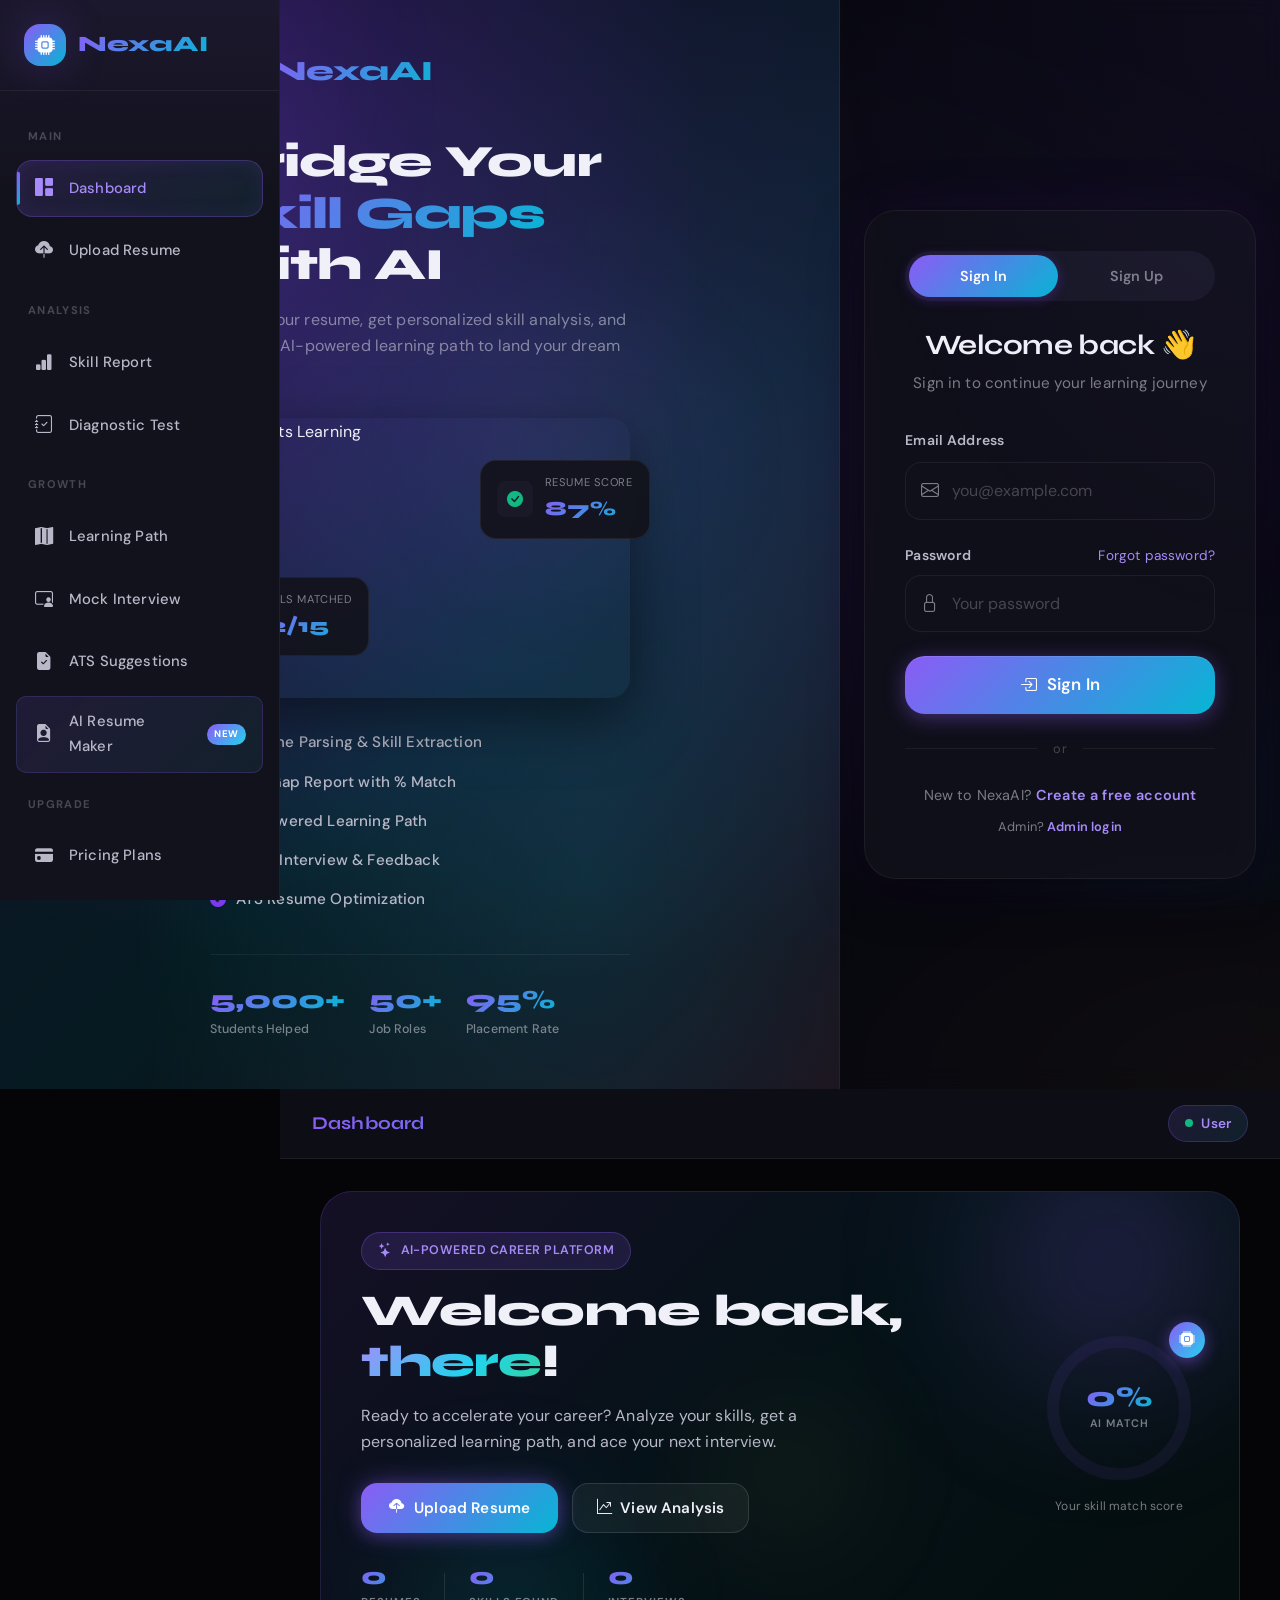
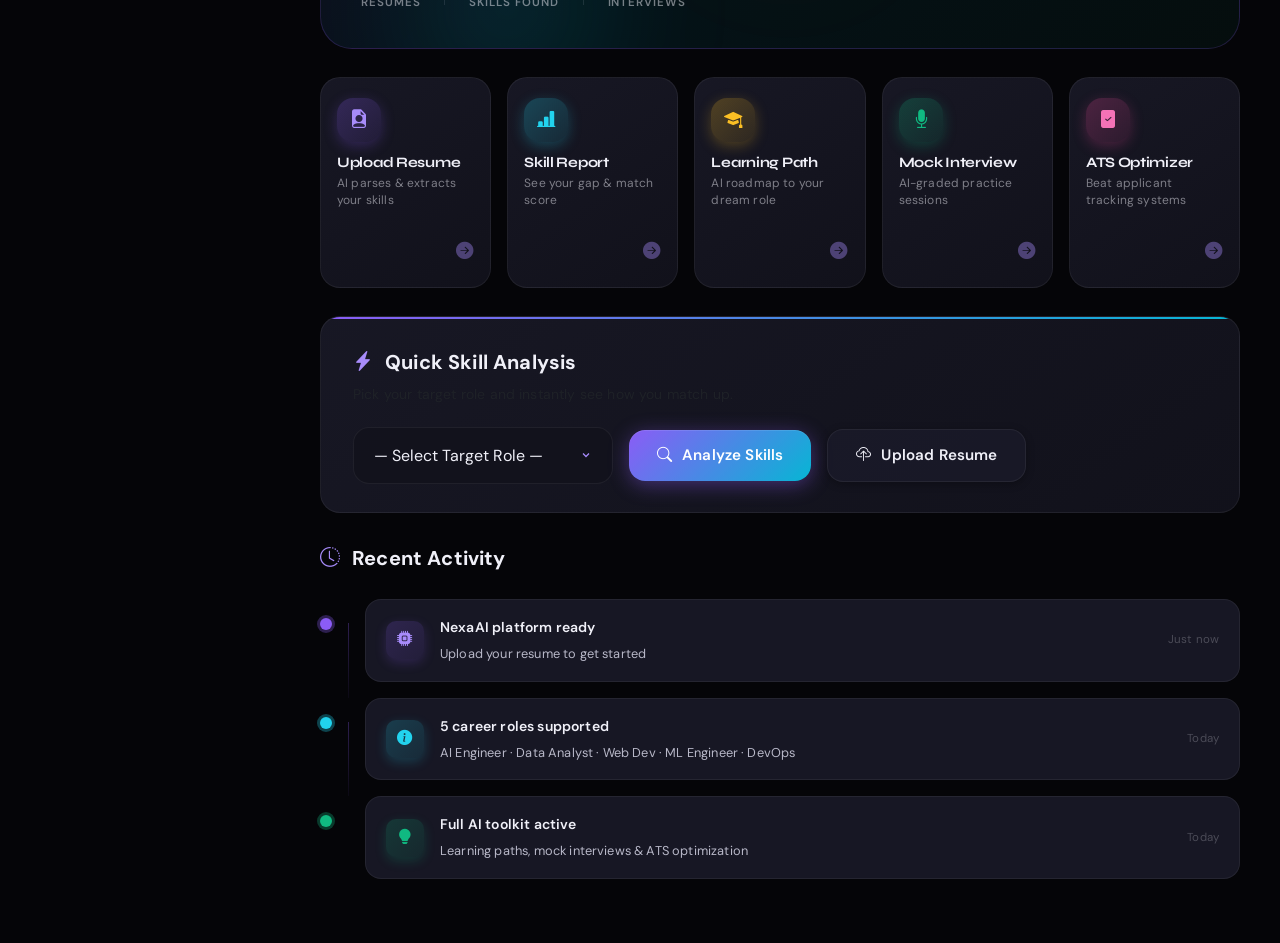
==== commit 0c9b453d: "Add AI Resume Maker with guaranteed 91+ ATS score - New screen: AI Resume Maker with two-panel layou" ====
--- a/index.html
+++ b/index.html
@@ -339,6 +339,12 @@
       <div class="nav-item" data-screen="screen-ats" onclick="navToScreen('screen-ats')" role="button" tabindex="0">
         <i class="bi bi-file-earmark-check-fill"></i>
         <span>ATS Suggestions</span>
+      </div>
+
+      <div class="nav-item nav-item-highlight" data-screen="screen-resume-maker" onclick="navToScreen('screen-resume-maker')" role="button" tabindex="0">
+        <i class="bi bi-file-earmark-person-fill"></i>
+        <span>AI Resume Maker</span>
+        <span class="nav-badge">NEW</span>
       </div>
 
       <div class="nav-section-label">Upgrade</div>
@@ -1351,6 +1357,179 @@
       </section><!-- /screen-profile -->
 
 
+      <!-- ════════════════════════════════════════════════════
+           SCREEN — AI RESUME MAKER
+           ════════════════════════════════════════════════════ -->
+      <section id="screen-resume-maker" class="screen">
+
+        <div class="rm-layout">
+
+          <!-- ── LEFT: FORM ─────────────────────────────────── -->
+          <div class="rm-form-panel">
+            <div class="rm-form-head">
+              <div class="section-title"><i class="bi bi-stars"></i> AI Resume Maker</div>
+              <p class="text-muted fs-sm mt-1">Build an ATS-optimized resume — guaranteed 91+ score</p>
+            </div>
+
+            <!-- Tabs -->
+            <div class="rm-tabs">
+              <button class="rm-tab active" onclick="rmTab('rm-personal', this)"><i class="bi bi-person-fill"></i> Personal</button>
+              <button class="rm-tab" onclick="rmTab('rm-experience', this)"><i class="bi bi-briefcase-fill"></i> Experience</button>
+              <button class="rm-tab" onclick="rmTab('rm-education', this)"><i class="bi bi-mortarboard-fill"></i> Education</button>
+              <button class="rm-tab" onclick="rmTab('rm-skills-tab', this)"><i class="bi bi-tools"></i> Skills</button>
+            </div>
+
+            <!-- Tab: Personal -->
+            <div id="rm-personal" class="rm-tab-panel active">
+              <div class="rm-field">
+                <label class="rm-label">Target Role <span class="rm-req">*</span></label>
+                <select id="rm-role" class="role-select rm-select">
+                  <option value="ai">AI Engineer</option>
+                  <option value="data_analyst">Data Analyst</option>
+                  <option value="web_developer">Web Developer</option>
+                  <option value="ml_engineer">ML Engineer</option>
+                  <option value="devops">DevOps Engineer</option>
+                </select>
+              </div>
+              <div class="rm-row2">
+                <div class="rm-field">
+                  <label class="rm-label">Full Name <span class="rm-req">*</span></label>
+                  <input id="rm-name" type="text" class="rm-input" placeholder="Aryan Mishra"/>
+                </div>
+                <div class="rm-field">
+                  <label class="rm-label">Job Title</label>
+                  <input id="rm-jobtitle" type="text" class="rm-input" placeholder="AI Engineer"/>
+                </div>
+              </div>
+              <div class="rm-row2">
+                <div class="rm-field">
+                  <label class="rm-label">Email <span class="rm-req">*</span></label>
+                  <input id="rm-email" type="email" class="rm-input" placeholder="you@email.com"/>
+                </div>
+                <div class="rm-field">
+                  <label class="rm-label">Phone</label>
+                  <input id="rm-phone" type="tel" class="rm-input" placeholder="+91 98765 43210"/>
+                </div>
+              </div>
+              <div class="rm-row2">
+                <div class="rm-field">
+                  <label class="rm-label">Location</label>
+                  <input id="rm-location" type="text" class="rm-input" placeholder="Mumbai, India"/>
+                </div>
+                <div class="rm-field">
+                  <label class="rm-label">LinkedIn</label>
+                  <input id="rm-linkedin" type="text" class="rm-input" placeholder="linkedin.com/in/yourname"/>
+                </div>
+              </div>
+              <div class="rm-field">
+                <label class="rm-label">GitHub / Portfolio</label>
+                <input id="rm-github" type="text" class="rm-input" placeholder="github.com/yourname"/>
+              </div>
+              <div class="rm-field">
+                <label class="rm-label">Summary <span class="rm-opt">— leave blank for AI to generate</span></label>
+                <textarea id="rm-summary" class="rm-textarea" rows="3" placeholder="Leave empty — AI will generate an ATS-optimized summary for you..."></textarea>
+              </div>
+            </div>
+
+            <!-- Tab: Experience -->
+            <div id="rm-experience" class="rm-tab-panel">
+              <div id="rm-exp-list"></div>
+              <button class="btn btn-secondary btn-sm mt-3" onclick="rmAddExperience()">
+                <i class="bi bi-plus-circle"></i> Add Work Experience
+              </button>
+            </div>
+
+            <!-- Tab: Education -->
+            <div id="rm-education" class="rm-tab-panel">
+              <div id="rm-edu-list"></div>
+              <button class="btn btn-secondary btn-sm mt-3" onclick="rmAddEducation()">
+                <i class="bi bi-plus-circle"></i> Add Education
+              </button>
+            </div>
+
+            <!-- Tab: Skills -->
+            <div id="rm-skills-tab" class="rm-tab-panel">
+              <div class="rm-field">
+                <label class="rm-label">Your Skills <span class="rm-opt">(comma-separated)</span></label>
+                <textarea id="rm-skills-input" class="rm-textarea" rows="5"
+                  placeholder="Python, TensorFlow, PyTorch, Machine Learning, SQL, Docker, AWS, Git..."></textarea>
+              </div>
+              <div class="rm-tip-box">
+                <i class="bi bi-magic"></i>
+                <div>
+                  <strong>AI Boost Active</strong>
+                  <p>AI will automatically inject role-specific keywords into your resume to guarantee a 91+ ATS score.</p>
+                </div>
+              </div>
+              <div id="rm-skill-suggestions" style="display:none">
+                <p class="rm-label mt-3 mb-2">Quick-add from your resume:</p>
+                <div id="rm-skill-chips" class="rm-chips"></div>
+              </div>
+            </div>
+
+            <!-- Generate Button -->
+            <div class="rm-generate-row">
+              <button id="rm-gen-btn" class="btn btn-primary btn-glow rm-gen-btn" onclick="generateAIResume()">
+                <i class="bi bi-stars"></i> Generate ATS Resume
+              </button>
+            </div>
+          </div>
+
+          <!-- ── RIGHT: PREVIEW ─────────────────────────────── -->
+          <div class="rm-preview-panel">
+
+            <!-- ATS Score bar -->
+            <div class="rm-score-header">
+              <div class="rm-score-left">
+                <div class="rm-score-ring-wrap">
+                  <svg viewBox="0 0 80 80" class="rm-score-svg">
+                    <defs>
+                      <linearGradient id="atsGrad" x1="0%" y1="0%" x2="100%" y2="100%">
+                        <stop offset="0%" stop-color="#10b981"/>
+                        <stop offset="100%" stop-color="#22d3ee"/>
+                      </linearGradient>
+                    </defs>
+                    <circle cx="40" cy="40" r="33" fill="none" stroke="rgba(16,185,129,0.1)" stroke-width="7"/>
+                    <circle cx="40" cy="40" r="33" fill="none" stroke="url(#atsGrad)" stroke-width="7"
+                      stroke-linecap="round" stroke-dasharray="207" stroke-dashoffset="207"
+                      class="rm-ring-arc" transform="rotate(-90 40 40)"/>
+                  </svg>
+                  <span class="rm-score-num" id="rm-ats-score">—</span>
+                </div>
+                <div class="rm-score-info">
+                  <div class="rm-score-title">ATS Score</div>
+                  <div class="rm-score-sub" id="rm-score-sub">Generate to see score</div>
+                </div>
+              </div>
+              <div class="rm-score-actions">
+                <button class="btn btn-primary btn-sm" id="rm-dl-btn" onclick="downloadResumePDF()" disabled>
+                  <i class="bi bi-download"></i> PDF
+                </button>
+                <button class="btn btn-secondary btn-sm" id="rm-copy-btn" onclick="copyResumeText()" disabled>
+                  <i class="bi bi-clipboard"></i> Copy
+                </button>
+              </div>
+            </div>
+
+            <!-- Resume preview -->
+            <div class="rm-preview-box" id="rm-preview-box">
+              <div class="rm-placeholder" id="rm-placeholder">
+                <i class="bi bi-file-earmark-person"></i>
+                <p>Your AI-generated resume will<br/>appear here after generation</p>
+              </div>
+              <!-- Actual resume document -->
+              <div id="rm-resume-doc" class="rm-resume-doc" style="display:none"></div>
+            </div>
+
+          </div>
+        </div>
+
+        <!-- Hidden printable resume -->
+        <div id="rm-print-area" style="display:none"></div>
+
+      </section><!-- /screen-resume-maker -->
+
+
     </div><!-- /content-area -->
   </main><!-- /main-content -->
 
--- a/style.css
+++ b/style.css
@@ -2381,6 +2381,380 @@
   .dash-features { grid-template-columns: 1fr; }
 }
 
+/* ══════════════════════════════════════════════════════════
+   AI RESUME MAKER
+   ══════════════════════════════════════════════════════════ */
+
+/* Sidebar highlight for new feature */
+.nav-item-highlight {
+  background: linear-gradient(135deg, rgba(139,92,246,0.12), rgba(34,211,238,0.08));
+  border: 1px solid rgba(139,92,246,0.2);
+  border-radius: var(--radius-sm);
+  position: relative;
+}
+.nav-item-highlight:hover {
+  background: linear-gradient(135deg, rgba(139,92,246,0.2), rgba(34,211,238,0.12));
+  border-color: rgba(139,92,246,0.4);
+}
+.nav-badge {
+  margin-left: auto;
+  background: linear-gradient(135deg, #8b5cf6, #22d3ee);
+  color: #fff;
+  font-size: 0.6rem;
+  font-weight: 700;
+  padding: 0.15rem 0.45rem;
+  border-radius: 999px;
+  letter-spacing: 0.05em;
+  flex-shrink: 0;
+}
+
+/* Main two-panel layout */
+.rm-layout {
+  display: grid;
+  grid-template-columns: 420px 1fr;
+  gap: 1.5rem;
+  align-items: start;
+  min-height: calc(100vh - 140px);
+}
+
+/* ── Form Panel ──────────────────────────────────────────── */
+.rm-form-panel {
+  background: var(--gradient-card);
+  border: 1px solid var(--border);
+  border-radius: var(--radius-xl);
+  padding: 1.75rem;
+  position: sticky;
+  top: 1rem;
+  display: flex;
+  flex-direction: column;
+  gap: 1.25rem;
+  max-height: calc(100vh - 120px);
+  overflow-y: auto;
+  scrollbar-width: thin;
+  scrollbar-color: var(--border) transparent;
+}
+.rm-form-panel::-webkit-scrollbar { width: 4px; }
+.rm-form-panel::-webkit-scrollbar-track { background: transparent; }
+.rm-form-panel::-webkit-scrollbar-thumb { background: var(--border); border-radius: 4px; }
+
+.rm-form-head { padding-bottom: 0.5rem; border-bottom: 1px solid var(--border); }
+
+/* Tabs */
+.rm-tabs {
+  display: flex;
+  gap: 0.375rem;
+  background: var(--surface2);
+  border-radius: var(--radius);
+  padding: 0.25rem;
+}
+.rm-tab {
+  flex: 1;
+  display: flex;
+  align-items: center;
+  justify-content: center;
+  gap: 0.35rem;
+  padding: 0.5rem 0.25rem;
+  border-radius: var(--radius-sm);
+  border: none;
+  background: transparent;
+  color: var(--muted);
+  font-size: 0.75rem;
+  font-weight: 600;
+  cursor: pointer;
+  transition: all var(--transition);
+  white-space: nowrap;
+}
+.rm-tab.active {
+  background: var(--surface3);
+  color: var(--accent-light);
+  box-shadow: var(--shadow-sm);
+}
+.rm-tab:hover:not(.active) { color: var(--text-secondary); }
+
+/* Tab panels */
+.rm-tab-panel { display: none; flex-direction: column; gap: 0.875rem; }
+.rm-tab-panel.active { display: flex; }
+
+/* Form fields */
+.rm-field { display: flex; flex-direction: column; gap: 0.375rem; }
+.rm-row2  { display: grid; grid-template-columns: 1fr 1fr; gap: 0.75rem; }
+.rm-label { font-size: 0.8rem; font-weight: 600; color: var(--text-secondary); }
+.rm-req   { color: var(--accent-light); }
+.rm-opt   { color: var(--muted2); font-weight: 400; font-size: 0.72rem; }
+.rm-input, .rm-select, .rm-textarea {
+  background: rgba(18,18,28,0.8);
+  border: 1.5px solid var(--border);
+  border-radius: var(--radius-sm);
+  padding: 0.625rem 0.875rem;
+  color: var(--text);
+  font-size: 0.875rem;
+  outline: none;
+  transition: border-color var(--transition), box-shadow var(--transition);
+  width: 100%;
+  font-family: inherit;
+}
+.rm-input:focus, .rm-select:focus, .rm-textarea:focus {
+  border-color: var(--accent);
+  box-shadow: 0 0 0 3px rgba(139,92,246,0.12);
+}
+.rm-textarea { resize: vertical; min-height: 80px; }
+.rm-select {
+  appearance: none;
+  -webkit-appearance: none;
+  background-image: url("data:image/svg+xml,%3Csvg xmlns='http://www.w3.org/2000/svg' width='12' height='12' viewBox='0 0 24 24' fill='none' stroke='%23a78bfa' stroke-width='2.5'%3E%3Cpolyline points='6 9 12 15 18 9'%3E%3C/polyline%3E%3C/svg%3E");
+  background-repeat: no-repeat;
+  background-position: right 0.875rem center;
+  padding-right: 2.25rem;
+  cursor: pointer;
+}
+.rm-select option { background: var(--surface2); }
+
+/* Experience / Education dynamic blocks */
+.rm-block {
+  background: var(--surface2);
+  border: 1px solid var(--border);
+  border-radius: var(--radius);
+  padding: 1rem;
+  display: flex;
+  flex-direction: column;
+  gap: 0.75rem;
+  position: relative;
+}
+.rm-block-head {
+  display: flex;
+  align-items: center;
+  justify-content: space-between;
+  margin-bottom: 0.25rem;
+}
+.rm-block-title { font-size: 0.85rem; font-weight: 700; color: var(--text); }
+.rm-remove-btn {
+  background: none;
+  border: none;
+  color: var(--danger-light);
+  cursor: pointer;
+  font-size: 0.9rem;
+  padding: 0.25rem;
+  opacity: 0.6;
+  transition: opacity var(--transition);
+}
+.rm-remove-btn:hover { opacity: 1; }
+
+/* Skills tip */
+.rm-tip-box {
+  display: flex;
+  gap: 0.75rem;
+  align-items: flex-start;
+  background: linear-gradient(135deg, rgba(139,92,246,0.1), rgba(34,211,238,0.06));
+  border: 1px solid rgba(139,92,246,0.2);
+  border-radius: var(--radius);
+  padding: 0.875rem 1rem;
+  font-size: 0.8rem;
+}
+.rm-tip-box .bi { color: var(--accent-light); font-size: 1.1rem; margin-top: 0.1rem; flex-shrink: 0; }
+.rm-tip-box strong { color: var(--text); display: block; margin-bottom: 0.2rem; }
+.rm-tip-box p { color: var(--text-secondary); margin: 0; }
+
+/* Quick-add chips */
+.rm-chips { display: flex; flex-wrap: wrap; gap: 0.5rem; }
+.rm-chip {
+  background: rgba(139,92,246,0.12);
+  border: 1px solid rgba(139,92,246,0.25);
+  border-radius: 999px;
+  padding: 0.25rem 0.75rem;
+  font-size: 0.75rem;
+  color: var(--accent-light);
+  cursor: pointer;
+  transition: all var(--transition);
+}
+.rm-chip:hover { background: rgba(139,92,246,0.25); border-color: rgba(139,92,246,0.5); }
+.rm-chip.added { background: rgba(16,185,129,0.15); border-color: rgba(16,185,129,0.3); color: var(--success-light); }
+
+/* Generate button */
+.rm-generate-row {
+  padding-top: 0.75rem;
+  border-top: 1px solid var(--border);
+}
+.rm-gen-btn { width: 100%; justify-content: center; font-size: 1rem; padding: 0.875rem; }
+
+/* ── Preview Panel ───────────────────────────────────────── */
+.rm-preview-panel {
+  display: flex;
+  flex-direction: column;
+  gap: 1rem;
+}
+
+/* ATS score header */
+.rm-score-header {
+  background: var(--gradient-card);
+  border: 1px solid var(--border);
+  border-radius: var(--radius-lg);
+  padding: 1.25rem 1.5rem;
+  display: flex;
+  align-items: center;
+  justify-content: space-between;
+  gap: 1rem;
+}
+.rm-score-left { display: flex; align-items: center; gap: 1rem; }
+.rm-score-ring-wrap { position: relative; width: 80px; height: 80px; flex-shrink: 0; }
+.rm-score-svg { width: 100%; height: 100%; }
+.rm-ring-arc { transition: stroke-dashoffset 1.2s cubic-bezier(0.4,0,0.2,1); filter: drop-shadow(0 0 6px rgba(16,185,129,0.5)); }
+.rm-score-num {
+  position: absolute; inset: 0;
+  display: flex; align-items: center; justify-content: center;
+  font-family: 'Syne', sans-serif;
+  font-size: 1.1rem; font-weight: 800;
+  background: linear-gradient(135deg, #10b981, #22d3ee);
+  -webkit-background-clip: text; -webkit-text-fill-color: transparent; background-clip: text;
+}
+.rm-score-title { font-weight: 700; font-size: 1rem; color: var(--text); }
+.rm-score-sub   { font-size: 0.75rem; color: var(--muted); margin-top: 0.2rem; }
+.rm-score-actions { display: flex; gap: 0.5rem; flex-shrink: 0; }
+
+/* Preview box */
+.rm-preview-box {
+  background: #fff;
+  border-radius: var(--radius-lg);
+  overflow: hidden;
+  box-shadow: var(--shadow-xl), 0 0 0 1px rgba(0,0,0,0.08);
+  min-height: 500px;
+}
+.rm-placeholder {
+  display: flex;
+  flex-direction: column;
+  align-items: center;
+  justify-content: center;
+  min-height: 500px;
+  gap: 1rem;
+  color: #9ca3af;
+}
+.rm-placeholder .bi { font-size: 3.5rem; opacity: 0.3; }
+.rm-placeholder p { font-size: 0.9rem; text-align: center; line-height: 1.6; margin: 0; }
+
+/* ── Resume Document Styles (white/print) ────────────────── */
+.rm-resume-doc {
+  background: #fff;
+  color: #1a1a2e;
+  font-family: 'DM Sans', 'Segoe UI', Arial, sans-serif;
+  font-size: 10.5pt;
+  line-height: 1.45;
+  padding: 2.5rem 2.25rem;
+}
+.rm-res-name {
+  font-family: 'Syne', sans-serif;
+  font-size: 22pt;
+  font-weight: 800;
+  color: #1a1a2e;
+  margin-bottom: 0.2rem;
+  letter-spacing: -0.02em;
+}
+.rm-res-title {
+  font-size: 11pt;
+  color: #7c3aed;
+  font-weight: 600;
+  margin-bottom: 0.6rem;
+}
+.rm-res-contact {
+  display: flex;
+  flex-wrap: wrap;
+  gap: 0.25rem 1.25rem;
+  font-size: 9pt;
+  color: #4b5563;
+  margin-bottom: 0.75rem;
+}
+.rm-res-contact span { display: flex; align-items: center; gap: 0.3rem; }
+.rm-res-divider {
+  border: none;
+  border-top: 2px solid #7c3aed;
+  margin: 0.6rem 0 1rem;
+}
+.rm-res-divider-thin {
+  border: none;
+  border-top: 1px solid #e5e7eb;
+  margin: 0.75rem 0;
+}
+.rm-res-section { margin-bottom: 1rem; }
+.rm-res-section-title {
+  font-family: 'Syne', sans-serif;
+  font-size: 10pt;
+  font-weight: 800;
+  color: #7c3aed;
+  text-transform: uppercase;
+  letter-spacing: 0.1em;
+  margin-bottom: 0.5rem;
+}
+.rm-res-summary { color: #374151; line-height: 1.6; font-size: 10pt; }
+.rm-res-exp-header {
+  display: flex; justify-content: space-between; align-items: baseline;
+  margin-bottom: 0.25rem;
+}
+.rm-res-exp-title { font-weight: 700; color: #111827; font-size: 10.5pt; }
+.rm-res-exp-dur   { font-size: 9pt; color: #6b7280; white-space: nowrap; }
+.rm-res-exp-co    { font-size: 9.5pt; color: #4b5563; font-weight: 600; margin-bottom: 0.35rem; }
+.rm-res-bullets { margin: 0; padding-left: 1.1rem; }
+.rm-res-bullets li { color: #374151; margin-bottom: 0.2rem; font-size: 9.5pt; }
+.rm-res-edu-row {
+  display: flex; justify-content: space-between; align-items: baseline;
+}
+.rm-res-edu-deg  { font-weight: 700; color: #111827; font-size: 10pt; }
+.rm-res-edu-yr   { font-size: 9pt; color: #6b7280; }
+.rm-res-edu-sch  { font-size: 9.5pt; color: #4b5563; }
+.rm-res-edu-gpa  { font-size: 9pt; color: #6b7280; }
+
+/* Skills in resume */
+.rm-res-skills-grid {
+  display: flex;
+  flex-wrap: wrap;
+  gap: 0.35rem;
+}
+.rm-res-skill-chip {
+  background: #f3f0ff;
+  border: 1px solid #c4b5fd;
+  border-radius: 4px;
+  padding: 0.15rem 0.5rem;
+  font-size: 8.5pt;
+  color: #5b21b6;
+  font-weight: 500;
+}
+.rm-res-skill-chip.tool-chip {
+  background: #ecfeff; border-color: #a5f3fc; color: #0e7490;
+}
+.rm-res-skill-chip.soft-chip {
+  background: #f0fdf4; border-color: #86efac; color: #15803d;
+}
+
+/* ATS keyword highlight in resume */
+.rm-res-kw { font-weight: 600; }
+
+/* ── Print styles ────────────────────────────────────────── */
+@media print {
+  body * { visibility: hidden !important; }
+  #rm-print-area, #rm-print-area * { visibility: visible !important; }
+  #rm-print-area {
+    display: block !important;
+    position: fixed !important;
+    inset: 0 !important;
+    background: #fff !important;
+    padding: 1.5cm 2cm !important;
+    font-family: 'DM Sans', Arial, sans-serif !important;
+    font-size: 10pt !important;
+    color: #1a1a2e !important;
+    z-index: 99999 !important;
+  }
+}
+
+/* ── Responsive ──────────────────────────────────────────── */
+@media (max-width: 1100px) {
+  .rm-layout { grid-template-columns: 380px 1fr; }
+}
+@media (max-width: 900px) {
+  .rm-layout { grid-template-columns: 1fr; }
+  .rm-form-panel { position: static; max-height: none; }
+}
+@media (max-width: 600px) {
+  .rm-row2 { grid-template-columns: 1fr; }
+  .rm-score-header { flex-direction: column; align-items: flex-start; }
+}
+
 .empty-state {
   text-align: center;
   padding: 3rem 1rem;
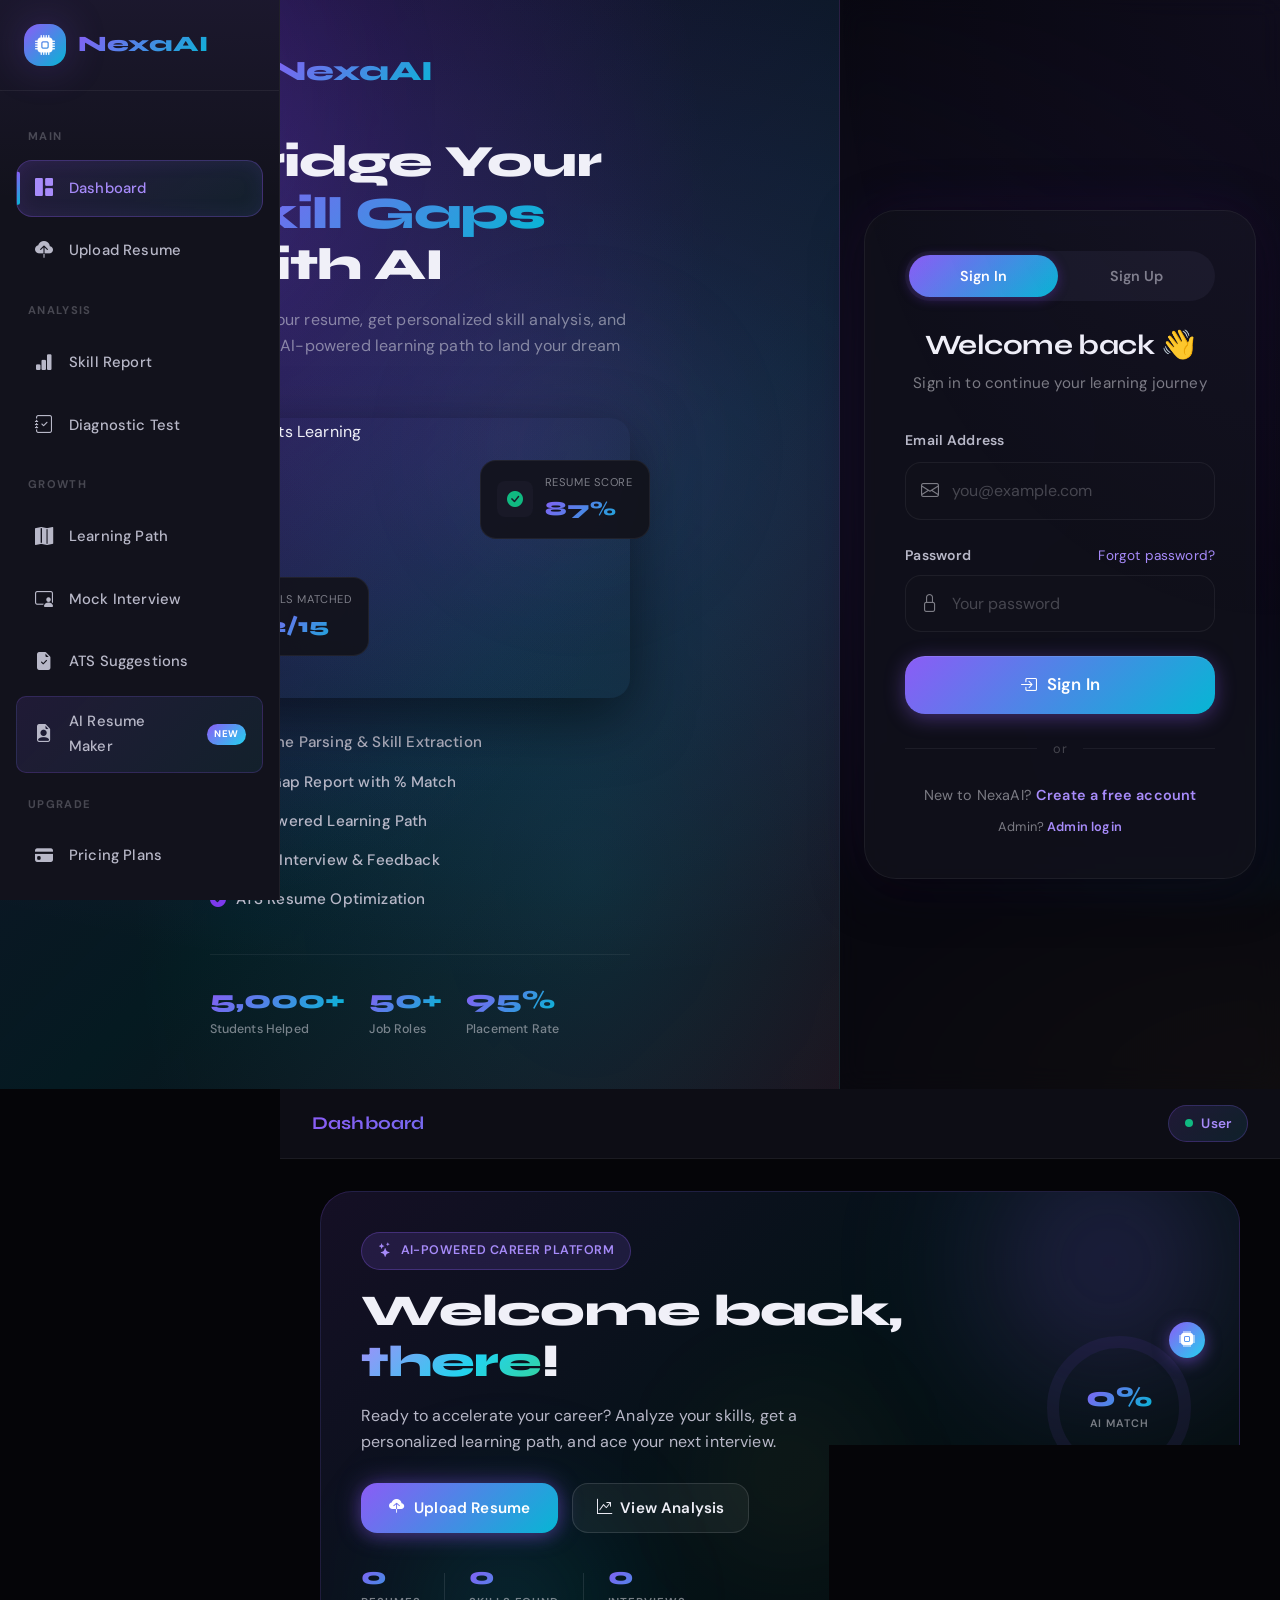
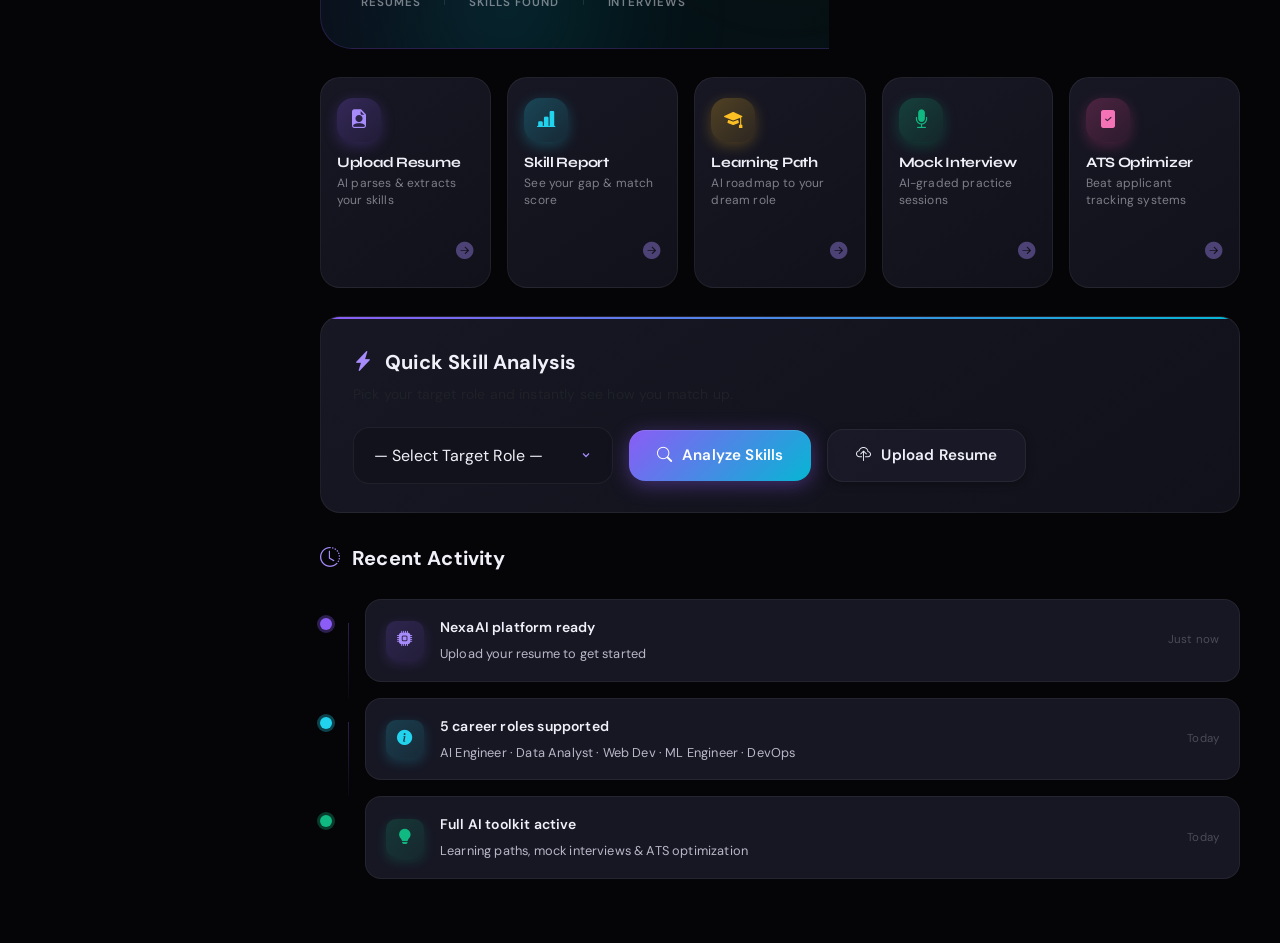
==== commit 6d5de262: "Fix Skill Gap Report + add DeepTech insights (salary, certs, GitHub import, interview readiness)" ====
--- a/index.html
+++ b/index.html
@@ -805,6 +805,86 @@
           </button>
         </div>
 
+        <!-- ── DeepTech Insights Row ──────────────────────── -->
+        <div class="dt-insights-row" id="dt-insights" style="display:none">
+
+          <!-- Salary Insights -->
+          <div class="dt-card dt-salary-card">
+            <div class="dt-card-head">
+              <i class="bi bi-cash-coin"></i>
+              <span>Salary Insights</span>
+            </div>
+            <div class="dt-salary-range" id="dt-salary-range">
+              <span class="dt-salary-low" id="dt-sal-low">₹0</span>
+              <div class="dt-salary-bar-wrap">
+                <div class="dt-salary-track">
+                  <div class="dt-salary-fill" id="dt-sal-fill"></div>
+                  <div class="dt-salary-marker" id="dt-sal-marker"></div>
+                </div>
+                <div class="dt-salary-labels">
+                  <span>Entry</span><span>Mid</span><span>Senior</span>
+                </div>
+              </div>
+              <span class="dt-salary-high" id="dt-sal-high">₹0</span>
+            </div>
+            <p class="dt-card-sub" id="dt-sal-label">Based on your match score</p>
+          </div>
+
+          <!-- Time to Job-Ready -->
+          <div class="dt-card dt-time-card">
+            <div class="dt-card-head">
+              <i class="bi bi-clock-fill"></i>
+              <span>Time to Job-Ready</span>
+            </div>
+            <div class="dt-time-display">
+              <span class="dt-time-val" id="dt-time-val">—</span>
+              <span class="dt-time-unit" id="dt-time-unit">weeks</span>
+            </div>
+            <div class="dt-time-breakdown" id="dt-time-breakdown"></div>
+          </div>
+
+          <!-- Interview Readiness -->
+          <div class="dt-card dt-interview-card">
+            <div class="dt-card-head">
+              <i class="bi bi-person-check-fill"></i>
+              <span>Interview Readiness</span>
+            </div>
+            <div class="dt-readiness-meter">
+              <div class="dt-meter-track">
+                <div class="dt-meter-fill" id="dt-meter-fill"></div>
+              </div>
+              <div class="dt-readiness-labels">
+                <span>Not Ready</span><span id="dt-readiness-pct">0%</span><span>Ready</span>
+              </div>
+            </div>
+            <div class="dt-readiness-verdict" id="dt-readiness-verdict"></div>
+          </div>
+
+        </div>
+
+        <!-- ── Certifications ─────────────────────────────── -->
+        <div class="dt-certs-section" id="dt-certs-section" style="display:none">
+          <div class="section-title mb-3"><i class="bi bi-patch-check-fill"></i> Recommended Certifications</div>
+          <div class="dt-certs-grid" id="dt-certs-grid"></div>
+        </div>
+
+        <!-- ── GitHub Skill Import ────────────────────────── -->
+        <div class="dt-github-card">
+          <div class="dt-github-left">
+            <div class="dt-github-icon"><i class="bi bi-github"></i></div>
+            <div>
+              <div class="dt-github-title">GitHub Skill Import</div>
+              <p class="dt-github-desc">Enter your GitHub username to auto-detect skills from your public repositories</p>
+            </div>
+          </div>
+          <div class="dt-github-right">
+            <input id="dt-github-input" type="text" class="rm-input dt-github-inp" placeholder="your-github-username"/>
+            <button class="btn btn-secondary btn-sm" onclick="importGitHubSkills()" id="dt-github-btn">
+              <i class="bi bi-cloud-download"></i> Import
+            </button>
+          </div>
+        </div>
+
       </section><!-- /screen-skills -->
 
 
--- a/style.css
+++ b/style.css
@@ -2755,6 +2755,246 @@
   .rm-score-header { flex-direction: column; align-items: flex-start; }
 }
 
+/* ══════════════════════════════════════════════════════════
+   DEEPTECH INSIGHTS — SKILL REPORT ADDITIONS
+   ══════════════════════════════════════════════════════════ */
+
+.dt-insights-row {
+  display: grid;
+  grid-template-columns: repeat(3, 1fr);
+  gap: 1rem;
+  margin: 1.5rem 0;
+}
+
+.dt-card {
+  background: var(--gradient-card);
+  border: 1px solid var(--border);
+  border-radius: var(--radius-lg);
+  padding: 1.25rem 1.5rem;
+  position: relative;
+  overflow: hidden;
+}
+.dt-card::before {
+  content: '';
+  position: absolute;
+  top: 0; left: 0; right: 0;
+  height: 2px;
+}
+.dt-salary-card::before { background: linear-gradient(90deg, #10b981, #22d3ee); }
+.dt-time-card::before   { background: linear-gradient(90deg, #8b5cf6, #a78bfa); }
+.dt-interview-card::before { background: linear-gradient(90deg, #f59e0b, #fbbf24); }
+
+.dt-card-head {
+  display: flex;
+  align-items: center;
+  gap: 0.5rem;
+  font-weight: 700;
+  font-size: 0.85rem;
+  color: var(--text-secondary);
+  margin-bottom: 1rem;
+  text-transform: uppercase;
+  letter-spacing: 0.06em;
+}
+.dt-card-head .bi { font-size: 1rem; }
+.dt-salary-card .dt-card-head .bi { color: #10b981; }
+.dt-time-card   .dt-card-head .bi { color: var(--accent-light); }
+.dt-interview-card .dt-card-head .bi { color: var(--accent3); }
+
+/* Salary card */
+.dt-salary-range {
+  display: flex;
+  align-items: center;
+  gap: 0.75rem;
+  margin-bottom: 0.5rem;
+}
+.dt-salary-low, .dt-salary-high {
+  font-family: 'Syne', sans-serif;
+  font-size: 0.9rem;
+  font-weight: 700;
+  color: var(--text-secondary);
+  white-space: nowrap;
+  flex-shrink: 0;
+}
+.dt-salary-bar-wrap { flex: 1; }
+.dt-salary-track {
+  height: 8px;
+  background: rgba(255,255,255,0.06);
+  border-radius: 999px;
+  position: relative;
+  overflow: visible;
+  margin-bottom: 0.25rem;
+}
+.dt-salary-fill {
+  height: 100%;
+  background: linear-gradient(90deg, #10b981, #22d3ee);
+  border-radius: 999px;
+  transition: width 1s ease;
+}
+.dt-salary-marker {
+  position: absolute;
+  top: 50%;
+  transform: translate(-50%, -50%);
+  width: 14px; height: 14px;
+  background: #fff;
+  border: 2px solid #10b981;
+  border-radius: 50%;
+  box-shadow: 0 0 8px rgba(16,185,129,0.5);
+  transition: left 1s ease;
+}
+.dt-salary-labels {
+  display: flex;
+  justify-content: space-between;
+  font-size: 0.65rem;
+  color: var(--muted2);
+}
+.dt-card-sub { font-size: 0.75rem; color: var(--muted); margin: 0; }
+
+/* Time card */
+.dt-time-display {
+  display: flex;
+  align-items: baseline;
+  gap: 0.4rem;
+  margin-bottom: 0.75rem;
+}
+.dt-time-val {
+  font-family: 'Syne', sans-serif;
+  font-size: 2.5rem;
+  font-weight: 800;
+  background: linear-gradient(135deg, #8b5cf6, #a78bfa);
+  -webkit-background-clip: text;
+  -webkit-text-fill-color: transparent;
+  background-clip: text;
+  line-height: 1;
+}
+.dt-time-unit { font-size: 0.85rem; color: var(--muted); font-weight: 600; }
+.dt-time-breakdown { font-size: 0.75rem; color: var(--text-secondary); line-height: 1.6; }
+
+/* Interview readiness */
+.dt-meter-track {
+  height: 10px;
+  background: rgba(255,255,255,0.06);
+  border-radius: 999px;
+  overflow: hidden;
+  margin-bottom: 0.4rem;
+}
+.dt-meter-fill {
+  height: 100%;
+  background: linear-gradient(90deg, #ef4444, #f59e0b, #10b981);
+  border-radius: 999px;
+  transition: width 1.2s ease;
+}
+.dt-readiness-labels {
+  display: flex;
+  justify-content: space-between;
+  font-size: 0.65rem;
+  color: var(--muted2);
+  margin-bottom: 0.75rem;
+}
+#dt-readiness-pct {
+  font-weight: 700;
+  color: var(--accent3);
+}
+.dt-readiness-verdict {
+  font-size: 0.8rem;
+  font-weight: 600;
+  padding: 0.4rem 0.75rem;
+  border-radius: var(--radius-sm);
+  text-align: center;
+}
+.verdict-ready     { background: rgba(16,185,129,0.15); color: var(--success); }
+.verdict-almost    { background: rgba(245,158,11,0.15); color: var(--accent3); }
+.verdict-preparing { background: rgba(139,92,246,0.15); color: var(--accent-light); }
+.verdict-early     { background: rgba(239,68,68,0.12);  color: var(--danger-light); }
+
+/* Certifications */
+.dt-certs-section { margin: 1.5rem 0; }
+.dt-certs-grid {
+  display: grid;
+  grid-template-columns: repeat(auto-fill, minmax(260px, 1fr));
+  gap: 1rem;
+}
+.dt-cert-card {
+  background: var(--surface2);
+  border: 1px solid var(--border);
+  border-radius: var(--radius);
+  padding: 1rem 1.25rem;
+  display: flex;
+  gap: 1rem;
+  align-items: flex-start;
+  transition: all var(--transition);
+  cursor: default;
+}
+.dt-cert-card:hover {
+  border-color: var(--border-accent);
+  transform: translateY(-3px);
+  box-shadow: var(--shadow);
+}
+.dt-cert-icon {
+  width: 40px; height: 40px;
+  border-radius: var(--radius-sm);
+  display: flex; align-items: center; justify-content: center;
+  font-size: 1.1rem;
+  flex-shrink: 0;
+}
+.dt-cert-body h5 { font-size: 0.85rem; font-weight: 700; color: var(--text); margin-bottom: 0.2rem; }
+.dt-cert-body p  { font-size: 0.75rem; color: var(--text-secondary); margin: 0 0 0.4rem; line-height: 1.4; }
+.dt-cert-tag {
+  font-size: 0.65rem;
+  font-weight: 700;
+  padding: 0.2rem 0.5rem;
+  border-radius: 999px;
+  text-transform: uppercase;
+  letter-spacing: 0.05em;
+}
+.cert-free { background: rgba(16,185,129,0.15); color: var(--success); }
+.cert-paid { background: rgba(139,92,246,0.15); color: var(--accent-light); }
+
+/* GitHub import card */
+.dt-github-card {
+  background: var(--gradient-card);
+  border: 1px solid var(--border);
+  border-radius: var(--radius-lg);
+  padding: 1.25rem 1.5rem;
+  display: flex;
+  align-items: center;
+  gap: 1.5rem;
+  flex-wrap: wrap;
+  margin-top: 1.5rem;
+}
+.dt-github-left { display: flex; align-items: center; gap: 1rem; flex: 1; min-width: 200px; }
+.dt-github-icon {
+  width: 48px; height: 48px;
+  border-radius: var(--radius);
+  background: rgba(255,255,255,0.05);
+  border: 1px solid var(--border);
+  display: flex; align-items: center; justify-content: center;
+  font-size: 1.5rem;
+  color: var(--text);
+  flex-shrink: 0;
+}
+.dt-github-title { font-weight: 700; color: var(--text); margin-bottom: 0.2rem; }
+.dt-github-desc  { font-size: 0.78rem; color: var(--muted); margin: 0; }
+.dt-github-right { display: flex; gap: 0.5rem; align-items: center; flex-shrink: 0; }
+.dt-github-inp   { width: 200px; }
+
+/* Hot skill badge */
+.chip-hot::after {
+  content: '🔥';
+  font-size: 0.65rem;
+  margin-left: 0.25rem;
+}
+
+/* Responsive */
+@media (max-width: 900px) {
+  .dt-insights-row { grid-template-columns: 1fr 1fr; }
+}
+@media (max-width: 600px) {
+  .dt-insights-row { grid-template-columns: 1fr; }
+  .dt-github-card { flex-direction: column; }
+  .dt-github-right { width: 100%; }
+  .dt-github-inp { flex: 1; }
+}
+
 .empty-state {
   text-align: center;
   padding: 3rem 1rem;
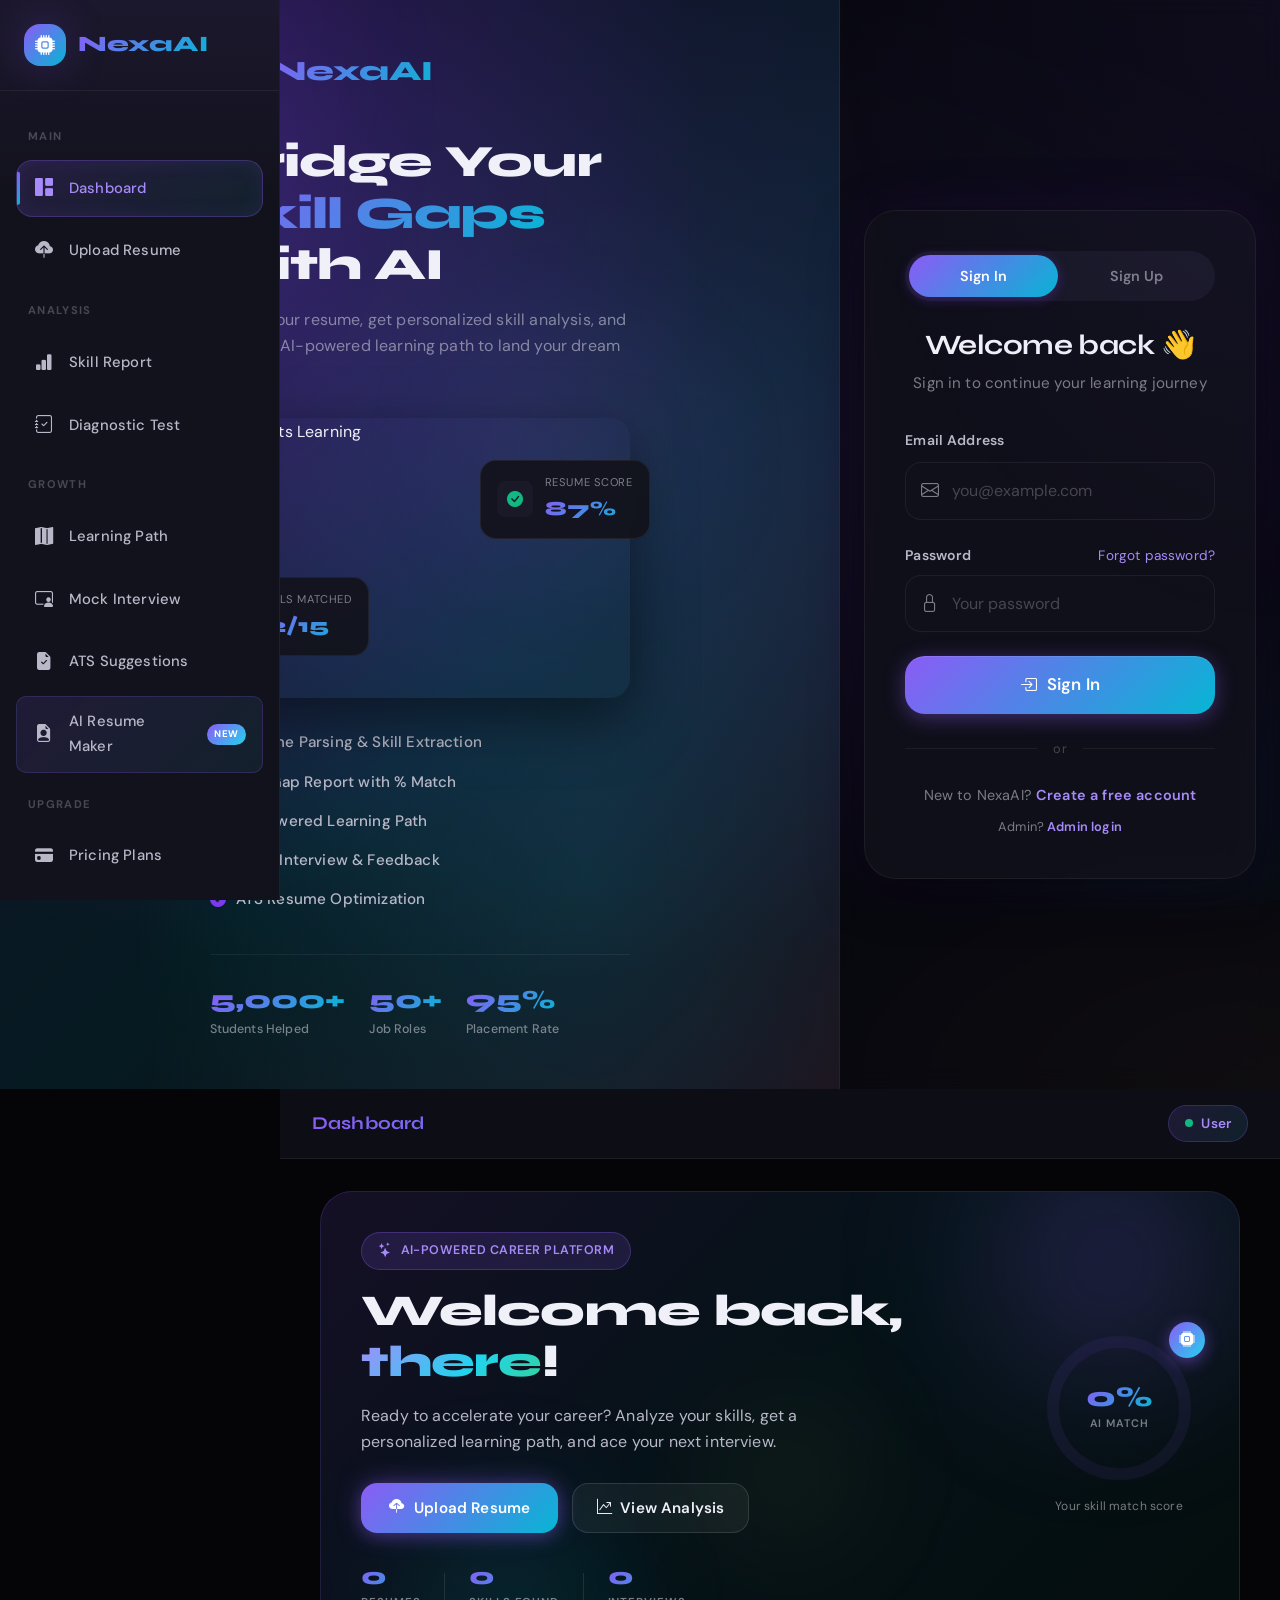
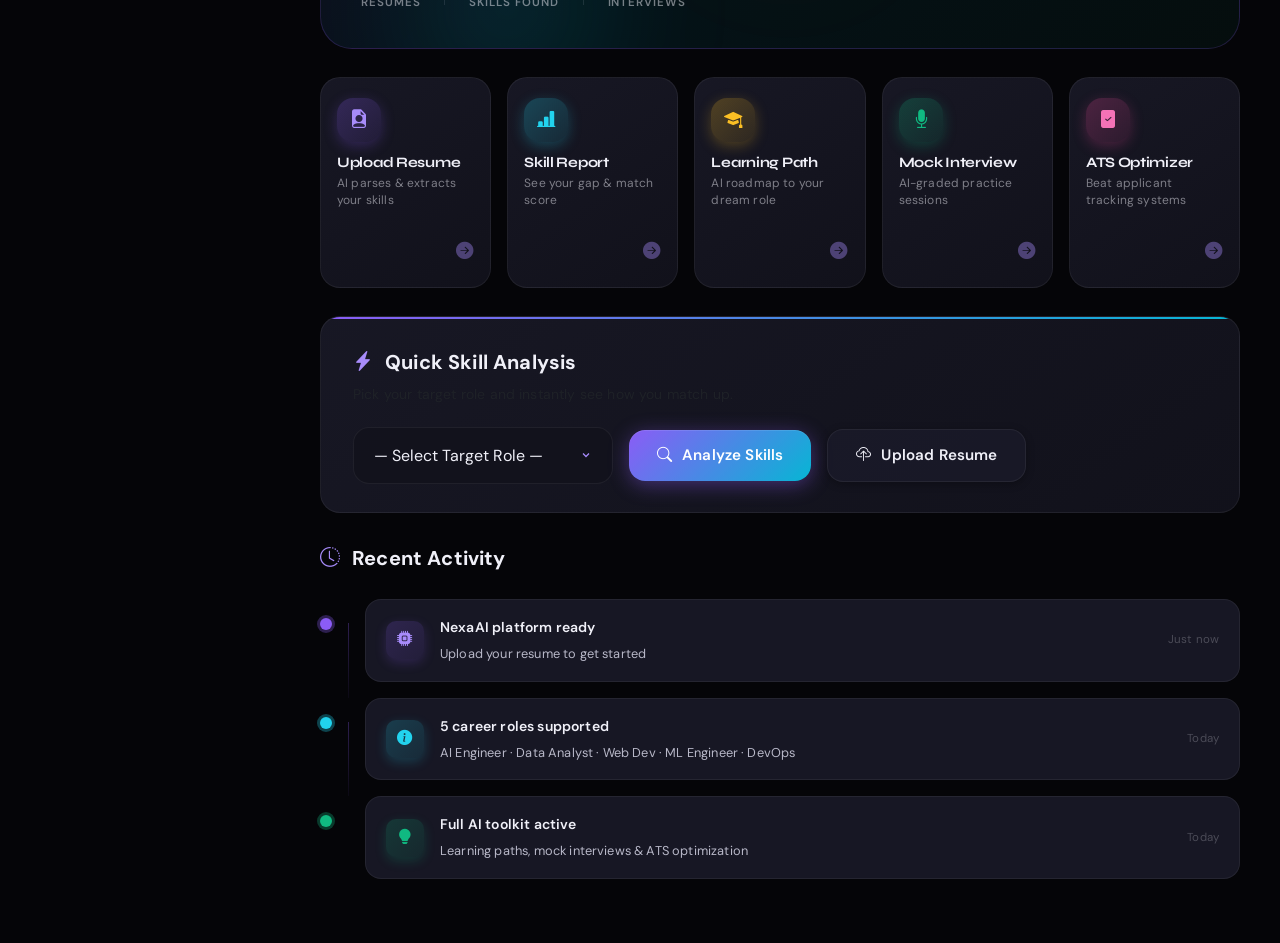
==== commit 93faa213: "Add old resume upload to Resume Maker + fix DOCX/PDF parsing + 2-page format - Resume Maker: Upload " ====
--- a/index.html
+++ b/index.html
@@ -1451,6 +1451,25 @@
               <p class="text-muted fs-sm mt-1">Build an ATS-optimized resume — guaranteed 91+ score</p>
             </div>
 
+            <!-- Upload Old Resume -->
+            <div class="rm-upload-old" id="rm-upload-old">
+              <div class="rm-upload-old-icon"><i class="bi bi-file-earmark-arrow-up-fill"></i></div>
+              <div class="rm-upload-old-text">
+                <strong>Have an old resume?</strong>
+                <span>Upload PDF or DOCX — AI will parse and rebuild it</span>
+              </div>
+              <label class="btn btn-secondary btn-sm rm-upload-old-btn" for="rm-old-file-input">
+                <i class="bi bi-upload"></i> Upload
+              </label>
+              <input type="file" id="rm-old-file-input" accept=".pdf,.docx,.txt" style="display:none" onchange="rmParseOldResume(this)"/>
+            </div>
+            <div class="rm-parse-status" id="rm-parse-status" style="display:none">
+              <div class="rm-parse-progress">
+                <div class="rm-parse-bar" id="rm-parse-bar"></div>
+              </div>
+              <span id="rm-parse-msg">Parsing resume…</span>
+            </div>
+
             <!-- Tabs -->
             <div class="rm-tabs">
               <button class="rm-tab active" onclick="rmTab('rm-personal', this)"><i class="bi bi-person-fill"></i> Personal</button>
@@ -1504,6 +1523,18 @@
               <div class="rm-field">
                 <label class="rm-label">GitHub / Portfolio</label>
                 <input id="rm-github" type="text" class="rm-input" placeholder="github.com/yourname"/>
+              </div>
+              <div class="rm-row2">
+                <div class="rm-field">
+                  <label class="rm-label">Years of Experience</label>
+                  <input id="rm-exp-years" type="number" min="0" max="40" step="0.5" class="rm-input" placeholder="e.g. 5"/>
+                </div>
+                <div class="rm-field rm-format-hint" id="rm-format-hint" style="display:none">
+                  <label class="rm-label">Resume Format</label>
+                  <div class="rm-format-badge" id="rm-format-badge">
+                    <i class="bi bi-file-earmark"></i> <span id="rm-format-text">1 Page</span>
+                  </div>
+                </div>
               </div>
               <div class="rm-field">
                 <label class="rm-label">Summary <span class="rm-opt">— leave blank for AI to generate</span></label>
--- a/style.css
+++ b/style.css
@@ -2569,6 +2569,66 @@
 .rm-chip:hover { background: rgba(139,92,246,0.25); border-color: rgba(139,92,246,0.5); }
 .rm-chip.added { background: rgba(16,185,129,0.15); border-color: rgba(16,185,129,0.3); color: var(--success-light); }
 
+/* Upload old resume card */
+.rm-upload-old {
+  display: flex;
+  align-items: center;
+  gap: 0.875rem;
+  background: linear-gradient(135deg, rgba(139,92,246,0.08), rgba(34,211,238,0.05));
+  border: 1.5px dashed rgba(139,92,246,0.35);
+  border-radius: var(--radius);
+  padding: 0.875rem 1rem;
+  transition: all var(--transition);
+}
+.rm-upload-old:hover { border-color: rgba(139,92,246,0.6); }
+.rm-upload-old-icon { font-size: 1.5rem; color: var(--accent-light); flex-shrink: 0; }
+.rm-upload-old-text { flex: 1; min-width: 0; }
+.rm-upload-old-text strong { display: block; font-size: 0.85rem; color: var(--text); }
+.rm-upload-old-text span   { font-size: 0.75rem; color: var(--muted); }
+.rm-upload-old-btn { flex-shrink: 0; cursor: pointer; }
+
+.rm-parse-status {
+  display: flex; flex-direction: column; gap: 0.375rem;
+  font-size: 0.78rem; color: var(--text-secondary);
+}
+.rm-parse-progress { height: 4px; background: rgba(255,255,255,0.06); border-radius: 999px; overflow: hidden; }
+.rm-parse-bar {
+  height: 100%; width: 0%;
+  background: linear-gradient(90deg, var(--accent), var(--accent2));
+  border-radius: 999px;
+  animation: parseAnim 2s ease-in-out infinite;
+}
+@keyframes parseAnim { 0%,100% { width: 15%; } 50% { width: 85%; } }
+.rm-parse-bar.done { animation: none; width: 100%; background: var(--success); }
+
+.rm-format-badge {
+  display: inline-flex; align-items: center; gap: 0.4rem;
+  padding: 0.5rem 0.875rem; border-radius: var(--radius-sm);
+  font-weight: 700; font-size: 0.85rem; border: 1.5px solid;
+  margin-top: 0.25rem;
+}
+.rm-format-badge.one-page { background: rgba(16,185,129,0.1); border-color: rgba(16,185,129,0.3); color: var(--success); }
+.rm-format-badge.two-page { background: rgba(139,92,246,0.1); border-color: rgba(139,92,246,0.3); color: var(--accent-light); }
+
+/* 2-page resume styles */
+.rm-resume-doc.two-page .rm-res-bullets li { font-size: 9pt; }
+.rm-page-break {
+  border: none; border-top: 2px dashed #d1d5db;
+  margin: 1.5rem 0; position: relative;
+}
+.rm-page-break::after {
+  content: 'Page 2';
+  position: absolute; top: 50%; left: 50%;
+  transform: translate(-50%, -50%);
+  background: #fff; padding: 0 0.75rem;
+  font-size: 8pt; color: #9ca3af; font-weight: 600;
+  letter-spacing: 0.05em; text-transform: uppercase;
+}
+@media print {
+  .rm-page-break { page-break-after: always !important; border: none; }
+  .rm-page-break::after { display: none; }
+}
+
 /* Generate button */
 .rm-generate-row {
   padding-top: 0.75rem;
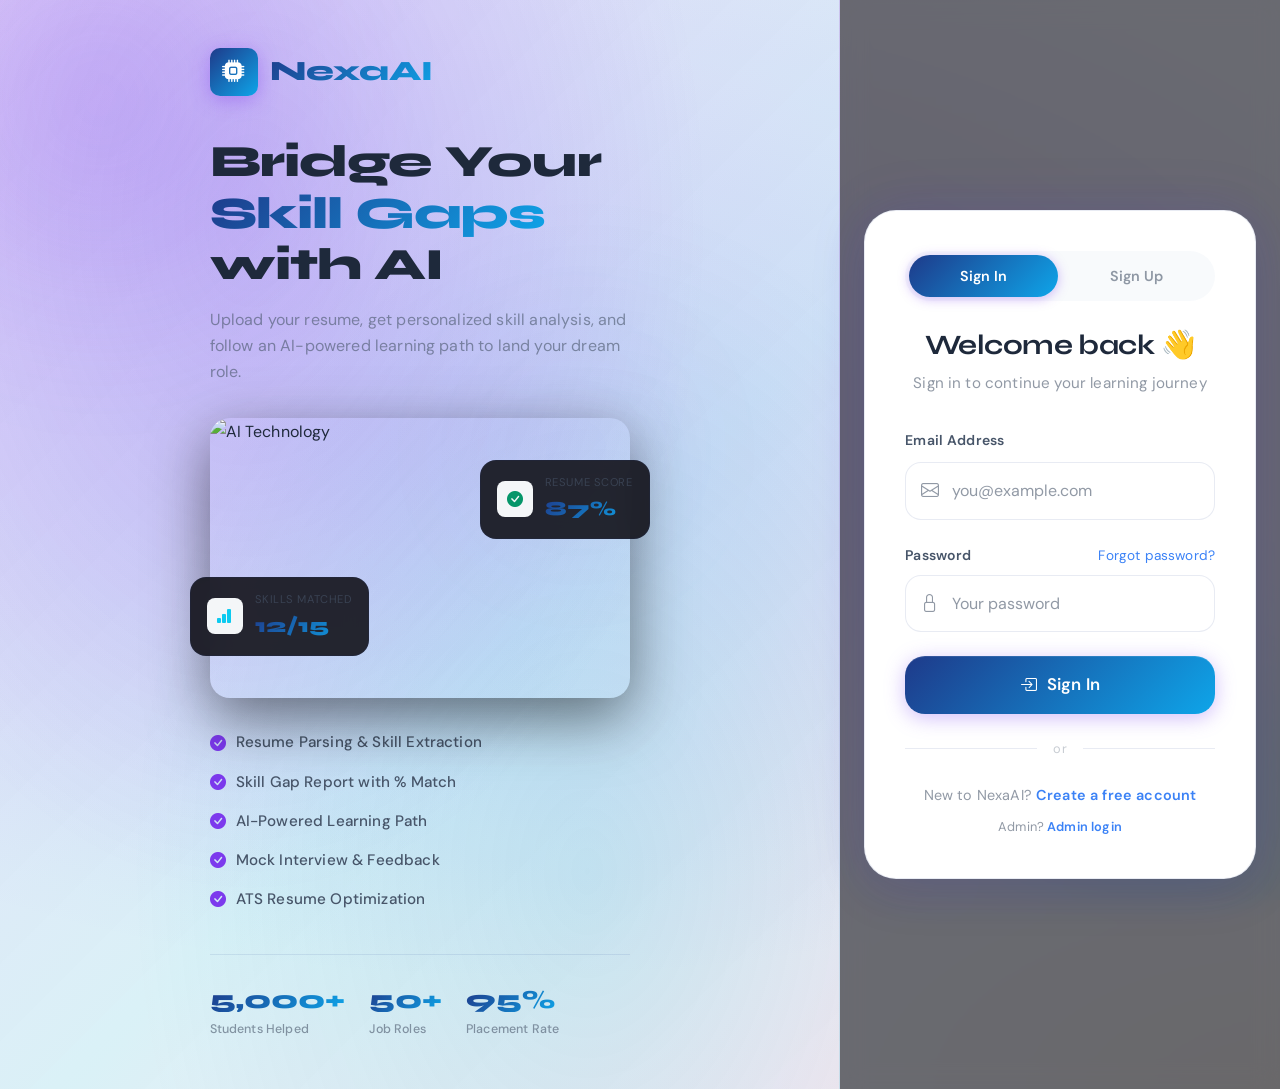
==== commit 1e1bffbf: "Redesign website with Navy Blue & White corporate theme - Changed from dark theme to professional na" ====
--- a/index.html
+++ b/index.html
@@ -43,7 +43,7 @@
 
   <div class="auth-split">
 
-    <!-- ── LEFT: Hero Panel with Image ────────────────────────────────── -->
+    <!-- ── LEFT: Hero Panel with 3D Image ────────────────────────────────── -->
     <div class="auth-hero">
       <div class="auth-hero-inner">
         <div class="auth-hero-logo">
@@ -53,9 +53,9 @@
         <h1 class="auth-hero-title">Bridge Your<br/><span class="auth-hero-accent">Skill Gaps</span><br/>with AI</h1>
         <p class="auth-hero-desc">Upload your resume, get personalized skill analysis, and follow an AI-powered learning path to land your dream role.</p>
         
-        <!-- Hero Image with Floating Cards -->
+        <!-- Hero Image with Floating Cards - 3D Tech Visual -->
         <div class="auth-hero-image-wrap">
-          <img src="https://images.unsplash.com/photo-1522202176988-66273c2fd55f?w=600&q=80" alt="Students Learning" class="auth-hero-img">
+          <img src="https://images.unsplash.com/photo-1677442136019-21780ecad995?w=600&q=80" alt="AI Technology" class="auth-hero-img">
           <div class="floating-card floating-card-1">
             <div class="floating-card-icon"><i class="bi bi-check-circle-fill text-success"></i></div>
             <div class="floating-card-text">
--- a/style.css
+++ b/style.css
@@ -1,46 +1,46 @@
 /* ============================================================
-   NexaAI — Professional Premium Dark Theme Stylesheet
-   Version 2.0 - Production Ready
+   NexaAI — Professional Navy Blue & White Corporate Theme
+   Version 3.0 - Clean Corporate Design
    ============================================================ */
 
 /* ── Design Tokens ─────────────────────────────────────────── */
 :root {
-  /* Colors - Premium Dark Theme */
-  --bg: #050508;
-  --bg-gradient: linear-gradient(180deg, #050508 0%, #0a0a12 50%, #0d0d18 100%);
-  --surface: rgba(18, 18, 28, 0.8);
-  --surface-solid: #12121c;
-  --surface2: rgba(26, 26, 40, 0.9);
-  --surface3: rgba(34, 34, 58, 0.95);
-  --surface-glass: rgba(18, 18, 28, 0.6);
-  --border: rgba(255, 255, 255, 0.06);
-  --border-hover: rgba(255, 255, 255, 0.12);
-  --border-accent: rgba(124, 58, 237, 0.3);
-  --text: #f0f0f8;
-  --text-secondary: #b8b8c8;
-  --muted: rgba(232, 232, 240, 0.5);
-  --muted2: rgba(232, 232, 240, 0.25);
+  /* Colors - Navy Blue & White Corporate Theme */
+  --bg: #f8fafc;
+  --bg-gradient: linear-gradient(180deg, #f8fafc 0%, #f1f5f9 50%, #e2e8f0 100%);
+  --surface: rgba(255, 255, 255, 0.95);
+  --surface-solid: #ffffff;
+  --surface2: rgba(248, 250, 252, 0.98);
+  --surface3: rgba(241, 245, 249, 0.95);
+  --surface-glass: rgba(255, 255, 255, 0.8);
+  --border: rgba(30, 58, 138, 0.1);
+  --border-hover: rgba(30, 58, 138, 0.2);
+  --border-accent: rgba(37, 99, 235, 0.3);
+  --text: #1e293b;
+  --text-secondary: #475569;
+  --muted: rgba(71, 85, 105, 0.6);
+  --muted2: rgba(71, 85, 105, 0.3);
   
-  /* Brand Colors */
-  --accent: #8b5cf6;
-  --accent-light: #a78bfa;
-  --accent-dark: #6d28d9;
-  --accent2: #22d3ee;
-  --accent2-dark: #06b6d4;
-  --accent3: #fbbf24;
-  --success: #10b981;
-  --success-light: #34d399;
-  --danger: #ef4444;
-  --danger-light: #f87171;
-  --warning: #f59e0b;
-  --info: #3b82f6;
+  /* Brand Colors - Navy Blue Corporate */
+  --accent: #1e3a8a;
+  --accent-light: #3b82f6;
+  --accent-dark: #1e40af;
+  --accent2: #0ea5e9;
+  --accent2-dark: #0284c7;
+  --accent3: #f59e0b;
+  --success: #059669;
+  --success-light: #10b981;
+  --danger: #dc2626;
+  --danger-light: #ef4444;
+  --warning: #d97706;
+  --info: #2563eb;
   
   /* Gradients */
-  --gradient: linear-gradient(135deg, #8b5cf6 0%, #06b6d4 100%);
-  --gradient-hover: linear-gradient(135deg, #a78bfa 0%, #22d3ee 100%);
-  --gradient-subtle: linear-gradient(135deg, rgba(139, 92, 246, 0.1) 0%, rgba(6, 182, 212, 0.1) 100%);
-  --gradient-card: linear-gradient(145deg, rgba(26, 26, 40, 0.9) 0%, rgba(18, 18, 28, 0.95) 100%);
-  --gradient-glow: radial-gradient(ellipse at center, rgba(139, 92, 246, 0.15) 0%, transparent 70%);
+  --gradient: linear-gradient(135deg, #1e3a8a 0%, #0ea5e9 100%);
+  --gradient-hover: linear-gradient(135deg, #1e40af 0%, #38bdf8 100%);
+  --gradient-subtle: linear-gradient(135deg, rgba(30, 58, 138, 0.08) 0%, rgba(14, 165, 233, 0.08) 100%);
+  --gradient-card: linear-gradient(145deg, rgba(255, 255, 255, 0.98) 0%, rgba(248, 250, 252, 0.95) 100%);
+  --gradient-glow: radial-gradient(ellipse at center, rgba(30, 58, 138, 0.1) 0%, transparent 70%);
   
   /* Layout */
   --sidebar-width: 280px;
@@ -56,19 +56,19 @@
   --radius-xl: 28px;
   --radius-2xl: 32px;
   
-  /* Shadows - More depth */
-  --shadow-sm: 0 2px 8px rgba(0, 0, 0, 0.3);
-  --shadow: 0 4px 24px rgba(0, 0, 0, 0.4);
-  --shadow-lg: 0 12px 48px rgba(0, 0, 0, 0.5);
-  --shadow-xl: 0 24px 64px rgba(0, 0, 0, 0.6);
-  --shadow-glow: 0 0 40px rgba(139, 92, 246, 0.25);
-  --shadow-glow-cyan: 0 0 40px rgba(6, 182, 212, 0.2);
-  --shadow-inner: inset 0 2px 4px rgba(0, 0, 0, 0.2);
+  /* Shadows - Softer for light theme */
+  --shadow-sm: 0 2px 8px rgba(30, 58, 138, 0.08);
+  --shadow: 0 4px 24px rgba(30, 58, 138, 0.12);
+  --shadow-lg: 0 12px 48px rgba(30, 58, 138, 0.15);
+  --shadow-xl: 0 24px 64px rgba(30, 58, 138, 0.18);
+  --shadow-glow: 0 0 40px rgba(30, 58, 138, 0.15);
+  --shadow-glow-cyan: 0 0 40px rgba(14, 165, 233, 0.12);
+  --shadow-inner: inset 0 2px 4px rgba(30, 58, 138, 0.06);
   
   /* Glassmorphism */
   --glass-blur: blur(20px);
-  --glass-bg: rgba(18, 18, 28, 0.7);
-  --glass-border: rgba(255, 255, 255, 0.08);
+  --glass-bg: rgba(255, 255, 255, 0.85);
+  --glass-border: rgba(30, 58, 138, 0.1);
   
   /* Transitions */
   --transition-fast: 0.15s cubic-bezier(0.4, 0, 0.2, 1);
@@ -239,8 +239,9 @@
 }
 
 /* ── Page Visibility System ────────────────────────────────── */
-.page { display: none; position: relative; z-index: 1; }
-.page.active { display: flex; }
+.page { display: none !important; position: relative; z-index: 1; }
+.page.active { display: flex !important; }
+#app-page.active { display: block !important; }  /* app uses block, not flex */
 .screen { display: none; }
 .screen.active { display: block; animation: fadeIn 0.4s var(--transition) both; }
 
@@ -402,7 +403,7 @@
   position: absolute;
   border-radius: 50%;
   filter: blur(80px);
-  opacity: 0.5;
+  opacity: 0.25;
   animation: float 8s ease-in-out infinite;
 }
 
@@ -432,7 +433,7 @@
   left: 50%;
   transform: translate(-50%, -50%);
   animation-delay: 4s;
-  opacity: 0.3;
+  opacity: 0.15;
 }
 
 /* Split layout */
@@ -636,11 +637,11 @@
   align-items: center;
   justify-content: center;
   padding: 2rem;
-  background: rgba(0, 0, 0, 0.2);
+  background: rgba(30, 58, 138, 0.03);
 }
 
 .auth-card {
-  background: var(--surface);
+  background: var(--surface-solid);
   backdrop-filter: var(--glass-blur);
   -webkit-backdrop-filter: var(--glass-blur);
   border: 1px solid var(--border);
@@ -771,7 +772,7 @@
 
 .form-input {
   width: 100%;
-  background: rgba(18, 18, 28, 0.8);
+  background: #ffffff;
   border: 1.5px solid var(--border);
   border-radius: var(--radius);
   padding: 0.875rem 1.125rem;
@@ -782,18 +783,18 @@
 }
 
 .form-input::placeholder {
-  color: var(--muted2);
+  color: var(--muted);
 }
 
 .form-input:hover:not(:focus) {
   border-color: var(--border-hover);
-  background: rgba(26, 26, 40, 0.8);
+  background: #f8fafc;
 }
 
 .form-input:focus {
   border-color: var(--accent);
-  background: rgba(26, 26, 40, 0.9);
-  box-shadow: 0 0 0 4px rgba(139, 92, 246, 0.15), var(--shadow-sm);
+  background: #ffffff;
+  box-shadow: 0 0 0 4px rgba(30, 58, 138, 0.1), var(--shadow-sm);
 }
 
 /* Input with icon */
@@ -1163,7 +1164,6 @@
    ══════════════════════════════════════════════════════════════ */
 
 #app-page {
-  display: block !important;
   width: 100%;
   min-height: 100vh;
   position: relative;
@@ -1181,7 +1181,7 @@
 .sidebar-overlay {
   position: fixed;
   inset: 0;
-  background: rgba(0, 0, 0, 0.6);
+  background: rgba(30, 58, 138, 0.3);
   backdrop-filter: blur(4px);
   -webkit-backdrop-filter: blur(4px);
   z-index: 99;
@@ -1220,7 +1220,7 @@
   left: 0;
   right: 0;
   height: 200px;
-  background: linear-gradient(180deg, rgba(139, 92, 246, 0.08) 0%, transparent 100%);
+  background: linear-gradient(180deg, rgba(30, 58, 138, 0.06) 0%, transparent 100%);
   pointer-events: none;
 }
 
@@ -1800,7 +1800,7 @@
 
 /* Role Select Dropdown */
 .role-select {
-  background: rgba(18, 18, 28, 0.8);
+  background: #ffffff;
   border: 1.5px solid var(--border);
   border-radius: var(--radius);
   padding: 0.875rem 1.25rem;
@@ -1810,7 +1810,7 @@
   outline: none;
   appearance: none;
   -webkit-appearance: none;
-  background-image: url("data:image/svg+xml,%3Csvg xmlns='http://www.w3.org/2000/svg' width='12' height='12' viewBox='0 0 24 24' fill='none' stroke='%23a78bfa' stroke-width='2.5'%3E%3Cpolyline points='6 9 12 15 18 9'%3E%3C/polyline%3E%3C/svg%3E");
+  background-image: url("data:image/svg+xml,%3Csvg xmlns='http://www.w3.org/2000/svg' width='12' height='12' viewBox='0 0 24 24' fill='none' stroke='%231e3a8a' stroke-width='2.5'%3E%3Cpolyline points='6 9 12 15 18 9'%3E%3C/polyline%3E%3C/svg%3E");
   background-repeat: no-repeat;
   background-position: right 1.25rem center;
   padding-right: 3rem;
@@ -2479,10 +2479,10 @@
 .rm-field { display: flex; flex-direction: column; gap: 0.375rem; }
 .rm-row2  { display: grid; grid-template-columns: 1fr 1fr; gap: 0.75rem; }
 .rm-label { font-size: 0.8rem; font-weight: 600; color: var(--text-secondary); }
-.rm-req   { color: var(--accent-light); }
-.rm-opt   { color: var(--muted2); font-weight: 400; font-size: 0.72rem; }
+.rm-req   { color: var(--accent); }
+.rm-opt   { color: var(--muted); font-weight: 400; font-size: 0.72rem; }
 .rm-input, .rm-select, .rm-textarea {
-  background: rgba(18,18,28,0.8);
+  background: #ffffff;
   border: 1.5px solid var(--border);
   border-radius: var(--radius-sm);
   padding: 0.625rem 0.875rem;
@@ -2495,13 +2495,13 @@
 }
 .rm-input:focus, .rm-select:focus, .rm-textarea:focus {
   border-color: var(--accent);
-  box-shadow: 0 0 0 3px rgba(139,92,246,0.12);
+  box-shadow: 0 0 0 3px rgba(30,58,138,0.1);
 }
 .rm-textarea { resize: vertical; min-height: 80px; }
 .rm-select {
   appearance: none;
   -webkit-appearance: none;
-  background-image: url("data:image/svg+xml,%3Csvg xmlns='http://www.w3.org/2000/svg' width='12' height='12' viewBox='0 0 24 24' fill='none' stroke='%23a78bfa' stroke-width='2.5'%3E%3Cpolyline points='6 9 12 15 18 9'%3E%3C/polyline%3E%3C/svg%3E");
+  background-image: url("data:image/svg+xml,%3Csvg xmlns='http://www.w3.org/2000/svg' width='12' height='12' viewBox='0 0 24 24' fill='none' stroke='%231e3a8a' stroke-width='2.5'%3E%3Cpolyline points='6 9 12 15 18 9'%3E%3C/polyline%3E%3C/svg%3E");
   background-repeat: no-repeat;
   background-position: right 0.875rem center;
   padding-right: 2.25rem;
@@ -2703,13 +2703,13 @@
   font-family: 'Syne', sans-serif;
   font-size: 22pt;
   font-weight: 800;
-  color: #1a1a2e;
+  color: #1e3a8a;
   margin-bottom: 0.2rem;
   letter-spacing: -0.02em;
 }
 .rm-res-title {
   font-size: 11pt;
-  color: #7c3aed;
+  color: #1e3a8a;
   font-weight: 600;
   margin-bottom: 0.6rem;
 }
@@ -2724,7 +2724,7 @@
 .rm-res-contact span { display: flex; align-items: center; gap: 0.3rem; }
 .rm-res-divider {
   border: none;
-  border-top: 2px solid #7c3aed;
+  border-top: 2px solid #1e3a8a;
   margin: 0.6rem 0 1rem;
 }
 .rm-res-divider-thin {
@@ -2737,7 +2737,7 @@
   font-family: 'Syne', sans-serif;
   font-size: 10pt;
   font-weight: 800;
-  color: #7c3aed;
+  color: #1e3a8a;
   text-transform: uppercase;
   letter-spacing: 0.1em;
   margin-bottom: 0.5rem;
@@ -2760,7 +2760,58 @@
 .rm-res-edu-sch  { font-size: 9.5pt; color: #4b5563; }
 .rm-res-edu-gpa  { font-size: 9pt; color: #6b7280; }
 
-/* Skills in resume */
+/* Skills in resume - PAVAN GURAV DOCX format */
+.rm-res-skills-list {
+  display: flex;
+  flex-direction: column;
+  gap: 0.35rem;
+}
+.rm-res-skill-line {
+  font-size: 9.5pt;
+  color: #374151;
+  line-height: 1.5;
+}
+.rm-res-skill-line strong {
+  color: #111827;
+  font-weight: 600;
+}
+
+/* Experience entry - PAVAN GURAV format */
+.rm-res-exp-entry {
+  margin-bottom: 0.85rem;
+}
+.rm-res-exp-company {
+  font-weight: 700;
+  font-size: 10pt;
+  color: #111827;
+  margin-bottom: 0.15rem;
+}
+
+/* Education entry - PAVAN GURAV format */
+.rm-res-edu-entry {
+  margin-bottom: 0.35rem;
+}
+
+/* Contact line - PAVAN GURAV format */
+.rm-res-contact-line {
+  text-align: center;
+  font-size: 9.5pt;
+  color: #4b5563;
+  margin-bottom: 0.75rem;
+  padding-bottom: 0.5rem;
+  border-bottom: 1px solid #e5e7eb;
+}
+
+/* Page 2 header for 2-page format */
+.rm-page2-header {
+  text-align: center;
+  font-size: 9pt;
+  color: #9ca3af;
+  margin: 1rem 0;
+  font-style: italic;
+}
+
+/* Legacy chip styles (kept for backwards compatibility) */
 .rm-res-skills-grid {
   display: flex;
   flex-wrap: wrap;
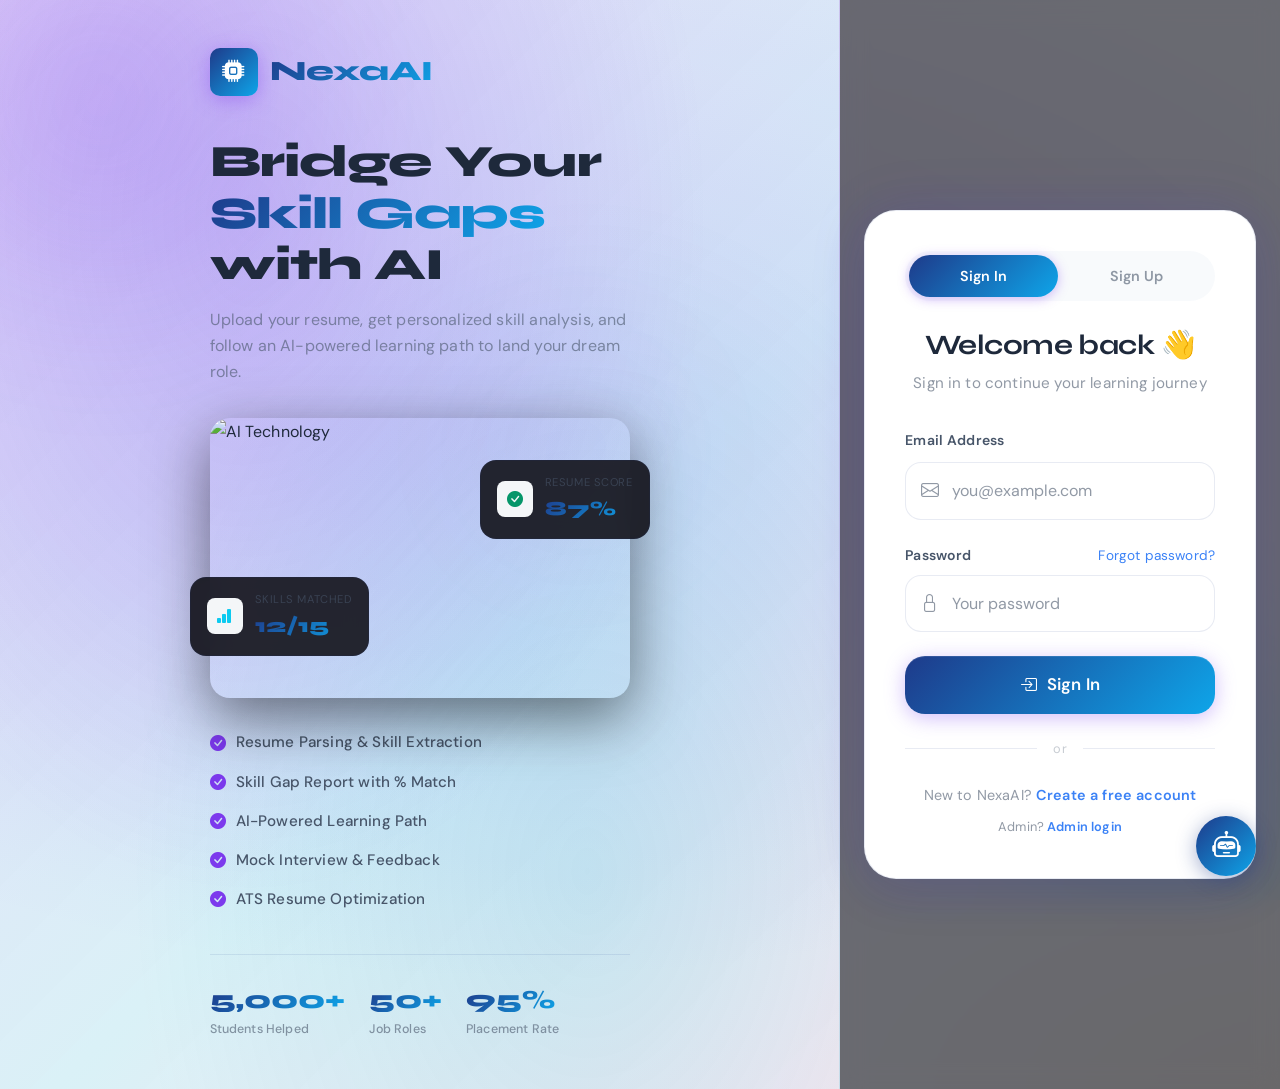
==== commit 6eabe869: "Add real AI chatbot and fix diagnostic test Features: - Add Google Gemini-powered AI chatbot assista" ====
--- a/index.html
+++ b/index.html
@@ -1652,11 +1652,11 @@
 <script src="https://cdn.jsdelivr.net/npm/bootstrap@5.3.3/dist/js/bootstrap.bundle.min.js"></script>
 
 <!-- Payment Modal -->
-<div id="payment-modal" class="modal-overlay hidden">
+<div id="payment-modal" class="modal-overlay hidden" role="dialog" aria-modal="true" aria-labelledby="payment-modal-title">
   <div class="modal-content payment-modal">
     <div class="modal-header">
-      <h3><i class="bi bi-credit-card-fill"></i> Complete Payment</h3>
-      <button class="modal-close" onclick="closePaymentModal()">&times;</button>
+      <h3 id="payment-modal-title"><i class="bi bi-credit-card-fill"></i> Complete Payment</h3>
+      <button class="modal-close" onclick="closePaymentModal()" aria-label="Close payment modal">&times;</button>
     </div>
     <div class="modal-body">
       <div class="payment-summary">
@@ -1758,6 +1758,42 @@
   </div>
 </div>
 
+<!-- AI Chatbot Widget -->
+<div id="chatbot-widget" class="chatbot-widget">
+  <button id="chatbot-toggle" class="chatbot-toggle" onclick="toggleChatbot()" aria-label="Open AI assistant">
+    <i class="bi bi-robot"></i>
+    <span class="chatbot-pulse"></span>
+  </button>
+  
+  <div id="chatbot-window" class="chatbot-window hidden">
+    <div class="chatbot-header">
+      <div class="chatbot-title">
+        <i class="bi bi-robot"></i>
+        <span>NexaAI Assistant</span>
+        <span class="chatbot-status">Online</span>
+      </div>
+      <button class="chatbot-close" onclick="toggleChatbot()" aria-label="Close chat">&times;</button>
+    </div>
+    
+    <div id="chatbot-messages" class="chatbot-messages">
+      <div class="chat-message bot">
+        <div class="chat-avatar"><i class="bi bi-robot"></i></div>
+        <div class="chat-bubble">
+          Hi! I'm your AI career assistant. Ask me about skills, resumes, interviews, or career advice! 🚀
+        </div>
+      </div>
+    </div>
+    
+    <div class="chatbot-input-area">
+      <input type="text" id="chatbot-input" placeholder="Type your message..." 
+             onkeypress="if(event.key==='Enter')sendChatMessage()">
+      <button id="chatbot-send" onclick="sendChatMessage()" aria-label="Send message">
+        <i class="bi bi-send-fill"></i>
+      </button>
+    </div>
+  </div>
+</div>
+
 <!-- App Script -->
 <script src="script.js"></script>
 
--- a/style.css
+++ b/style.css
@@ -77,6 +77,34 @@
   --transition-bounce: 0.5s cubic-bezier(0.34, 1.56, 0.64, 1);
 }
 
+/* ── Accessibility: Reduced Motion ─────────────────────────── */
+@media (prefers-reduced-motion: reduce) {
+  *,
+  *::before,
+  *::after {
+    animation-duration: 0.01ms !important;
+    animation-iteration-count: 1 !important;
+    transition-duration: 0.01ms !important;
+    scroll-behavior: auto !important;
+  }
+}
+
+/* ── Accessibility: Focus Indicators ───────────────────────── */
+*:focus-visible {
+  outline: 2px solid var(--accent);
+  outline-offset: 2px;
+}
+
+button:focus-visible,
+a:focus-visible,
+input:focus-visible,
+select:focus-visible,
+textarea:focus-visible {
+  outline: 2px solid var(--accent);
+  outline-offset: 2px;
+  box-shadow: 0 0 0 4px rgba(30, 58, 138, 0.15);
+}
+
 /* ── Reset & Base ──────────────────────────────────────────── */
 *, *::before, *::after {
   box-sizing: border-box;
@@ -1335,10 +1363,10 @@
 }
 
 .nav-item.active {
-  background: linear-gradient(135deg, rgba(139, 92, 246, 0.15) 0%, rgba(34, 211, 238, 0.08) 100%);
-  color: var(--accent-light);
-  border-color: rgba(139, 92, 246, 0.3);
-  box-shadow: inset 0 0 20px rgba(139, 92, 246, 0.1);
+  background: linear-gradient(135deg, rgba(30, 58, 138, 0.12) 0%, rgba(14, 165, 233, 0.06) 100%);
+  color: var(--accent);
+  border-color: rgba(30, 58, 138, 0.25);
+  box-shadow: inset 0 0 20px rgba(30, 58, 138, 0.08);
 }
 
 .nav-item.active::before {
@@ -1354,14 +1382,14 @@
 }
 
 .nav-item.active .bi {
-  color: var(--accent-light);
+  color: var(--accent);
 }
 
 .sidebar-footer {
   padding: 1.25rem 1rem;
   border-top: 1px solid var(--border);
   flex-shrink: 0;
-  background: rgba(0, 0, 0, 0.2);
+  background: rgba(30, 58, 138, 0.03);
 }
 
 .sidebar-user {
@@ -6419,3 +6447,307 @@
     color: black !important;
   }
 }
+
+/* ══════════════════════════════════════════════════════════════
+   AI CHATBOT WIDGET
+   ══════════════════════════════════════════════════════════════ */
+
+.chatbot-widget {
+  position: fixed;
+  bottom: 24px;
+  right: 24px;
+  z-index: 9999;
+  font-family: inherit;
+}
+
+.chatbot-toggle {
+  width: 60px;
+  height: 60px;
+  border-radius: 50%;
+  background: var(--gradient);
+  border: none;
+  cursor: pointer;
+  display: flex;
+  align-items: center;
+  justify-content: center;
+  box-shadow: 0 4px 20px rgba(30, 58, 138, 0.4);
+  transition: all 0.3s ease;
+  position: relative;
+}
+
+.chatbot-toggle:hover {
+  transform: scale(1.1);
+  box-shadow: 0 6px 30px rgba(30, 58, 138, 0.5);
+}
+
+.chatbot-toggle i {
+  font-size: 1.75rem;
+  color: white;
+}
+
+.chatbot-pulse {
+  position: absolute;
+  width: 100%;
+  height: 100%;
+  border-radius: 50%;
+  background: var(--gradient);
+  animation: chatbot-pulse 2s ease-out infinite;
+  opacity: 0;
+  pointer-events: none;
+}
+
+@keyframes chatbot-pulse {
+  0% {
+    transform: scale(1);
+    opacity: 0.5;
+  }
+  100% {
+    transform: scale(1.5);
+    opacity: 0;
+  }
+}
+
+.chatbot-window {
+  position: absolute;
+  bottom: 80px;
+  right: 0;
+  width: 380px;
+  height: 520px;
+  background: var(--surface);
+  border-radius: 16px;
+  box-shadow: 0 10px 50px rgba(0, 0, 0, 0.2);
+  display: flex;
+  flex-direction: column;
+  overflow: hidden;
+  border: 1px solid var(--border);
+  transition: all 0.3s cubic-bezier(0.4, 0, 0.2, 1);
+  transform-origin: bottom right;
+}
+
+.chatbot-window.hidden {
+  opacity: 0;
+  transform: scale(0.8);
+  pointer-events: none;
+}
+
+.chatbot-header {
+  padding: 1rem 1.25rem;
+  background: var(--gradient);
+  color: white;
+  display: flex;
+  align-items: center;
+  justify-content: space-between;
+}
+
+.chatbot-title {
+  display: flex;
+  align-items: center;
+  gap: 0.5rem;
+  font-weight: 600;
+}
+
+.chatbot-title i {
+  font-size: 1.25rem;
+}
+
+.chatbot-status {
+  font-size: 0.7rem;
+  background: rgba(255, 255, 255, 0.2);
+  padding: 0.15rem 0.5rem;
+  border-radius: 999px;
+  margin-left: 0.5rem;
+}
+
+.chatbot-close {
+  background: rgba(255, 255, 255, 0.2);
+  border: none;
+  width: 32px;
+  height: 32px;
+  border-radius: 50%;
+  color: white;
+  font-size: 1.5rem;
+  cursor: pointer;
+  display: flex;
+  align-items: center;
+  justify-content: center;
+  transition: background 0.2s;
+}
+
+.chatbot-close:hover {
+  background: rgba(255, 255, 255, 0.3);
+}
+
+.chatbot-messages {
+  flex: 1;
+  overflow-y: auto;
+  padding: 1rem;
+  display: flex;
+  flex-direction: column;
+  gap: 0.75rem;
+  background: var(--bg);
+}
+
+.chat-message {
+  display: flex;
+  gap: 0.5rem;
+  max-width: 85%;
+  animation: chat-slide-in 0.3s ease;
+}
+
+@keyframes chat-slide-in {
+  from {
+    opacity: 0;
+    transform: translateY(10px);
+  }
+  to {
+    opacity: 1;
+    transform: translateY(0);
+  }
+}
+
+.chat-message.user {
+  align-self: flex-end;
+  flex-direction: row-reverse;
+}
+
+.chat-message.bot {
+  align-self: flex-start;
+}
+
+.chat-avatar {
+  width: 32px;
+  height: 32px;
+  border-radius: 50%;
+  background: var(--surface2);
+  display: flex;
+  align-items: center;
+  justify-content: center;
+  flex-shrink: 0;
+}
+
+.chat-message.bot .chat-avatar {
+  background: var(--gradient);
+  color: white;
+}
+
+.chat-message.user .chat-avatar {
+  background: var(--accent);
+  color: white;
+}
+
+.chat-bubble {
+  padding: 0.75rem 1rem;
+  border-radius: 16px;
+  font-size: 0.9rem;
+  line-height: 1.5;
+}
+
+.chat-message.bot .chat-bubble {
+  background: var(--surface);
+  border: 1px solid var(--border);
+  border-bottom-left-radius: 4px;
+}
+
+.chat-message.user .chat-bubble {
+  background: var(--gradient);
+  color: white;
+  border-bottom-right-radius: 4px;
+}
+
+.chatbot-input-area {
+  padding: 1rem;
+  background: var(--surface);
+  border-top: 1px solid var(--border);
+  display: flex;
+  gap: 0.5rem;
+}
+
+#chatbot-input {
+  flex: 1;
+  padding: 0.75rem 1rem;
+  border: 1px solid var(--border);
+  border-radius: 999px;
+  background: var(--bg);
+  color: var(--text);
+  font-size: 0.9rem;
+  outline: none;
+  transition: border-color 0.2s;
+}
+
+#chatbot-input:focus {
+  border-color: var(--accent);
+}
+
+#chatbot-input::placeholder {
+  color: var(--muted);
+}
+
+#chatbot-send {
+  width: 44px;
+  height: 44px;
+  border-radius: 50%;
+  background: var(--gradient);
+  border: none;
+  color: white;
+  cursor: pointer;
+  display: flex;
+  align-items: center;
+  justify-content: center;
+  transition: transform 0.2s;
+}
+
+#chatbot-send:hover {
+  transform: scale(1.1);
+}
+
+#chatbot-send:disabled {
+  opacity: 0.5;
+  cursor: not-allowed;
+  transform: none;
+}
+
+.chat-typing {
+  display: flex;
+  gap: 4px;
+  padding: 0.5rem;
+}
+
+.chat-typing span {
+  width: 8px;
+  height: 8px;
+  background: var(--muted);
+  border-radius: 50%;
+  animation: typing-bounce 1.4s ease-in-out infinite;
+}
+
+.chat-typing span:nth-child(2) {
+  animation-delay: 0.2s;
+}
+
+.chat-typing span:nth-child(3) {
+  animation-delay: 0.4s;
+}
+
+@keyframes typing-bounce {
+  0%, 60%, 100% {
+    transform: translateY(0);
+  }
+  30% {
+    transform: translateY(-8px);
+  }
+}
+
+/* Mobile responsiveness */
+@media (max-width: 480px) {
+  .chatbot-window {
+    width: calc(100vw - 32px);
+    height: calc(100vh - 120px);
+    bottom: 70px;
+    right: -8px;
+  }
+  
+  .chatbot-toggle {
+    width: 54px;
+    height: 54px;
+  }
+}
